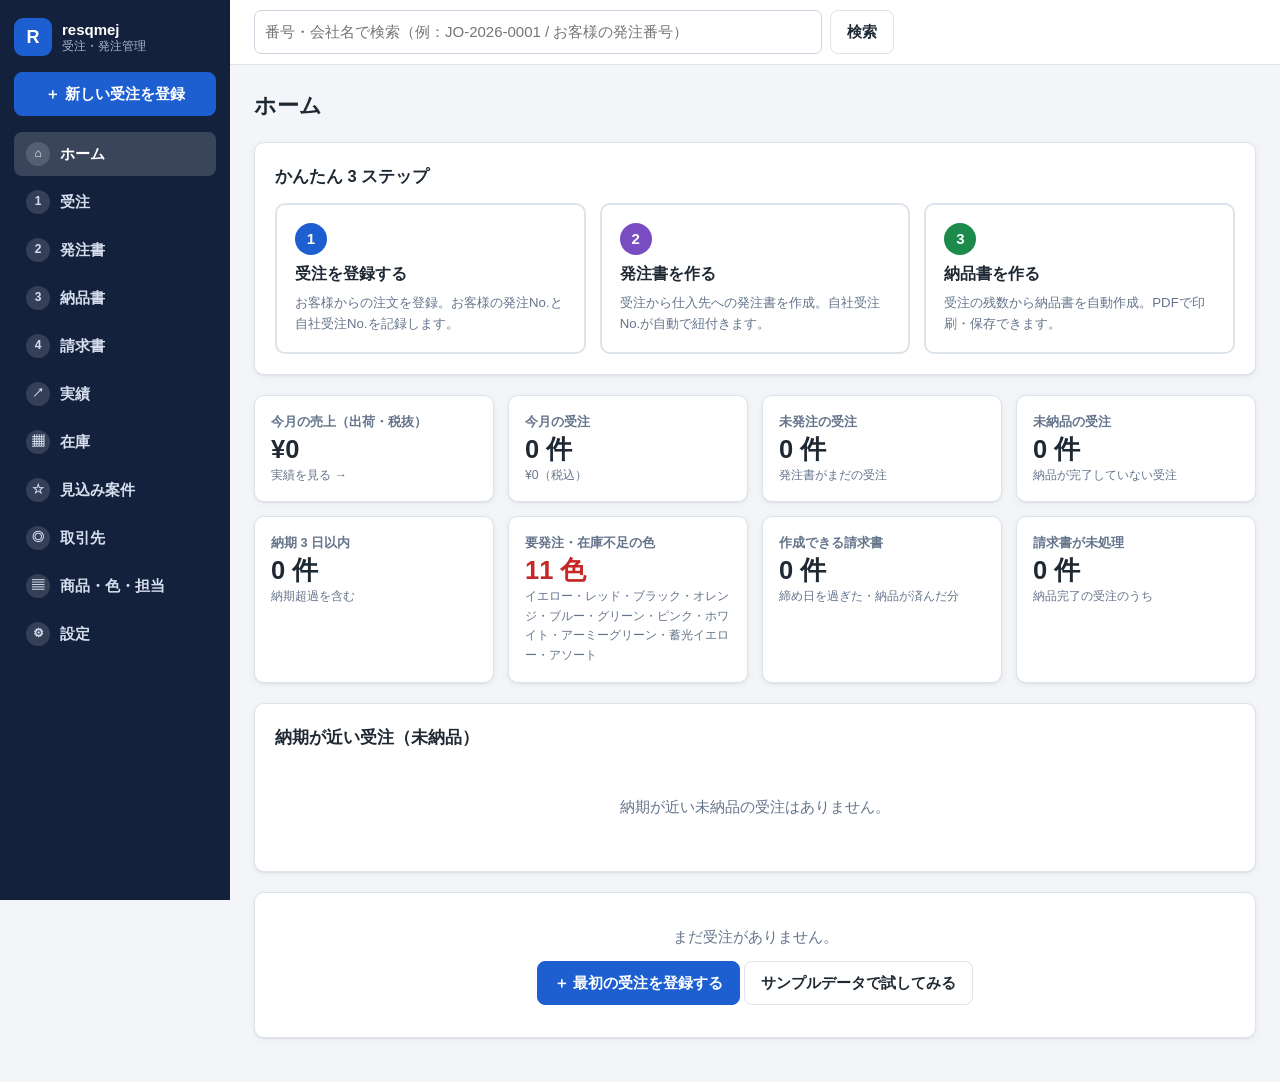
==== gas/Index.html @ deb09670 "レビュー指摘の修正：取り込みで読めない請求書処理は止める、Excel で請求済みの判定を発行時にも確認 - 取り込みツールは「請求書処理」の 4 種類以外の値を推測せず、一覧を表示して止める - 受注" ====
<!doctype html>
<!-- このファイルは tools/build-gas.js で自動生成しています。直接編集しないでください。 -->
<html lang="ja">
<head>
  <meta charset="utf-8">
  <meta name="viewport" content="width=device-width, initial-scale=1">
  <title>resqmej 受注・発注管理</title>
  <style>
/* resqmej 受注・発注管理 */
:root {
  --bg: #f3f5f8;
  --surface: #ffffff;
  --text: #1f2933;
  --muted: #64748b;
  --line: #dde3ea;
  --primary: #1d5fd1;
  --primary-dark: #164aa6;
  --primary-soft: #e7effc;
  --danger: #c62828;
  --ok: #1b8a4a;
  --warn: #b26a00;
  --c-order: #1d5fd1;
  --c-po: #7a4cc2;
  --c-dn: #1b8a4a;
  --radius: 10px;
  --shadow: 0 1px 2px rgba(15, 23, 42, .06), 0 2px 8px rgba(15, 23, 42, .05);
  font-family: "Hiragino Sans", "Hiragino Kaku Gothic ProN", "Yu Gothic UI", "Yu Gothic", Meiryo, sans-serif;
  font-size: 15px;
  color: var(--text);
}

* { box-sizing: border-box; }
body { margin: 0; background: var(--bg); line-height: 1.6; }
a { color: var(--primary); text-decoration: none; }
a:hover { text-decoration: underline; }
h1 { font-size: 1.45rem; margin: 0; display: flex; align-items: center; gap: .6rem; flex-wrap: wrap; }
h2 { font-size: 1.1rem; margin: 0 0 .9rem; }

/* ---------- layout ---------- */
.app { display: flex; min-height: 100vh; }
.sidebar {
  width: 230px; flex-shrink: 0; background: #14213d; color: #fff;
  padding: 18px 14px; position: sticky; top: 0; height: 100vh;
  display: flex; flex-direction: column; gap: 16px;
}
.brand { display: flex; align-items: center; gap: 10px; color: #fff; text-decoration: none !important; }
.brand-mark {
  width: 38px; height: 38px; border-radius: 9px; background: var(--primary);
  display: grid; place-items: center; font-weight: 800; font-size: 1.2rem;
}
.brand-text { display: flex; flex-direction: column; line-height: 1.2; }
.brand-text small { color: #aab6cf; font-size: .78rem; }
.nav { display: flex; flex-direction: column; gap: 4px; }
.nav a {
  display: flex; align-items: center; gap: 10px; padding: 10px 12px; border-radius: 8px;
  color: #d6deee; font-weight: 600; text-decoration: none;
}
.nav a:hover { background: rgba(255,255,255,.08); }
.nav a.active { background: rgba(255,255,255,.16); color: #fff; }
.nav-step {
  width: 24px; height: 24px; border-radius: 50%; background: rgba(255,255,255,.14);
  display: grid; place-items: center; font-size: .8rem;
}
.main { flex: 1; min-width: 0; display: flex; flex-direction: column; }
.topbar {
  background: var(--surface); border-bottom: 1px solid var(--line); padding: 10px 24px;
  position: sticky; top: 0; z-index: 5;
}
.topbar { display: flex; align-items: center; justify-content: space-between; gap: 12px; flex-wrap: wrap; }
.search { display: flex; gap: 8px; max-width: 640px; flex: 1; }
.sync { color: var(--muted); font-size: .82rem; white-space: nowrap; }
.search input { flex: 1; }
.view { padding: 24px; max-width: 1280px; width: 100%; }

/* ---------- common parts ---------- */
.card {
  background: var(--surface); border: 1px solid var(--line); border-radius: var(--radius);
  box-shadow: var(--shadow); padding: 20px; margin-bottom: 20px;
}
.page-head {
  display: flex; justify-content: space-between; align-items: flex-end; gap: 12px;
  flex-wrap: wrap; margin-bottom: 18px;
}
.crumb { color: var(--muted); font-size: .85rem; margin-bottom: 2px; }
.actions { display: flex; gap: 8px; flex-wrap: wrap; }
.hint { color: var(--muted); font-size: .88rem; margin: .3rem 0 0; }
.muted { color: var(--muted); }
.empty { text-align: center; color: var(--muted); padding: 32px 12px; }
.empty .btn { margin-top: 12px; }

.btn {
  display: inline-flex; align-items: center; justify-content: center; gap: 6px;
  padding: 9px 16px; border-radius: 8px; border: 1px solid var(--line);
  background: var(--surface); color: var(--text); font: inherit; font-weight: 600;
  cursor: pointer; text-decoration: none !important; white-space: nowrap;
}
.btn:hover { background: #f1f4f8; }
.btn-primary { background: var(--primary); border-color: var(--primary); color: #fff; }
.btn-primary:hover { background: var(--primary-dark); }
.btn-print { background: #0f766e; border-color: #0f766e; color: #fff; font-size: 1.02rem; padding: 10px 20px; }
.btn-print:hover { background: #0b5f58; }
.btn-danger { color: var(--danger); border-color: #efc4c4; }
.btn-danger:hover { background: #fdf0f0; }
.btn-sm { padding: 6px 10px; font-size: .88rem; }
.btn-block { width: 100%; }
.btn-ghost { border-style: dashed; color: var(--primary); }
.icon-btn {
  border: none; background: none; color: var(--muted); cursor: pointer; font-size: 1rem;
  padding: 6px 8px; border-radius: 6px;
}
.icon-btn:hover { background: #fdf0f0; color: var(--danger); }

input, select, textarea {
  font: inherit; color: inherit; width: 100%; padding: 8px 10px;
  border: 1px solid #c9d2dd; border-radius: 7px; background: #fff;
}
input:focus, select:focus, textarea:focus { outline: 2px solid var(--primary-soft); border-color: var(--primary); }
textarea { min-height: 80px; resize: vertical; }
input.num { text-align: right; }

.field { display: flex; flex-direction: column; gap: 4px; }
.field > label { font-weight: 600; font-size: .9rem; }
.req { color: #fff; background: var(--danger); font-size: .7rem; padding: 1px 6px; border-radius: 4px; margin-left: 4px; vertical-align: 1px; }
.opt { color: var(--muted); font-weight: 400; font-size: .8rem; }
.grid-2, .grid-3, .grid-4 { display: grid; gap: 14px 16px; }
.grid-2 { grid-template-columns: repeat(2, 1fr); }
.grid-3 { grid-template-columns: repeat(3, 1fr); }
.grid-4 { grid-template-columns: repeat(4, 1fr); }
.span-2 { grid-column: span 2; }
.span-all { grid-column: 1 / -1; }
.with-btn { display: flex; gap: 6px; }
.with-btn select { flex: 1; }

.number-field input { font-weight: 700; letter-spacing: .02em; }
.number-field.is-order input { border-color: var(--c-order); }
.number-field.is-po input { border-color: var(--c-po); }
.number-field.is-dn input { border-color: var(--c-dn); }

.form-actions {
  display: flex; justify-content: flex-end; gap: 10px; position: sticky; bottom: 0;
  background: rgba(243,245,248,.92); padding: 12px 0; backdrop-filter: blur(4px);
}
.form-actions .btn-primary { min-width: 160px; font-size: 1.02rem; }

.link-info {
  background: var(--primary-soft); border-radius: 8px; padding: 10px 14px; font-size: .9rem;
  display: flex; gap: 18px; flex-wrap: wrap; margin-top: 8px;
}
.link-info b { font-weight: 700; }

/* ---------- badges ---------- */
.badge {
  display: inline-block; font-size: .78rem; font-weight: 700; padding: 2px 10px;
  border-radius: 999px; white-space: nowrap; vertical-align: middle;
}
.st-new { background: #fff1e0; color: var(--warn); }
.st-po { background: #f1eafb; color: var(--c-po); }
.st-partial { background: #e6f0ff; color: var(--c-order); }
.st-done { background: #e3f5ea; color: var(--ok); }
.st-ng { background: #fdecec; color: var(--danger); }
table.stock input { width: 100px; text-align: right; }
table.stock tfoot th, table.stock tfoot td { font-weight: 700; border-top: 2px solid var(--line); }
.no-tag {
  display: inline-block; font-family: ui-monospace, Consolas, monospace; font-weight: 700;
  font-size: .88rem; padding: 0 6px; border-radius: 4px; white-space: nowrap;
}
.no-tag.is-order { background: #e7effc; color: var(--c-order); }
.no-tag.is-po { background: #f1eafb; color: var(--c-po); }
.no-tag.is-dn { background: #e3f5ea; color: var(--c-dn); }
.no-tag.is-cust { background: #f1f4f8; color: #334155; }

/* ---------- dashboard ---------- */
.steps { display: grid; grid-template-columns: repeat(3, 1fr); gap: 14px; }
.step {
  display: flex; flex-direction: column; gap: 6px; padding: 18px; border-radius: var(--radius);
  border: 2px solid var(--line); background: var(--surface); color: inherit; text-decoration: none !important;
  position: relative;
}
.step:hover { border-color: var(--primary); }
.step-num {
  width: 32px; height: 32px; border-radius: 50%; color: #fff; display: grid; place-items: center;
  font-weight: 800;
}
.step.is-order .step-num { background: var(--c-order); }
.step.is-po .step-num { background: var(--c-po); }
.step.is-dn .step-num { background: var(--c-dn); }
.step b { font-size: 1.05rem; }
.step span:not(.step-num) { color: var(--muted); font-size: .88rem; }
.tiles { display: grid; grid-template-columns: repeat(4, 1fr); gap: 14px; margin-bottom: 20px; }
.tile {
  background: var(--surface); border: 1px solid var(--line); border-radius: var(--radius); padding: 16px;
  box-shadow: var(--shadow); color: inherit; text-decoration: none !important; display: block;
}
.tile:hover { border-color: var(--primary); }
.tile-label { color: var(--muted); font-size: .85rem; font-weight: 600; }
.tile-value { font-size: 1.7rem; font-weight: 800; line-height: 1.3; }
.tile-sub { color: var(--muted); font-size: .82rem; }
.tile.is-alert .tile-value { color: var(--danger); }
.banner {
  background: #fff8e6; border: 1px solid #f3d48a; border-radius: var(--radius);
  padding: 12px 16px; margin-bottom: 20px; display: flex; justify-content: space-between;
  align-items: center; gap: 12px; flex-wrap: wrap;
}

/* ---------- tables ---------- */
.table-wrap { overflow-x: auto; }
table.list { width: 100%; border-collapse: collapse; font-size: .92rem; min-width: 640px; }
table.list td.nowrap { white-space: nowrap; }
table.list td.wide { min-width: 10em; }
table.list th, table.list td { padding: 10px 10px; border-bottom: 1px solid var(--line); text-align: left; vertical-align: middle; }
table.list th { background: #f7f9fb; font-size: .82rem; color: var(--muted); white-space: nowrap; }
table.list tbody tr.clickable { cursor: pointer; }
table.list tbody tr.clickable:hover { background: #f5f8fe; }
table.list td.num, table.list th.num { text-align: right; white-space: nowrap; }
.filters { display: flex; gap: 10px; margin-bottom: 14px; flex-wrap: wrap; }
.filters input { max-width: 340px; }
.filters select { width: auto; }
.due-soon { color: var(--danger); font-weight: 700; }

/* ---------- items editor ---------- */
.items-wrap { overflow-x: auto; border: 1px solid var(--line); border-radius: 8px; }
table.items { width: 100%; border-collapse: collapse; min-width: 760px; }
table.items th { background: #f7f9fb; font-size: .82rem; color: var(--muted); padding: 8px 6px; text-align: left; border-bottom: 1px solid var(--line); }
table.items td { padding: 5px 4px; border-bottom: 1px solid #edf1f5; vertical-align: middle; }
table.items input { padding: 6px 8px; }
table.items .c-no { width: 40px; text-align: center; color: var(--muted); }
table.items .c-qty { width: 90px; }
table.items .c-unit { width: 80px; }
table.items .c-price { width: 120px; }
table.items .c-amt { width: 120px; text-align: right; font-weight: 600; padding-right: 10px; }
table.items .c-del { width: 44px; text-align: center; }
table.items .c-name { min-width: 200px; }
table.items .c-color { width: 170px; }
table.items select { padding: 6px 8px; }
.chips { display: flex; flex-wrap: wrap; gap: 8px; }
.chip {
  display: inline-flex; align-items: center; gap: 2px; padding: 4px 6px 4px 4px; border-radius: 999px;
  background: var(--primary-soft); font-weight: 600; font-size: .92rem;
}
.chip button { border: none; background: none; cursor: pointer; color: var(--muted); padding: 0 5px; font: inherit; border-radius: 50%; }
.chip button:disabled { visibility: hidden; }
.chip .chip-del:hover { color: var(--danger); background: #fdf0f0; }
.chip .chip-move:hover { color: var(--primary); background: #fff; }
table.items tr.ref-row td { border-bottom: 1px solid var(--line); padding-top: 0; font-size: .8rem; color: var(--muted); }
table.items tr.ref-row .over { color: var(--danger); font-weight: 700; }
.items-foot { display: flex; justify-content: space-between; align-items: flex-start; gap: 16px; margin-top: 10px; flex-wrap: wrap; }
table.totals { border-collapse: collapse; min-width: 280px; }
table.totals th, table.totals td { padding: 5px 10px; text-align: right; }
table.totals th { color: var(--muted); font-weight: 600; }
table.totals tr.grand th, table.totals tr.grand td { font-size: 1.15rem; font-weight: 800; color: var(--text); border-top: 2px solid var(--text); }

/* ---------- info ---------- */
dl.info { display: grid; grid-template-columns: repeat(4, 1fr); gap: 12px 18px; margin: 0 0 16px; }
dl.info div { min-width: 0; }
dl.info dt { color: var(--muted); font-size: .8rem; font-weight: 600; }
dl.info dd { margin: 0; font-weight: 600; word-break: break-all; }
.progress { height: 6px; background: #e6ebf1; border-radius: 4px; overflow: hidden; min-width: 60px; }
.progress span { display: block; height: 100%; background: var(--ok); }

/* ---------- chain (紐付け) ---------- */
.chain { display: grid; grid-template-columns: 1fr auto 1fr auto 1fr; gap: 10px; align-items: stretch; }
.chain-col { display: flex; flex-direction: column; gap: 8px; min-width: 0; }
.chain-label { font-size: .82rem; font-weight: 700; color: var(--muted); }
.chain-arrow { display: grid; place-items: center; color: #9aa7b8; font-size: 1.5rem; font-weight: 700; }
.chain-card {
  display: flex; flex-direction: column; padding: 10px 12px; border-radius: 8px; border: 1px solid var(--line);
  border-left-width: 5px; background: #fff; color: inherit; text-decoration: none !important; font-size: .85rem;
}
.chain-card:hover { background: #f7f9fc; }
.chain-card b { font-family: ui-monospace, Consolas, monospace; font-size: .98rem; }
.chain-card span { color: var(--muted); overflow: hidden; text-overflow: ellipsis; white-space: nowrap; }
.chain-card.is-order { border-left-color: var(--c-order); }
.chain-card.is-po { border-left-color: var(--c-po); }
.chain-card.is-dn { border-left-color: var(--c-dn); }
.chain-card.is-current { outline: 2px solid var(--primary); }
.chain-empty { font-size: .85rem; color: var(--muted); padding: 10px 12px; border: 1px dashed var(--line); border-radius: 8px; }
.chain-add {
  font-size: .88rem; font-weight: 700; padding: 8px 12px; border-radius: 8px; border: 1px dashed currentColor; text-align: center;
}
.chain-add.is-po { color: var(--c-po); }
.chain-add.is-dn { color: var(--c-dn); }
.next-step {
  margin-top: 14px; padding: 10px 14px; background: #fff8e6; border-radius: 8px; font-size: .92rem;
  display: flex; justify-content: space-between; align-items: center; gap: 10px; flex-wrap: wrap;
}
.next-step.is-done { background: #e3f5ea; }
.search-result { margin-bottom: 14px; }
.search-result h3 { margin: 0 0 10px; font-size: 1rem; display: flex; gap: 8px; align-items: center; flex-wrap: wrap; }

/* ---------- dialog / toast ---------- */
.dialog { border: none; border-radius: 12px; padding: 22px; width: min(620px, 94vw); box-shadow: 0 20px 50px rgba(0,0,0,.25); }
.dialog::backdrop { background: rgba(15, 23, 42, .45); }
.dialog-actions { display: flex; justify-content: flex-end; gap: 10px; margin-top: 18px; }
.toast-area {
  position: fixed; top: 16px; left: 50%; transform: translateX(-50%); display: flex; flex-direction: column;
  align-items: center; gap: 8px; z-index: 50; pointer-events: none;
}
.toast {
  background: #14213d; color: #fff; padding: 12px 18px; border-radius: 8px; box-shadow: 0 6px 20px rgba(0,0,0,.2);
  font-weight: 600; animation: toast-in .2s ease-out;
}
.toast.is-error { background: var(--danger); }
@keyframes toast-in { from { transform: translateY(-10px); opacity: 0; } }

/* ---------- document (発注書・納品書) ---------- */
.paper-scroll { overflow-x: auto; padding-bottom: 10px; }
.paper {
  width: 210mm; min-height: 297mm; margin: 0 auto; background: #fff; padding: 14mm 14mm 12mm;
  box-shadow: 0 2px 14px rgba(15, 23, 42, .15); color: #111; font-size: 10pt; line-height: 1.5;
}
.doc-title {
  text-align: center; font-size: 20pt; font-weight: 800; letter-spacing: .5em; padding-left: .5em;
  border-bottom: 3px double #111; padding-bottom: 4px; margin: 0 auto 8mm; width: 70mm;
}
.doc-head { display: flex; justify-content: space-between; gap: 8mm; margin-bottom: 6mm; }
.doc-to { flex: 1.15; }
.doc-from { flex: 1; display: flex; flex-direction: column; gap: 3mm; }
.to-name { font-size: 14pt; font-weight: 700; border-bottom: 1px solid #111; padding-bottom: 2px; }
.to-name span { font-size: 11pt; margin-left: 4px; }
.to-sub { font-size: 9pt; margin-top: 2px; }
.doc-lead { margin: 4mm 0 2mm; }
.doc-subject { display: flex; gap: 8px; border-bottom: 1px solid #999; padding: 1mm 0; margin-bottom: 3mm; }
.doc-subject span { color: #555; min-width: 3em; }
.doc-total {
  display: flex; justify-content: space-between; align-items: baseline; border: 2px solid #111;
  padding: 2mm 4mm; margin-top: 2mm;
}
.doc-total span { font-weight: 700; }
.doc-total b { font-size: 16pt; }
table.doc-meta { border-collapse: collapse; width: 100%; font-size: 9.5pt; }
table.doc-meta th, table.doc-meta td { border: 1px solid #555; padding: 1mm 2mm; }
table.doc-meta th { background: #eef1f5; width: 28mm; text-align: left; font-weight: 600; white-space: nowrap; }
table.doc-meta td { font-family: ui-monospace, Consolas, monospace; font-weight: 700; }
.company { font-size: 9pt; }
.company-name { font-size: 11.5pt; font-weight: 700; }
.company-logo { height: 9mm; display: block; margin-bottom: 1mm; }
.company-dept { font-weight: 700; }
.stamps { display: flex; justify-content: flex-end; gap: 0; }
.stamp { border: 1px solid #555; width: 19mm; text-align: center; font-size: 8pt; }
.stamp + .stamp { border-left: none; }
.stamp div:first-child { border-bottom: 1px solid #555; background: #eef1f5; }
.stamp div:last-child { height: 17mm; }
table.doc-lines { width: 100%; border-collapse: collapse; font-size: 9.5pt; }
table.doc-lines th { background: #e9edf2; border: 1px solid #555; padding: 1.5mm 2mm; font-weight: 700; }
table.doc-lines td { border: 1px solid #777; padding: 1.4mm 2mm; height: 8.2mm; }
table.doc-lines .r { text-align: right; white-space: nowrap; }
table.doc-lines .c { text-align: center; }
table.doc-lines .spec { display: block; font-size: 8pt; color: #444; }
table.doc-lines tr { page-break-inside: avoid; }
.doc-bottom { display: flex; justify-content: space-between; gap: 6mm; margin-top: 3mm; }
.doc-notes { flex: 1; display: flex; flex-direction: column; gap: 2mm; }
table.doc-cond { border-collapse: collapse; width: 100%; font-size: 9pt; }
table.doc-cond th, table.doc-cond td { border: 1px solid #777; padding: 1mm 2mm; }
table.doc-cond th { background: #eef1f5; width: 24mm; text-align: left; font-weight: 600; }
.note-box { border: 1px solid #777; min-height: 20mm; font-size: 9pt; }
.note-label { background: #eef1f5; padding: .5mm 2mm; border-bottom: 1px solid #777; font-weight: 600; }
.note-body { padding: 1.5mm 2mm; white-space: pre-wrap; }
table.doc-sum { border-collapse: collapse; width: 70mm; font-size: 10pt; align-self: flex-start; }
table.doc-sum th, table.doc-sum td { border: 1px solid #555; padding: 1.4mm 2.5mm; }
table.doc-sum th { background: #eef1f5; text-align: left; font-weight: 600; }
table.doc-sum td { text-align: right; }
table.doc-sum tr.grand th, table.doc-sum tr.grand td { font-weight: 800; font-size: 11.5pt; background: #e2e7ee; }
.doc-set .paper + .paper { margin-top: 24px; }
/* 書類の状態：下書き・取消の透かし、再発行の印 */
.paper { position: relative; overflow: hidden; }
.wm {
  position: absolute; top: 40%; left: 50%; transform: translate(-50%, -50%) rotate(-28deg);
  font-weight: 800; white-space: nowrap; pointer-events: none; z-index: 2; letter-spacing: .15em;
}
.wm-void { font-size: 110pt; color: rgba(198, 40, 40, .25); border: 8px solid rgba(198, 40, 40, .25); padding: 0 .25em; border-radius: 12px; }
.wm-draft { font-size: 90pt; color: rgba(100, 116, 139, .16); }
.reissue-stamp {
  position: absolute; top: 12mm; right: 14mm; width: 21mm; height: 21mm; border: 2.5px solid #c62828; border-radius: 50%;
  color: #c62828; display: flex; flex-direction: column; align-items: center; justify-content: center; line-height: 1.05; z-index: 3;
}
.reissue-stamp b { font-size: 20pt; }
.reissue-stamp small { font-size: 7pt; font-weight: 700; }
/* 実績 */
.chart-scroll { overflow-x: auto; }
.col-chart { display: block; max-width: 100%; height: auto; }
.col-bar { fill: #2a78d6; }
.col:hover .col-bar { fill: #1d5fd1; }
.col-base { stroke: var(--line); stroke-width: 1; }
.col-val { font-size: 12px; fill: var(--text); font-weight: 600; }
.col-lab { font-size: 12px; fill: var(--muted); }
.share-bars { display: flex; flex-direction: column; gap: 8px; }
.share-row { display: grid; grid-template-columns: var(--share-lab, 12em) minmax(60px, 1fr) auto 3.8em; align-items: center; gap: 10px; font-size: .92rem; }
.share-bars.narrow { --share-lab: 8em; }
.share-lab { display: flex; align-items: center; gap: 6px; overflow: hidden; text-overflow: ellipsis; white-space: nowrap; }
.share-track { height: 14px; }
.share-bar { display: block; height: 14px; background: #2a78d6; border-radius: 0 4px 4px 0; min-width: 2px; }
.share-row:hover .share-bar { background: #1d5fd1; }
.share-val { text-align: right; font-variant-numeric: tabular-nums; white-space: nowrap; }
.share-pct { text-align: right; color: var(--muted); font-variant-numeric: tabular-nums; }
.swatch { width: 12px; height: 12px; border-radius: 3px; border: 1px solid rgba(0,0,0,.25); flex-shrink: 0; }
table.list.compact th, table.list.compact td { padding-top: 6px; padding-bottom: 6px; }
.analytics-filters label { display: inline-flex; align-items: center; gap: 6px; }
.analytics-2 { align-items: start; }
.inv-note { font-size: 8.5pt; margin: 0; }
.no-tag.is-inv { background: #fdf2e3; color: #9a5b00; }
table.doc-lines tr.grp td { background: #f3f5f8; font-weight: 700; font-size: 9pt; padding: 1mm 2mm; height: auto; }
.rule-title { margin: 18px 0 8px; font-size: 1rem; border-top: 1px solid var(--line); padding-top: 14px; }
.price-rows { display: flex; flex-direction: column; gap: 6px; }
.price-row { display: flex; align-items: center; gap: 8px; font-weight: 400; }
.price-row span { min-width: 9em; }
.price-row input { max-width: 140px; }
#partner-dialog { max-height: 92vh; overflow-y: auto; }
.no-tag.is-draft { background: #eef1f5; color: var(--muted); }
.no-tag.is-void { text-decoration: line-through; opacity: .7; }
.re-mark {
  display: inline-grid; place-items: center; width: 1.45em; height: 1.45em; margin-left: 4px; border: 1.5px solid var(--danger);
  border-radius: 50%; color: var(--danger); font-size: .78rem; font-weight: 800; vertical-align: middle;
}
.chain-card.is-void-card, tr.is-void-row { opacity: .6; }
.state-banner { border-radius: 8px; padding: 10px 14px; display: flex; flex-direction: column; gap: 4px; }
.state-banner.is-draft { background: #fff7e6; border: 1px solid #f3d29b; }
.state-banner.is-issued { background: #e9f7ef; border: 1px solid #b7e2c7; }
.state-banner.is-void { background: #fdecec; border: 1px solid #f3b4b4; }
.number-pending { padding: 9px 12px; border: 1px dashed var(--line); border-radius: 8px; color: var(--muted); font-weight: 600; }
table.set-status th { width: 7em; }
label.check { display: inline-flex; align-items: center; gap: 6px; font-size: .9rem; }
label.check input { width: auto; }
.paper[hidden] { display: none; }
.set-toggles label { cursor: pointer; }
.set-toggles input { width: auto; margin: 0 4px 0 0; }
/* 領収書 */
.rc-amount {
  display: flex; align-items: baseline; justify-content: center; gap: 6mm; margin: 6mm auto 4mm; width: 130mm;
  border-bottom: 3px double #111; padding-bottom: 2mm;
}
.rc-amount span { font-weight: 700; font-size: 12pt; }
.rc-amount b { font-size: 24pt; letter-spacing: .05em; }
.rc-for { text-align: center; margin: 0 0 8mm; line-height: 2; }
.rc-bottom { display: flex; justify-content: space-between; align-items: flex-start; gap: 6mm; }
.rc-from { display: flex; flex-direction: column; gap: 3mm; min-width: 70mm; }
.revenue-stamp {
  width: 24mm; height: 28mm; border: 1px dashed #555; display: grid; place-items: center;
  text-align: center; font-size: 9pt; color: #555;
}
.receipt { display: flex; justify-content: flex-end; margin-top: 6mm; }
.receipt-box { border: 1px solid #555; display: flex; font-size: 9pt; }
.receipt-box > div:first-child { writing-mode: vertical-rl; background: #eef1f5; border-right: 1px solid #555; padding: 2mm 1mm; letter-spacing: .3em; }
.receipt-box > div:last-child { width: 26mm; height: 26mm; }
.receipt-msg { font-size: 8.5pt; margin-right: 4mm; align-self: flex-end; }

/* ---------- responsive ---------- */
.tiles.tiles-3 { grid-template-columns: repeat(3, 1fr); }
/* 納期の警告 */
.alerts { padding: 0 24px; max-width: 1280px; width: 100%; }
.alert-bar {
  margin-top: 16px; background: #fdecec; border: 1px solid #f3b4b4; border-left: 5px solid var(--danger);
  border-radius: var(--radius); padding: 10px 14px; color: var(--danger);
}
.alert-bar summary { cursor: pointer; font-weight: 600; }
.alert-bar summary .muted { font-weight: 400; margin-left: 6px; font-size: .85rem; }
.alert-list { list-style: none; margin: 10px 0 0; padding: 0; display: flex; flex-direction: column; gap: 6px; }
.alert-list a { display: flex; flex-wrap: wrap; align-items: center; gap: 4px 10px; color: var(--text); padding: 6px 8px; border-radius: 8px; background: #fff; }
.alert-list a:hover { text-decoration: none; background: var(--primary-soft); }
.alert-dialog { max-width: 760px; }
.alert-dialog h2 { color: var(--danger); }
@media (max-width: 1000px) {
  .tiles, .tiles.tiles-3 { grid-template-columns: repeat(2, 1fr); }
  dl.info { grid-template-columns: repeat(2, 1fr); }
  .grid-4 { grid-template-columns: repeat(2, 1fr); }
}
@media (max-width: 760px) {
  .share-row { grid-template-columns: 7em 1fr auto; }
  .share-pct { display: none; }
  .app { flex-direction: column; }
  .sidebar { width: 100%; height: auto; position: static; padding: 12px 16px; gap: 10px; }
  .nav { flex-direction: row; overflow-x: auto; }
  .nav a { padding: 8px 10px; white-space: nowrap; }
  .nav-step { display: none; }
  .topbar { padding: 10px 16px; position: static; }
  .view { padding: 16px; }
  .alerts { padding: 0 16px; }
  .steps, .grid-2, .grid-3, .grid-4 { grid-template-columns: 1fr; }
  .span-2 { grid-column: auto; }
  .chain { grid-template-columns: 1fr; }
  .chain-arrow { transform: rotate(90deg); }
}

/* ---------- print ---------- */
@page { size: A4; margin: 10mm; }
@media print {
  body { background: #fff; }
  .sidebar, .topbar, .no-print, .toast-area { display: none !important; }
  .app, .main { display: block; }
  .view { padding: 0; max-width: none; }
  .paper-scroll { overflow: visible; padding: 0; }
  .paper { width: auto; min-height: 0; margin: 0; padding: 0; box-shadow: none; }
  .doc-set .paper + .paper { margin-top: 0; }
  .paper.page-break { break-before: page; }
  .reissue-stamp { top: 0; right: 0; }
  .paper[hidden] { display: none !important; }
  * { -webkit-print-color-adjust: exact; print-color-adjust: exact; }
}
</style>
</head>
<body>
  <div class="app">
    <aside class="sidebar">
      <a class="brand" href="#/">
        <span class="brand-mark">R</span>
        <span class="brand-text"><b>resqmej</b><small>受注・発注管理</small></span>
      </a>
      <a class="btn btn-primary btn-block new-order" href="#/orders/new">＋ 新しい受注を登録</a>
      <nav class="nav">
        <a href="#/" data-nav="home"><span class="nav-step">⌂</span>ホーム</a>
        <a href="#/orders" data-nav="orders"><span class="nav-step">1</span>受注</a>
        <a href="#/pos" data-nav="pos"><span class="nav-step">2</span>発注書</a>
        <a href="#/deliveries" data-nav="deliveries"><span class="nav-step">3</span>納品書</a>
        <a href="#/bills" data-nav="bills"><span class="nav-step">4</span>請求書</a>
        <a href="#/analytics" data-nav="analytics"><span class="nav-step">↗</span>実績</a>
        <a href="#/stock" data-nav="stock"><span class="nav-step">▦</span>在庫</a>
        <a href="#/prospects" data-nav="prospects"><span class="nav-step">☆</span>見込み案件</a>
        <a href="#/partners" data-nav="partners"><span class="nav-step">◎</span>取引先</a>
        <a href="#/masters" data-nav="masters"><span class="nav-step">▤</span>商品・色・担当</a>
        <a href="#/settings" data-nav="settings"><span class="nav-step">⚙</span>設定</a>
      </nav>
    </aside>

    <div class="main">
      <header class="topbar">
        <form class="search" id="global-search" role="search">
          <input type="search" name="q" placeholder="番号・会社名で検索（例：JO-2026-0001 / お客様の発注番号）" autocomplete="off">
          <button class="btn" type="submit">検索</button>
        </form>
        <span id="sync" class="sync"></span>
      </header>
      <div id="alerts" class="alerts no-print"></div>
      <main id="view" class="view"></main>
    </div>
  </div>

  <dialog id="partner-dialog" class="dialog">
    <form method="dialog" id="partner-form">
      <h2 id="partner-dialog-title">取引先を登録</h2>
      <div class="grid-2">
        <div class="field span-2">
          <label>会社名・氏名 <span class="req">必須</span></label>
          <input name="name" required placeholder="例：株式会社〇〇">
        </div>
        <div class="field">
          <label>区分</label>
          <select name="kind">
            <option value="customer">顧客（受注先・納品先）</option>
            <option value="supplier">仕入先（発注先）</option>
            <option value="both">顧客・仕入先の両方</option>
          </select>
        </div>
        <div class="field">
          <label>敬称</label>
          <select name="honorific">
            <option value="御中">御中（会社宛）</option>
            <option value="様">様（個人宛）</option>
          </select>
        </div>
        <div class="field">
          <label>郵便番号</label>
          <input name="zip" placeholder="例：100-0001">
        </div>
        <div class="field">
          <label>電話番号</label>
          <input name="tel" placeholder="例：03-0000-0000">
        </div>
        <div class="field span-2">
          <label>住所</label>
          <input name="address" placeholder="例：東京都千代田区…">
        </div>
        <div class="field span-2">
          <label>ご担当者（書類の宛名下に表示）</label>
          <input name="contact" placeholder="例：購買部 山田様">
        </div>
      </div>
      <h3 class="rule-title">請求書のルール <span class="opt">（お客様の場合に使います）</span></h3>
      <div class="grid-2" id="rule-fields"></div>
      <div class="dialog-actions">
        <button type="button" class="btn" data-act="cancel">キャンセル</button>
        <button type="submit" class="btn btn-primary">保存する</button>
      </div>
    </form>
  </dialog>

  <div id="toast" class="toast-area" aria-live="polite"></div>

  <datalist id="units">
    <option value="個"><option value="本"><option value="枚"><option value="式"><option value="台">
    <option value="箱"><option value="セット"><option value="kg"><option value="m"><option value="時間"><option value="件">
  </datalist>

  <script>
/* resqmej 受注・発注管理
 * データの流れ：受注（お客様発注No.・自社受注No.）→ 発注書（発注No.）→ 納品書（納品書No.）
 * すべての書類は「自社受注」を軸に紐付けられます。
 * Google Apps Script から配信されたときはスプレッドシートに、ファイルを直接開いたときはブラウザ（localStorage）に保存します。
 */
'use strict';

const APP_TITLE = 'resqmej 受注・発注管理';
const STORE_KEY = 'resqmej-data-v1';
const REMOTE = typeof google !== 'undefined' && !!google.script?.run;
const LOGO_SRC = '[data-uri]'; // Apps Script 用のビルドでは data URI に置き換わる
const KIND_LABEL = { customer: '顧客', supplier: '仕入先', both: '顧客・仕入先' };
// 発注書・納品書の状態：下書き → 発行済（内容を確定）→ 取消（削除せずに残す）
const DOC_STATE = { draft: { label: '下書き', cls: 'st-new' }, issued: { label: '発行済', cls: 'st-done' }, void: { label: '取消', cls: 'st-ng' } };
const stateOf = d => d.status || 'draft';
const isLive = d => stateOf(d) !== 'void';
const BILLING = { 未処理: 'st-new', 発行済: 'st-po', 送付済: 'st-partial', 入金確認済: 'st-done' };
const JUDGE = { OK: 'st-done', 要発注: 'st-new', 在庫不足: 'st-ng' };
const STATUS = {
  new: { label: '未発注', cls: 'st-new' },
  po: { label: '発注済・納品待ち', cls: 'st-po' },
  partial: { label: '一部納品', cls: 'st-partial' },
  done: { label: '納品完了', cls: 'st-done' },
};

// ---------- utilities ----------
const $ = (sel, el = document) => el.querySelector(sel);
const $$ = (sel, el = document) => [...el.querySelectorAll(sel)];
const esc = v => String(v ?? '').replace(/[&<>"']/g, c => ({ '&': '&amp;', '<': '&lt;', '>': '&gt;', '"': '&quot;', "'": '&#39;' }[c]));
const uid = () => Date.now().toString(36) + Math.random().toString(36).slice(2, 8);
const toNum = v => (v === '' || v == null || isNaN(Number(v)) ? 0 : Number(v));
const num = v => toNum(v).toLocaleString('ja-JP', { maximumFractionDigits: 2 });
const yen = v => '¥' + Math.round(toNum(v)).toLocaleString('ja-JP');
const clone = o => JSON.parse(JSON.stringify(o));

function ymd(d) {
  return `${d.getFullYear()}-${String(d.getMonth() + 1).padStart(2, '0')}-${String(d.getDate()).padStart(2, '0')}`;
}
const today = () => ymd(new Date());
function addDays(s, n) { const d = new Date(s + 'T00:00:00'); d.setDate(d.getDate() + n); return ymd(d); }
function daysUntil(s) { return Math.round((new Date(s + 'T00:00:00') - new Date(today() + 'T00:00:00')) / 86400000); }
function fmtDate(s) {
  if (!s) return '';
  const [y, m, d] = s.split('-');
  return `${y}年${+m}月${+d}日`;
}

function toast(msg, type = '') {
  const el = document.createElement('div');
  el.className = 'toast' + (type === 'error' ? ' is-error' : '');
  el.textContent = msg;
  $('#toast').appendChild(el);
  setTimeout(() => el.remove(), 3200);
}

function download(filename, content, mime) {
  const url = URL.createObjectURL(new Blob([content], { type: mime }));
  const a = Object.assign(document.createElement('a'), { href: url, download: filename });
  document.body.appendChild(a);
  a.click();
  a.remove();
  setTimeout(() => URL.revokeObjectURL(url), 1000);
}

// ---------- data ----------
// 自社情報の初期値（見積書雛形の差出人欄より）
const COMPANY_DEFAULT = {
  name: 'ミカド電子株式会社', dept: '防災事業部', zip: '366-0052', address: '埼玉県深谷市上柴町西1-21-13',
  tel: '048-573-6200', fax: '', email: '', invoiceNo: 'T3030001087782', person: '',
};
const SAMPLE_COMPANY_NAME = '株式会社サンプル商事';
// 振込先（ミカド電子の請求書より）
const BANK_DEFAULT = '埼玉りそな銀行　深谷支店（普通）4788510\n「ミカドデンシ（カ　ボウサイジギョウブ」';

// 取引先の初期値（見積書雛形・防災品受注管理表より）
const PARTNERS_DEFAULT = [
  '株式会社ボウエキ', '株式会社ジーエム', '相日防災株式会社', '株式会社三和製作所',
  '株式会社ライズ', '久下小学校', 'くらし企画', 'SIAソリューション',
].map(name => ({ name, kind: 'customer', honorific: '御中', zip: '', address: '', tel: '', contact: '' }));

// 商品・色マスタの初期値（色は防災品受注管理表のマスタより）
const PRODUCTS_DEFAULT = [{ name: 'レスキューミー', unit: '個', price: 1250, useColor: true }];
const COLORS_DEFAULT = ['イエロー', 'レッド', 'ブラック', 'オレンジ', 'ブルー', 'グリーン', 'ピンク', 'ホワイト', 'アーミーグリーン', '蓄光イエロー', 'アソート'];
const STAFF_DEFAULT = ['瀬山', '小林', '小澤'];

function defaultData() {
  return {
    version: 8,
    settings: {
      company: { ...COMPANY_DEFAULT },
      showLogo: true,
      paymentTerms: '月末締め翌月末現金振込',
      taxRate: 10,
      prefix: { order: 'JO', po: 'PO', dn: 'DN', inv: 'IV', rc: 'RC' },
      dueWarnDays: 3, // 納期まで何日以内で警告するか
      bankAccount: BANK_DEFAULT, // 請求書に印字する振込先
      invoiceNote: '※振込手数料のご負担をお願いいたします。', // 請求書の振込先の下に印字する注記
      receiptFor: '防災用品代として', // 領収書の但し書き
      companyHolidays: '', // 会社の休業日（請求日を休日からずらすときに使う）
    },
    partners: PARTNERS_DEFAULT.map(p => ({ id: uid(), ...p, billing: { ...ruleDefaults(), ...rulePreset(p.name) } })),
    products: PRODUCTS_DEFAULT.map(p => ({ id: uid(), ...p })),
    colors: [...COLORS_DEFAULT],
    staff: [...STAFF_DEFAULT],
    stock: { opening: {}, reorder: {} }, // 色ごとの期首在庫・発注点
    orders: [],
    pos: [],
    deliveries: [],
    receipts: [], // 入庫記録
    prospects: [], // 見込み案件
    logs: [], // 書類の発行・取消の操作履歴
    bills: [], // 請求書（1 件以上の納品書をまとめる）
    salesReports: [], // 販売実績表の出荷実績（月・色ごと）
  };
}

function normalize(d) {
  const def = defaultData();
  const s = d.settings || {};
  let company = { ...def.settings.company, ...(s.company || {}) };
  // 旧版で自社情報が未登録（またはサンプルのまま）なら初期値の自社情報に置き換える
  if ((d.version || 1) < 2 && (!company.name || company.name === SAMPLE_COMPANY_NAME)) company = { ...COMPANY_DEFAULT };
  // 旧版のデータには、まだ登録されていない初期の取引先だけを追加する
  const partners = d.partners || [];
  if ((d.version || 1) < 3) {
    PARTNERS_DEFAULT.forEach(p => { if (!partners.some(x => x.name === p.name)) partners.push({ id: uid(), ...p }); });
  }
  // 請求書のルールがない取引先には、初期値（既存の取引先は要件定義書の条件）を設定する
  partners.forEach(x => {
    if (!x.billing) x.billing = { ...ruleDefaults(), ...rulePreset(x.name) };
    else if ((d.version || 1) < 8) x.billing = { ...x.billing, ...rulePresetV8(x.name) };
  });
  if ((d.version || 1) < 8) {
    if (!company.invoiceNo) company.invoiceNo = COMPANY_DEFAULT.invoiceNo;
    if (!s.bankAccount) s.bankAccount = BANK_DEFAULT;
  }
  const colors = d.colors || def.colors;
  if ((d.version || 1) < 5 && !colors.includes('アソート')) colors.push('アソート');
  return {
    ...def,
    ...d,
    partners,
    products: d.products || def.products,
    colors,
    staff: d.staff || def.staff,
    stock: { opening: {}, reorder: {}, ...(d.stock || {}) },
    version: def.version,
    settings: {
      ...def.settings,
      ...s,
      company,
      prefix: { ...def.settings.prefix, ...(s.prefix || {}) },
    },
  };
}

function load() {
  try {
    const raw = localStorage.getItem(STORE_KEY);
    if (raw) return normalize(JSON.parse(raw));
  } catch (e) {
    console.error(e);
  }
  return defaultData();
}

let db = REMOTE ? defaultData() : load();

// ---------- スプレッドシートとの同期（Apps Script 配信時のみ） ----------
// レコードを持つ一覧と、1 件だけの設定値。スプレッドシートではそれぞれ 1 シートになる
const COLLS = ['partners', 'products', 'orders', 'pos', 'deliveries', 'receipts', 'prospects', 'logs', 'bills', 'salesReports'];
const CONFIG_KEYS = ['version', 'settings', 'colors', 'staff', 'stock'];
let synced = {}; // 最後にサーバーと一致していた内容 { 一覧: { id: JSON } }
let revs = {}; // サーバー側の版 { 一覧: { id: rev } }。他の人の更新との衝突検知に使う
let saveQueue = Promise.resolve();
let pending = 0;
let generation = 0;
let currentUser = '';

const callServer = (fn, arg) => new Promise((resolve, reject) => {
  google.script.run
    .withSuccessHandler(r => resolve(JSON.parse(r)))
    .withFailureHandler(reject)[fn](JSON.stringify(arg ?? null));
});

function snapshot(d) {
  const out = { config: {} };
  CONFIG_KEYS.forEach(k => { if (d[k] !== undefined) out.config[k] = JSON.stringify(d[k]); });
  COLLS.forEach(c => { out[c] = Object.fromEntries((d[c] || []).map(r => [r.id, JSON.stringify(r)])); });
  return out;
}

// スプレッドシートで見たときに内容がわかるように付ける説明
function recordLabel(coll, id, r) {
  const items = r.items ? r.items.map(it => `${it.name}${it.spec ? `（${it.spec}）` : ''}×${it.qty}`).join('、') : '';
  switch (coll) {
    case 'orders': return `${r.orderNo}｜${r.orderDate}｜${partnerName(r.customerId)}｜${items}`;
    case 'pos': return `${r.poNo || '下書き'}｜${DOC_STATE[stateOf(r)].label}｜${r.poDate}｜${partnerName(r.supplierId)}｜${items}`;
    case 'deliveries': return `${r.dnNo || '下書き'}｜${DOC_STATE[stateOf(r)].label}｜${r.deliveryDate}｜${partnerName(getOrder(r.orderId)?.customerId)}｜${items}`;
    case 'bills': return `${r.billNo || '下書き'}｜${DOC_STATE[stateOf(r)].label}｜${r.invoiceDate}｜${partnerName(r.partnerId)}｜納品書 ${r.dnIds.length} 件`;
    case 'salesReports': return `${r.month}｜${partnerName(r.partnerId)}｜${r.color}｜出荷実績 ${r.shipped}`;
    case 'logs': return `${r.at}｜${r.action}｜${DOC_TITLE[r.docType] || ''} ${r.no}｜${r.by}${r.reason ? '｜' + r.reason : ''}`;
    case 'receipts': return `${r.date}｜${r.color}｜${r.qty}`;
    case 'prospects': return `${r.date}｜${r.company}｜${r.product}｜${r.color || ''}×${r.qty}`;
    case 'config': return id;
    default: return r.name || id;
  }
}

function setSync(text) {
  const el = $('#sync');
  if (el) el.textContent = text ?? (pending ? '保存中…' : `✓ 保存済み${currentUser ? '（' + currentUser + '）' : ''}`);
}

let saveCount = 0;
function save() {
  saveCount++;
  if (!REMOTE) {
    try {
      localStorage.setItem(STORE_KEY, JSON.stringify(db));
    } catch (e) {
      alert('保存に失敗しました：' + e.message);
    }
    return;
  }
  // 前回から変わったレコードだけをサーバーへ送る
  const cur = snapshot(db);
  const ops = [];
  Object.entries(cur).forEach(([coll, recs]) => Object.entries(recs).forEach(([id, json]) => {
    if (synced[coll]?.[id] !== json) ops.push({ coll, id, data: JSON.parse(json), label: recordLabel(coll, id, JSON.parse(json)) });
  }));
  Object.entries(synced).forEach(([coll, recs]) => Object.keys(recs).forEach(id => {
    if (!(id in (cur[coll] || {}))) ops.push({ coll, id, del: true });
  }));
  synced = cur;
  if (ops.length) pushOps(ops);
}

function pushOps(ops) {
  const gen = generation;
  pending++;
  setSync();
  saveQueue = saveQueue.then(async () => {
    if (gen !== generation) return; // 読み込み直した後は古い変更を送らない
    ops.forEach(op => { op.baseRev = revs[op.coll]?.[op.id] || ''; });
    const res = await callServer('apiSave', { ops });
    if (!res.ok) throw new Error(res.message);
    res.revs.forEach(({ coll, id, rev }) => {
      revs[coll] = revs[coll] || {};
      if (rev) revs[coll][id] = rev;
      else delete revs[coll][id];
    });
  }).catch(async err => {
    alert(`保存できませんでした。\n${err.message || err}\n\n最新の内容を読み込み直します。`);
    try { await reload(); } catch (e) { console.error(e); }
    route();
  }).finally(() => {
    pending--;
    setSync();
  });
}

// 戻り値：データを置き換えたら true。
// keepSame：内容が今と同じなら今のデータ（オブジェクト）をそのまま使う。画面のボタンが持っているレコードが古くならない
// apply：読み込み中に操作があったときなど、取り込まないときは false を返す関数
async function reload({ keepSame = false, apply } = {}) {
  const res = await callServer('apiLoad');
  if (apply && !apply()) return false;
  const nextRevs = {};
  const raw = {};
  Object.entries(res.data).forEach(([coll, list]) => {
    nextRevs[coll] = Object.fromEntries(list.map(r => [r.id, r.rev]));
    if (coll === 'config') list.forEach(r => { raw[r.id] = r.data; });
    else raw[coll] = list.map(r => r.data);
  });
  const empty = !res.data.config?.length;
  const next = empty ? defaultData() : normalize(clone(raw));
  currentUser = res.user || '';
  revs = nextRevs;
  synced = empty ? {} : snapshot(raw);
  if (keepSame && !empty && JSON.stringify(snapshot(next)) === JSON.stringify(snapshot(db))) {
    save(); // スプレッドシートの内容と、補完した今のデータとの違いがあれば書き込む
    setSync();
    return false;
  }
  generation++;
  db = next;
  migrateIssued();
  save(); // 空のスプレッドシートには初期データを、旧版のデータには移行結果を書き込む
  setSync();
  return true;
}

// バックアップからの復元・全削除：スプレッドシートの内容をまるごと置き換える
async function replaceAll(next) {
  if (!REMOTE) {
    db = next;
    migrateIssued();
    save();
    return;
  }
  await saveQueue;
  const data = {};
  Object.entries(snapshot(next)).forEach(([coll, recs]) => {
    data[coll] = Object.entries(recs).map(([id, json]) => ({ id, data: JSON.parse(json), label: '' }));
  });
  // 説明文の取引先名を新しいデータから引くため一時的に差し替え、サーバーが受け付けるまでは元に戻しておく
  const prev = db;
  db = next;
  Object.entries(data).forEach(([coll, list]) => list.forEach(r => { r.label = recordLabel(coll, r.id, r.data); }));
  db = prev;
  const res = await callServer('apiReplaceAll', { data });
  if (!res.ok) throw new Error(res.message);
  await reload();
}

// 他の人の変更を取り込む（入力中の画面では行わない）
const isIdle = () => REMOTE && !pending && !document.hidden && !document.querySelector('dialog[open]') &&
  !/[/?](new|edit)\b|^#\/(masters|settings)/.test(location.hash) && !document.activeElement?.matches('input, textarea, select');
async function refreshIfIdle() {
  if (!isIdle()) return;
  const saves = saveCount;
  let changed;
  // 読み込み中に保存や入力があったら、読み込んだ内容（保存より前のもの）は取り込まない
  try { changed = await reload({ keepSame: true, apply: () => isIdle() && saveCount === saves }); } catch (e) { return console.error(e); }
  if (changed) {
    const y = window.scrollY;
    route();
    window.scrollTo(0, y);
  }
}

const NO_FIELD = { order: 'orderNo', po: 'poNo', dn: 'dnNo', bill: 'billNo' };
const listOf = kind => ({ order: db.orders, po: db.pos, dn: db.deliveries, bill: db.bills }[kind]);

// 「接頭辞-西暦-連番」で次の番号を採番（例：JO-2026-0001）
function nextNo(kind) {
  const prefix = db.settings.prefix[kind === 'bill' ? 'inv' : kind] || kind.toUpperCase();
  const year = new Date().getFullYear();
  const re = new RegExp('^' + prefix.replace(/[.*+?^${}()|[\]\\]/g, '\\$&') + '-' + year + '-(\\d+)$');
  let max = 0;
  listOf(kind).forEach(x => {
    const m = re.exec(x[NO_FIELD[kind]]);
    if (m) max = Math.max(max, +m[1]);
  });
  return `${prefix}-${year}-${String(max + 1).padStart(4, '0')}`;
}

const getOrder = id => db.orders.find(o => o.id === id);
const getPo = id => db.pos.find(p => p.id === id);
const getDn = id => db.deliveries.find(d => d.id === id);
const getPartner = id => db.partners.find(p => p.id === id);
const partnerName = id => getPartner(id)?.name || '（未設定）';
const posOf = orderId => db.pos.filter(p => p.orderId === orderId).sort(byField('poNo'));
const dnsOf = orderId => db.deliveries.filter(d => d.orderId === orderId).sort(byField('dnNo'));

function byField(f, desc = false) {
  return (a, b) => (desc ? -1 : 1) * String(a[f] || '').localeCompare(String(b[f] || ''), 'ja', { numeric: true });
}
function byDateNoDesc(dateF, noF) {
  return (a, b) => String(b[dateF] || '').localeCompare(String(a[dateF] || '')) || byField(noF, true)(a, b);
}

const lineAmount = it => Math.round(toNum(it.qty) * toNum(it.price));
const noPriceLine = it => !!toNum(it.qty) && (it.price === '' || it.price == null);
function calc(doc) {
  const sub = (doc.items || []).reduce((s, it) => s + lineAmount(it), 0);
  const rate = doc.taxRate ?? db.settings.taxRate;
  const tax = Math.floor(sub * toNum(rate) / 100);
  return { sub, tax, total: sub + tax, rate };
}

// 受注明細ごとの納品済数量 { 明細id: 数量 }。発行済の納品書だけを数える（withDrafts のときは下書きも）
function deliveredMap(orderId, excludeDnId, withDrafts = false) {
  const map = {};
  dnsOf(orderId).forEach(d => {
    if (d.id === excludeDnId || !(stateOf(d) === 'issued' || (withDrafts && stateOf(d) === 'draft'))) return;
    d.items.forEach(it => { if (it.ref) map[it.ref] = (map[it.ref] || 0) + toNum(it.qty); });
  });
  return map;
}

function orderStatus(o) {
  const items = o.items.filter(it => toNum(it.qty) > 0);
  const dmap = deliveredMap(o.id);
  const any = Object.values(dmap).some(v => v > 0);
  const all = items.length > 0 && items.every(it => (dmap[it.id] || 0) >= toNum(it.qty));
  const key = all ? 'done' : any ? 'partial' : posOf(o.id).some(isLive) ? 'po' : 'new';
  return { key, ...STATUS[key] };
}

// 回答納期があればそれを、なければ希望納期を納期として扱う
const dueOf = o => o.answerDate || o.dueDate || '';
const billingBadge = b => (b ? `<span class="badge ${BILLING[b] || ''}">${esc(b)}</span>` : '<span class="muted">—</span>');
const leftText = n => (n < 0 ? `${-n}日超過` : n === 0 ? '本日' : `あと${n}日`);

// 納期が近い（または過ぎた）未完了の受注と、その受注のための発注書
function dueAlerts() {
  const days = toNum(db.settings.dueWarnDays);
  const list = [];
  const open = new Map(db.orders.map(o => [o.id, orderStatus(o).key !== 'done']));
  db.orders.forEach(o => {
    const due = dueOf(o);
    if (!due || !open.get(o.id) || daysUntil(due) > days) return;
    list.push({ kind: '受注', cls: 'is-order', no: o.orderNo, name: partnerName(o.customerId), what: itemsSummary(o.items), due, left: daysUntil(due), href: `#/orders/${o.id}` });
  });
  db.pos.forEach(p => {
    if (!p.dueDate || !isLive(p) || !open.get(p.orderId) || daysUntil(p.dueDate) > days) return;
    list.push({ kind: '発注書', cls: 'is-po', no: p.poNo || '下書き', name: partnerName(p.supplierId), what: '仕入先からの納期', due: p.dueDate, left: daysUntil(p.dueDate), href: `#/pos/${p.id}` });
  });
  return list.sort((a, b) => a.left - b.left);
}

function dueAlertsListHTML(list) {
  return `<ul class="alert-list">${list.map(x => `<li><a href="${x.href}">
    <span class="badge ${x.left < 0 ? 'st-ng' : 'st-new'}">${x.left < 0 ? '超過' : '間近'}</span>
    <span class="muted">${x.kind}</span> ${tag(x.no, x.cls)} <b>${esc(x.name)}</b> <span class="muted">${esc(x.what)}</span>
    <span class="due-soon">${esc(x.due)}（${leftText(x.left)}）</span></a></li>`).join('')}</ul>`;
}

// 画面上部の警告（どの画面にも表示）
let alertOpen = false;
function renderAlerts() {
  const el = $('#alerts');
  if (!el) return;
  const list = dueAlerts();
  const over = list.filter(x => x.left < 0).length;
  el.innerHTML = list.length ? `<details class="alert-bar" ${alertOpen ? 'open' : ''}>
    <summary>⚠ 納期が近い・過ぎている案件が <b>${list.length} 件</b> あります${over ? `（うち <b>${over} 件は納期超過</b>）` : ''}
      <span class="muted">納期まで ${num(db.settings.dueWarnDays)} 日以内 ／ 押すと一覧を表示</span></summary>
    ${dueAlertsListHTML(list)}</details>` : '';
  $('details', el)?.addEventListener('toggle', e => { alertOpen = e.target.open; });
}

// 起動したときに 1 日 1 回、納期の警告をポップアップで表示する
function popupAlerts() {
  const list = dueAlerts();
  if (!list.length) return;
  const key = 'resqmej-due-alert-' + today();
  try {
    if (sessionStorage.getItem(key)) return;
    sessionStorage.setItem(key, '1');
  } catch (e) { /* 保存できない環境では毎回表示する */ }
  const dlg = document.createElement('dialog');
  dlg.className = 'dialog alert-dialog';
  dlg.innerHTML = `<h2>⚠ 納期の確認</h2>
    <p>納期が近い（${num(db.settings.dueWarnDays)} 日以内）、または過ぎている案件が <b>${list.length} 件</b> あります。</p>
    ${dueAlertsListHTML(list)}
    <div class="dialog-actions"><button class="btn btn-primary" type="button">確認しました</button></div>`;
  document.body.appendChild(dlg);
  dlg.addEventListener('click', e => { if (e.target.closest('a, button')) dlg.close(); });
  dlg.addEventListener('close', () => dlg.remove());
  dlg.showModal();
}

// 色別在庫：現在庫＝期首在庫＋入庫累計－出荷済（納品書）／有効在庫＝現在庫－引当（受注のうち未納品の数量）
function stockRows(excludeDnId) {
  const z = () => ({ received: 0, shipped: 0, allocated: 0 });
  const map = {};
  const at = c => (map[c] = map[c] || z());
  db.colors.forEach(at);
  db.receipts.forEach(r => { at(r.color).received += toNum(r.qty); });
  db.deliveries.forEach(d => {
    if (d.id === excludeDnId || stateOf(d) !== 'issued') return;
    d.items.forEach(it => { if (it.spec) at(it.spec).shipped += toNum(it.qty); });
  });
  db.orders.forEach(o => {
    const dmap = deliveredMap(o.id, excludeDnId);
    o.items.forEach(it => {
      const rest = toNum(it.qty) - (dmap[it.id] || 0);
      if (it.spec && rest > 0) at(it.spec).allocated += rest;
    });
  });
  Object.keys(db.stock.opening).forEach(at);
  return Object.entries(map).map(([color, v]) => {
    const opening = toNum(db.stock.opening[color]);
    const reorder = toNum(db.stock.reorder[color]);
    const current = opening + v.received - v.shipped;
    const available = current - v.allocated;
    const judge = available < 0 ? '在庫不足' : available <= reorder ? '要発注' : 'OK';
    return { color, opening, ...v, current, available, reorder, judge };
  });
}

const badge = st => `<span class="badge ${st.cls}">${st.label}</span>`;
const tag = (no, cls) => (no ? `<span class="no-tag ${cls}">${esc(no)}</span>` : '<span class="muted">—</span>');
const findProduct = name => db.products.find(p => p.name === name);

// 新しい明細行。品名はマスタの先頭の商品（レスキューミー）を初期選択する
function blankItem(withPrice = false, priceOf) {
  const p = db.products[0];
  return { id: uid(), name: p?.name || '', spec: '', qty: 1, unit: p?.unit || '個', price: withPrice && p ? (priceOf ? priceOf(p.name) : p.price) : '' };
}

// 色を使う商品で色が未選択の行があればエラーメッセージを返す
function itemsError(items) {
  const i = items.findIndex(it => findProduct(it.name)?.useColor && !it.spec);
  return i < 0 ? '' : `${i + 1}行目の色を選択してください`;
}

function productOptions(selected) {
  const names = db.products.map(p => p.name);
  if (selected && !names.includes(selected)) names.push(selected);
  return (selected ? '' : '<option value="">— 品名を選択 —</option>') +
    names.map(n => `<option ${n === selected ? 'selected' : ''}>${esc(n)}</option>`).join('');
}

function colorOptions(selected) {
  const list = [...db.colors];
  if (selected && !list.includes(selected)) list.push(selected);
  return '<option value="">— 色を選択 —</option>' +
    list.map(c => `<option ${c === selected ? 'selected' : ''}>${esc(c)}</option>`).join('');
}

function cleanItems(items) {
  return items
    .filter(it => String(it.name || '').trim())
    .map(it => ({ ...it, name: it.name.trim(), spec: (it.spec || '').trim(), qty: toNum(it.qty), price: it.price === '' ? '' : toNum(it.price) }));
}

// 受注明細のうち、まだ納品していない分を納品書の明細にする
function remainingItems(order, excludeDnId) {
  const dmap = deliveredMap(order.id, excludeDnId, true);
  return order.items
    .map(it => ({ it, rest: toNum(it.qty) - (dmap[it.id] || 0) }))
    .filter(x => x.rest > 0)
    .map(({ it, rest }) => ({ id: uid(), ref: it.id, name: it.name, spec: it.spec, qty: rest, unit: it.unit, price: it.price }));
}

// ---------- routing ----------
const routes = [
  [/^\/$/, viewDashboard],
  [/^\/orders$/, (m, q) => viewOrderList(q)],
  [/^\/orders\/new$/, (m, q) => viewOrderForm(null, q.get('customer'), q.get('prospect'))],
  [/^\/orders\/([^/]+)\/edit$/, m => viewOrderForm(m[1])],
  [/^\/orders\/([^/]+)$/, m => viewOrderDetail(m[1])],
  [/^\/pos$/, () => viewDocList('po')],
  [/^\/pos\/new$/, (m, q) => viewPoForm(null, q.get('order'), q.get('supplier'))],
  [/^\/pos\/([^/]+)\/edit$/, m => viewPoForm(m[1])],
  [/^\/pos\/([^/]+)$/, m => viewDocDetail('po', m[1])],
  [/^\/deliveries$/, () => viewDocList('dn')],
  [/^\/deliveries\/new$/, (m, q) => viewDnForm(null, q.get('order'))],
  [/^\/deliveries\/([^/]+)\/edit$/, m => viewDnForm(m[1])],
  [/^\/deliveries\/([^/]+)\/(set|bill)$/, m => openBillFor(m[1])],
  [/^\/bills$/, viewBills],
  [/^\/bills\/([^/]+)$/, m => viewBillDetail(m[1])],
  [/^\/deliveries\/([^/]+)$/, m => viewDocDetail('dn', m[1])],
  [/^\/partners$/, viewPartners],
  [/^\/partners\/([^/]+)$/, m => viewPartnerDetail(m[1])],
  [/^\/stock$/, viewStock],
  [/^\/analytics$/, (m, q) => viewAnalytics(q)],
  [/^\/prospects$/, (m, q) => viewProspects(q.get('edit'))],
  [/^\/masters$/, viewMasters],
  [/^\/settings$/, viewSettings],
  [/^\/search$/, (m, q) => viewSearch(q.get('q') || '')],
];

function route() {
  const h = location.hash.slice(1) || '/';
  const i = h.indexOf('?');
  const path = i < 0 ? h : h.slice(0, i);
  const q = new URLSearchParams(i < 0 ? '' : h.slice(i + 1));
  document.title = APP_TITLE;
  const section = path.split('/')[1] || 'home';
  $$('.nav a').forEach(a => a.classList.toggle('active', a.dataset.nav === section));
  for (const [re, fn] of routes) {
    const m = path.match(re);
    if (m) {
      fn(m, q);
      renderAlerts();
      window.scrollTo(0, 0);
      return;
    }
  }
  location.hash = '#/';
}

const render = html => { $('#view').innerHTML = html; };
const go = hash => { location.hash = hash; };

function notFound() {
  render(`<div class="card empty">データが見つかりませんでした。<br><a class="btn" href="#/">ホームへ戻る</a></div>`);
}

// ---------- shared UI ----------
function partnerOptions(kind, selected) {
  const main = [];
  const other = [];
  [...db.partners].sort(byField('name')).forEach(p => (p.kind === kind || p.kind === 'both' ? main : other).push(p));
  const opts = list => list.map(p => `<option value="${p.id}" ${p.id === selected ? 'selected' : ''}>${esc(p.name)}</option>`).join('');
  return `<option value="">— 選択してください —</option>` +
    (other.length ? `<optgroup label="${KIND_LABEL[kind]}">${opts(main)}</optgroup><optgroup label="その他の取引先">${opts(other)}</optgroup>` : opts(main));
}

// 顧客として登録した取引先を仕入先に使った（またはその逆）場合は「両方」に切り替える
function linkPartnerKind(id, kind) {
  const p = getPartner(id);
  if (p && p.kind !== kind && p.kind !== 'both') p.kind = 'both';
}

const partnerLink = id => (getPartner(id) ? `<a href="#/partners/${id}">${esc(partnerName(id))}</a>` : esc(partnerName(id)));

function orderOptions(selected, emptyLabel) {
  const list = [...db.orders].sort(byDateNoDesc('orderDate', 'orderNo'));
  return `<option value="">${emptyLabel}</option>` +
    list.map(o => `<option value="${o.id}" ${o.id === selected ? 'selected' : ''}>${esc(o.orderNo)}｜${esc(partnerName(o.customerId))}${o.subject ? '｜' + esc(o.subject) : ''}</option>`).join('');
}

function partnerSelectField(name, label, kind, selected) {
  return `<div class="field">
    <label>${label} <span class="req">必須</span></label>
    <div class="with-btn">
      <select name="${name}">${partnerOptions(kind, selected)}</select>
      <button type="button" class="btn btn-sm" data-new-partner="${kind}" data-target="${name}">＋ 新規</button>
    </div>
  </div>`;
}

function bindPartnerButtons(form) {
  $$('[data-new-partner]', form).forEach(btn => {
    btn.addEventListener('click', async () => {
      const kind = btn.dataset.newPartner;
      const p = await openPartnerDialog(null, kind);
      if (p) form.elements[btn.dataset.target].innerHTML = partnerOptions(kind, p.id);
    });
  });
}

function openPartnerDialog(partner, kind) {
  return new Promise(resolve => {
    const dlg = $('#partner-dialog');
    const form = $('#partner-form');
    form.reset();
    const data = partner || { kind: kind || 'customer', honorific: '御中' };
    for (const el of form.elements) if (el.name && data[el.name] != null) el.value = data[el.name];
    $('#partner-dialog-title').textContent = partner ? '取引先を編集' : '取引先を登録';
    const rules = $('#rule-fields');
    rules.innerHTML = ruleFieldsHTML(partner);
    bindRuleFields(rules);

    let done = false;
    const finish = v => {
      if (done) return;
      done = true;
      form.onsubmit = null;
      dlg.onclose = null;
      resolve(v);
    };
    form.onsubmit = e => {
      e.preventDefault();
      const all = Object.fromEntries(new FormData(form));
      const f = Object.fromEntries(['name', 'kind', 'honorific', 'zip', 'tel', 'address', 'contact'].map(k => [k, all[k] ?? '']));
      f.name = f.name.trim();
      if (!f.name) return toast('会社名・氏名を入力してください', 'error');
      const billing = readRuleFields(rules, all);
      if (all.r_shipOn === 'on' && !billing.shipping) return toast('送料の金額を入力してください', 'error');
      let rec;
      if (partner) rec = Object.assign(partner, f, { billing });
      else db.partners.push(rec = { id: uid(), ...f, billing });
      save();
      toast('取引先を保存しました');
      finish(rec);
      dlg.close();
    };
    dlg.onclose = () => finish(null);
    $('[data-act=cancel]', form).onclick = () => dlg.close();
    dlg.showModal();
    form.elements.name.focus();
  });
}

// 受注 → 発注書 → 納品書 の紐付けを一目で表示
function chainHTML(o, { currentId, withAdd = true } = {}) {
  const pos = posOf(o.id);
  const dns = dnsOf(o.id);
  const cur = id => (id === currentId ? ' is-current' : '');
  return `<div class="chain">
    <div class="chain-col">
      <div class="chain-label">① 受注（お客様から）</div>
      <a class="chain-card is-order${cur(o.id)}" href="#/orders/${o.id}">
        <b>${esc(o.orderNo)}</b>
        <span>お客様発注No.：${esc(o.customerPoNo || '—')}</span>
        <span>${esc(partnerName(o.customerId))}</span>
      </a>
    </div>
    <div class="chain-arrow">→</div>
    <div class="chain-col">
      <div class="chain-label">② 発注書（仕入先へ）</div>
      ${pos.map(p => `<a class="chain-card is-po${cur(p.id)}${isLive(p) ? '' : ' is-void-card'}" href="#/pos/${p.id}">
          <b>${docTag('po', p)}</b><span>${esc(partnerName(p.supplierId))}</span><span>${fmtDate(p.poDate)}　${yen(calc(p).total)}</span>
        </a>`).join('') || '<div class="chain-empty">発注書はまだありません</div>'}
      ${withAdd ? `<a class="chain-add is-po" href="#/pos/new?order=${o.id}">＋ この受注の発注書を作る</a>` : ''}
    </div>
    <div class="chain-arrow">→</div>
    <div class="chain-col">
      <div class="chain-label">③ 納品書（お客様へ）</div>
      ${dns.map(d => `<a class="chain-card is-dn${cur(d.id)}${isLive(d) ? '' : ' is-void-card'}" href="#/deliveries/${d.id}">
          <b>${docTag('dn', d)}</b><span>納品日：${fmtDate(d.deliveryDate)}</span><span>${yen(calc(d).total)}</span>
          ${(() => { const b = liveBillOfDn(d.id); return b ? `<span>請求書：${stateOf(b) === 'draft' ? '下書き' : esc(b.billNo)}</span>` : ''; })()}
        </a>`).join('') || '<div class="chain-empty">納品書はまだありません</div>'}
      ${withAdd && orderStatus(o).key !== 'done' ? `<a class="chain-add is-dn" href="#/deliveries/new?order=${o.id}">＋ この受注の納品書を作る</a>` : ''}
    </div>
  </div>`;
}

// 明細入力（行の追加・削除・金額の自動計算）
function mountItems(root, initialItems, { getRate, refInfo, autoPrice = false, priceOf } = {}) {
  let items = initialItems;
  root.innerHTML = `
    <div class="items-wrap">
      <table class="items">
        <thead><tr>
          <th class="c-no">No.</th><th class="c-name">品名</th><th class="c-color">色</th>
          <th class="c-qty">数量</th><th class="c-unit">単位</th><th class="c-price">単価（税抜）</th>
          <th class="c-amt">金額</th><th class="c-del"></th>
        </tr></thead>
        <tbody></tbody>
      </table>
    </div>
    <div class="items-foot">
      <button type="button" class="btn btn-ghost" data-act="add-row">＋ 明細行を追加</button>
      <table class="totals"><tbody></tbody></table>
    </div>`;
  const tbody = $('table.items tbody', root);

  const updateTotals = () => {
    const t = calc({ items, taxRate: toNum(getRate ? getRate() : db.settings.taxRate) });
    $('table.totals tbody', root).innerHTML = `
      <tr><th>小計</th><td>${yen(t.sub)}</td></tr>
      <tr><th>消費税（${num(t.rate)}%）</th><td>${yen(t.tax)}</td></tr>
      <tr class="grand"><th>合計（税込）</th><td>${yen(t.total)}</td></tr>`;
  };

  const renderRows = () => {
    tbody.innerHTML = items.map((it, i) => `
      <tr data-i="${i}">
        <td class="c-no">${i + 1}</td>
        <td><select data-f="name">${productOptions(it.name)}</select></td>
        <td>${findProduct(it.name)?.useColor === false && !it.spec
          ? '<span class="muted">—</span>'
          : `<select data-f="spec">${colorOptions(it.spec)}</select>`}</td>
        <td><input data-f="qty" type="number" step="any" min="0" class="num" value="${esc(it.qty)}"></td>
        <td><input data-f="unit" value="${esc(it.unit)}" list="units"></td>
        <td><input data-f="price" type="number" step="any" class="num" value="${esc(it.price)}" placeholder="0"></td>
        <td class="c-amt">${num(lineAmount(it))}</td>
        <td class="c-del"><button type="button" class="icon-btn" data-act="del-row" title="この行を削除">✕</button></td>
      </tr>
      ${refInfo && it.ref ? `<tr class="ref-row" data-ref-for="${i}"><td></td><td colspan="7">${refInfo(it)}</td></tr>` : ''}`).join('');
    updateTotals();
  };

  tbody.addEventListener('input', e => {
    const f = e.target.dataset.f;
    const tr = e.target.closest('tr[data-i]');
    if (!f || !tr) return;
    const i = +tr.dataset.i;
    items[i][f] = e.target.value;
    if (f === 'name') {
      // 品名を変えたらマスタの単位・単価を反映
      const p = findProduct(e.target.value);
      if (p) {
        items[i].unit = p.unit;
        if (autoPrice) items[i].price = priceOf ? priceOf(p.name) : p.price;
        if (!p.useColor) items[i].spec = '';
      }
      renderRows();
      return;
    }
    $('.c-amt', tr).textContent = num(lineAmount(items[i]));
    const refRow = $(`tr[data-ref-for="${i}"] td:last-child`, tbody);
    if (refRow && refInfo) refRow.innerHTML = refInfo(items[i]);
    updateTotals();
  });
  root.addEventListener('click', e => {
    const act = e.target.closest('[data-act]')?.dataset.act;
    if (act === 'add-row') {
      items.push(blankItem(autoPrice, priceOf));
      renderRows();
      $$('tr[data-i]', tbody).pop().querySelector('[data-f=spec], [data-f=qty]').focus();
    } else if (act === 'del-row') {
      const i = +e.target.closest('tr[data-i]').dataset.i;
      items.splice(i, 1);
      if (!items.length) items.push(blankItem(autoPrice, priceOf));
      renderRows();
    }
  });

  renderRows();
  return {
    get items() { return items; },
    setItems(next) { items = next.length ? next : [blankItem(autoPrice, priceOf)]; renderRows(); },
    refresh: renderRows,
    updateTotals,
  };
}

function itemsReadonlyHTML(doc, { progress } = {}) {
  const t = calc(doc);
  const dmap = progress ? deliveredMap(doc.id) : null;
  return `<div class="table-wrap"><table class="list">
    <thead><tr><th>No.</th><th>品名</th><th>色</th><th class="num">数量</th><th>単位</th><th class="num">単価</th><th class="num">金額</th>
      ${progress ? '<th class="num">納品済</th><th class="num">残</th><th></th>' : ''}</tr></thead>
    <tbody>${doc.items.map((it, i) => {
      const done = dmap ? dmap[it.id] || 0 : 0;
      const rate = toNum(it.qty) ? Math.min(100, done / toNum(it.qty) * 100) : 0;
      return `<tr><td>${i + 1}</td><td>${esc(it.name)}</td><td>${esc(it.spec)}</td><td class="num">${num(it.qty)}</td><td>${esc(it.unit)}</td>
        <td class="num">${it.price === '' ? '' : num(it.price)}</td><td class="num">${num(lineAmount(it))}</td>
        ${progress ? `<td class="num">${num(done)}</td><td class="num">${num(Math.max(0, toNum(it.qty) - done))}</td>
          <td><div class="progress"><span style="width:${rate}%"></span></div></td>` : ''}</tr>`;
    }).join('')}</tbody>
  </table></div>
  <div class="items-foot"><span></span><table class="totals"><tbody>
    <tr><th>小計</th><td>${yen(t.sub)}</td></tr>
    <tr><th>消費税（${num(t.rate)}%）</th><td>${yen(t.tax)}</td></tr>
    <tr class="grand"><th>合計（税込）</th><td>${yen(t.total)}</td></tr>
  </tbody></table></div>`;
}

function bindListFilter(root, extra) {
  const input = $('[data-filter]', root);
  const sel = $('[data-status-filter]', root);
  const billSel = $('[data-billing-filter]', root);
  const showVoid = $('[data-show-void]', root);
  const apply = () => {
    const q = (input?.value || '').trim().toLowerCase();
    const st = sel?.value || '';
    const bill = billSel?.value || '';
    let shown = 0;
    $$('tbody tr[data-search]', root).forEach(tr => {
      const stOk = !st || (st === 'open' ? tr.dataset.status !== 'done' : tr.dataset.status === st);
      const billOk = !bill || tr.dataset.billing === bill;
      const voidOk = !tr.dataset.void || !showVoid || showVoid.checked;
      const ok = (!q || tr.dataset.search.toLowerCase().includes(q)) && stOk && billOk && voidOk;
      tr.hidden = !ok;
      if (ok) shown++;
    });
    const cnt = $('[data-count]', root);
    if (cnt) cnt.textContent = `${shown} 件`;
  };
  input?.addEventListener('input', apply);
  sel?.addEventListener('change', apply);
  billSel?.addEventListener('change', apply);
  showVoid?.addEventListener('change', apply);
  $$('tr.clickable', root).forEach(tr => tr.addEventListener('click', e => {
    if (!e.target.closest('a,button')) go(tr.dataset.href);
  }));
  if (extra) extra();
  apply();
}

// ---------- ホーム ----------
function viewDashboard() {
  const c = db.settings.company;
  const sts = db.orders.map(o => ({ o, st: orderStatus(o) }));
  const open = sts.filter(x => x.st.key !== 'done');
  const noPo = sts.filter(x => x.st.key === 'new');
  const ym = today().slice(0, 7);
  const month = db.orders.filter(o => (o.orderDate || '').startsWith(ym));
  const monthTotal = month.reduce((s, o) => s + calc(o).total, 0);
  const days = toNum(db.settings.dueWarnDays);
  const soon = open.filter(x => dueOf(x.o) && daysUntil(dueOf(x.o)) <= days)
    .sort((a, b) => dueOf(a.o).localeCompare(dueOf(b.o)));
  const lowStock = stockRows().filter(r => r.judge !== 'OK');
  const unbilled = sts.filter(x => x.st.key === 'done' && (x.o.billing || '未処理') === '未処理');
  const toBill = billCandidates().filter(c => c.ready);
  const monthSales = salesFacts().filter(f => f.month === ym).reduce((a, f) => a + f.amount, 0);

  render(`
    ${!c.name ? `<div class="banner"><span>はじめに <b>自社情報（会社名・住所など）</b> を登録してください。発注書・納品書に印字されます。</span>
      <a class="btn btn-primary btn-sm" href="#/settings">自社情報を登録する</a></div>` : ''}
    <div class="page-head"><h1>ホーム</h1></div>

    <section class="card">
      <h2>かんたん 3 ステップ</h2>
      <div class="steps">
        <a class="step is-order" href="#/orders/new"><span class="step-num">1</span><b>受注を登録する</b>
          <span>お客様からの注文を登録。お客様の発注No.と自社受注No.を記録します。</span></a>
        <a class="step is-po" href="#/orders?status=new"><span class="step-num">2</span><b>発注書を作る</b>
          <span>受注から仕入先への発注書を作成。自社受注No.が自動で紐付きます。</span></a>
        <a class="step is-dn" href="#/orders?status=open"><span class="step-num">3</span><b>納品書を作る</b>
          <span>受注の残数から納品書を自動作成。PDFで印刷・保存できます。</span></a>
      </div>
    </section>

    <div class="tiles">
      <a class="tile" href="#/analytics"><div class="tile-label">今月の売上（出荷・税抜）</div><div class="tile-value">${yen(monthSales)}</div><div class="tile-sub">実績を見る →</div></a>
      <a class="tile" href="#/orders"><div class="tile-label">今月の受注</div><div class="tile-value">${month.length} 件</div><div class="tile-sub">${yen(monthTotal)}（税込）</div></a>
      <a class="tile ${noPo.length ? 'is-alert' : ''}" href="#/orders?status=new"><div class="tile-label">未発注の受注</div><div class="tile-value">${noPo.length} 件</div><div class="tile-sub">発注書がまだの受注</div></a>
      <a class="tile" href="#/orders?status=open"><div class="tile-label">未納品の受注</div><div class="tile-value">${open.length} 件</div><div class="tile-sub">納品が完了していない受注</div></a>
      <a class="tile ${soon.length ? 'is-alert' : ''}" href="#/orders?status=open"><div class="tile-label">納期 ${num(days)} 日以内</div><div class="tile-value">${soon.length} 件</div><div class="tile-sub">納期超過を含む</div></a>
      <a class="tile ${lowStock.length ? 'is-alert' : ''}" href="#/stock"><div class="tile-label">要発注・在庫不足の色</div><div class="tile-value">${lowStock.length} 色</div>
        <div class="tile-sub">${lowStock.length ? lowStock.map(r => esc(r.color)).join('・') : '在庫は足りています'}</div></a>
      <a class="tile ${toBill.length ? 'is-alert' : ''}" href="#/bills"><div class="tile-label">作成できる請求書</div><div class="tile-value">${toBill.length} 件</div>
        <div class="tile-sub">締め日を過ぎた・納品が済んだ分</div></a>
      <a class="tile ${unbilled.length ? 'is-alert' : ''}" href="#/orders?status=done&billing=未処理"><div class="tile-label">請求書が未処理</div><div class="tile-value">${unbilled.length} 件</div><div class="tile-sub">納品完了の受注のうち</div></a>
    </div>

    <section class="card">
      <h2>納期が近い受注（未納品）</h2>
      ${soon.length ? orderTableHTML(soon.map(x => x.o)) : '<div class="empty">納期が近い未納品の受注はありません。</div>'}
    </section>
    ${!db.orders.length ? `<section class="card empty">まだ受注がありません。<br>
      <a class="btn btn-primary" href="#/orders/new">＋ 最初の受注を登録する</a>
      ${REMOTE ? '' : '<button class="btn" data-act="sample">サンプルデータで試してみる</button>'}</section>` : ''}
  `);
  bindListFilter($('#view'));
  $('[data-act=sample]')?.addEventListener('click', loadSample);
}

// ---------- 受注 ----------
function dueHTML(o, st) {
  const due = dueOf(o);
  if (!due) return '<span class="muted">—</span>';
  const d = daysUntil(due);
  const warn = st.key !== 'done' && d <= toNum(db.settings.dueWarnDays);
  return `<span class="${warn ? 'due-soon' : ''}">${warn ? '⚠ ' : ''}${esc(due)}${warn ? `（${leftText(d)}）` : ''}</span>`;
}

// 明細の品名・色・数量を一覧用に短くまとめる
const itemsSummary = items => items.map(it => `${it.spec || it.name} ${num(it.qty)}`).join('、');

function orderTableHTML(orders) {
  return `<div class="table-wrap"><table class="list">
    <thead><tr><th>自社受注No.</th><th>お客様発注No.</th><th>受注日</th><th>お客様</th><th>内容</th><th>納期</th><th>担当</th>
      <th class="num">金額（税込）</th><th>発注書</th><th>納品書</th><th>状況</th><th>請求書</th></tr></thead>
    <tbody>${orders.map(o => {
      const st = orderStatus(o);
      const pos = posOf(o.id);
      const dns = dnsOf(o.id);
      const billing = o.billing || '未処理';
      const search = [o.orderNo, o.customerPoNo, partnerName(o.customerId), o.subject, o.staff, itemsSummary(o.items), ...pos.map(p => p.poNo), ...dns.map(d => d.dnNo)].join(' ');
      return `<tr class="clickable" data-href="#/orders/${o.id}" data-search="${esc(search)}" data-status="${st.key}" data-billing="${esc(billing)}">
        <td>${tag(o.orderNo, 'is-order')}</td><td>${tag(o.customerPoNo, 'is-cust')}</td><td class="nowrap">${esc(o.orderDate)}</td>
        <td class="wide">${partnerLink(o.customerId)}</td>
        <td class="wide">${o.subject ? `<b>${esc(o.subject)}</b><br>` : ''}<span class="muted">${esc(itemsSummary(o.items))}</span></td>
        <td class="nowrap">${dueHTML(o, st)}</td><td class="nowrap">${esc(o.staff) || '<span class="muted">—</span>'}</td>
        <td class="num">${yen(calc(o).total)}</td>
        <td class="nowrap">${pos.filter(isLive).map(p => `<a href="#/pos/${p.id}">${docTag('po', p)}</a>`).join(' ') || '<span class="muted">—</span>'}</td>
        <td class="nowrap">${dns.filter(isLive).map(d => `<a href="#/deliveries/${d.id}">${docTag('dn', d)}</a>`).join(' ') || '<span class="muted">—</span>'}</td>
        <td>${badge(st)}</td><td>${billingBadge(billing)}</td></tr>`;
    }).join('')}</tbody></table></div>`;
}

function viewOrderList(q) {
  const orders = [...db.orders].sort(byDateNoDesc('orderDate', 'orderNo'));
  const status = q.get('status') || '';
  const billing = q.get('billing') || '';
  render(`
    <div class="page-head">
      <div><div class="crumb">ステップ ①</div><h1>受注一覧</h1></div>
      <div class="actions"><a class="btn btn-primary" href="#/orders/new">＋ 新しい受注を登録</a></div>
    </div>
    <section class="card">
      ${orders.length ? `
      <div class="filters">
        <input type="search" data-filter placeholder="番号・お客様名・色・担当で絞り込み">
        <select data-status-filter>
          <option value="">すべての状況</option>
          <option value="open" ${status === 'open' ? 'selected' : ''}>未納品（完了以外すべて）</option>
          ${Object.entries(STATUS).map(([k, v]) => `<option value="${k}" ${status === k ? 'selected' : ''}>${v.label}</option>`).join('')}
        </select>
        <select data-billing-filter>
          <option value="">請求書：すべて</option>
          ${Object.keys(BILLING).map(b => `<option ${billing === b ? 'selected' : ''}>${b}</option>`).join('')}
        </select>
        <span class="muted" data-count></span>
      </div>
      ${orderTableHTML(orders)}` : `<div class="empty">受注はまだありません。<br><a class="btn btn-primary" href="#/orders/new">＋ 新しい受注を登録</a></div>`}
    </section>`);
  bindListFilter($('#view'));
}

function staffOptions(selected) {
  const list = [...db.staff];
  if (selected && !list.includes(selected)) list.push(selected);
  return '<option value="">— 選択 —</option>' + list.map(s => `<option ${s === selected ? 'selected' : ''}>${esc(s)}</option>`).join('');
}

function viewOrderForm(id, customerParam, prospectParam) {
  const editing = id ? getOrder(id) : null;
  if (id && !editing) return notFound();
  const pr = !editing && prospectParam ? db.prospects.find(x => x.id === prospectParam) : null;
  const o = editing ? clone(editing) : {
    id: uid(), orderNo: nextNo('order'), customerPoNo: '', customerId: getPartner(customerParam) ? customerParam : '', orderDate: today(), dueDate: '',
    answerDate: '', staff: '', billing: '未処理', subject: '', taxRate: db.settings.taxRate, items: [blankItem(true, n => priceFor(customerParam, n))], note: '',
  };
  if (pr) {
    // 見込み案件から受注にする：会社名が一致する取引先と、品名・色・数量・納期・担当を引き継ぐ
    const p = findProduct(pr.product);
    Object.assign(o, {
      customerId: db.partners.find(x => x.name === pr.company)?.id || '', dueDate: pr.dueDate || '', answerDate: pr.answerDate || '',
      staff: pr.staff || '', note: pr.note || '',
      items: [{ id: uid(), name: pr.product, spec: pr.color || '', qty: toNum(pr.qty), unit: p?.unit || '個', price: priceFor(db.partners.find(x => x.name === pr.company)?.id, pr.product) }],
    });
  }

  render(`
    <div class="page-head">
      <div><div class="crumb"><a href="#/orders">受注一覧</a> › ${editing ? '編集' : '新規登録'}</div>
        <h1>${editing ? `受注を編集 ${tag(o.orderNo, 'is-order')}` : '新しい受注を登録'}</h1></div>
    </div>
    <form id="doc-form" autocomplete="off">
      <section class="card">
        <h2>番号（紐付けのカギになります）</h2>
        <div class="grid-2">
          <div class="field number-field is-order">
            <label>自社受注No. <span class="req">必須</span></label>
            <input name="orderNo" value="${esc(o.orderNo)}">
            <p class="hint">自動で採番されます。変更もできます。発注書・納品書にもこの番号が入ります。</p>
          </div>
          <div class="field number-field">
            <label>お客様の発注No. <span class="opt">（注文書に記載の番号）</span></label>
            <input name="customerPoNo" value="${esc(o.customerPoNo)}" placeholder="例：PO-12345">
            <p class="hint">納品書に「貴社発注No.」として印字されます。</p>
          </div>
        </div>
      </section>
      ${pr ? `<div class="banner">見込み案件（${esc(pr.date)}｜${esc(pr.company)}）から受注を登録します。${o.customerId ? '' : '<b>お客様を選択（または「＋ 新規」で登録）してください。</b>'}</div>` : ''}
      <section class="card">
        <h2>受注内容</h2>
        <div class="grid-4">
          <div class="span-2">${partnerSelectField('customerId', 'お客様（注文元）', 'customer', o.customerId)}</div>
          <div class="field"><label>受注日</label><input type="date" name="orderDate" value="${esc(o.orderDate)}"></div>
          <div class="field"><label>担当者</label><select name="staff">${staffOptions(o.staff)}</select></div>
          <div class="field"><label>希望納期 <span class="opt">（お客様）</span></label><input type="date" name="dueDate" value="${esc(o.dueDate)}"></div>
          <div class="field"><label>回答納期 <span class="opt">（当社回答）</span></label><input type="date" name="answerDate" value="${esc(o.answerDate)}"></div>
          <div class="field"><label>請求書</label><select name="billing">${Object.keys(BILLING).map(b => `<option ${b === (o.billing || '未処理') ? 'selected' : ''}>${b}</option>`).join('')}</select></div>
          <div class="field"><label>消費税率（%）</label><input type="number" name="taxRate" value="${esc(o.taxRate)}" min="0" step="any" class="num"></div>
          <div class="field span-2"><label>件名</label><input name="subject" value="${esc(o.subject)}" placeholder="例：〇〇工事用部材一式"></div>
        </div>
        <p class="hint">納期の管理（ホームの「納期が近い受注」など）には、回答納期があれば回答納期、なければ希望納期を使います。</p>
      </section>
      <section class="card">
        <h2>明細（お客様への販売単価）</h2>
        <div id="items"></div>
      </section>
      <section class="card">
        <div class="field"><label>メモ・備考 <span class="opt">（社内用）</span></label><textarea name="note">${esc(o.note)}</textarea></div>
      </section>
      <div class="form-actions">
        <a class="btn" href="${editing ? `#/orders/${o.id}` : '#/orders'}">キャンセル</a>
        <button class="btn btn-primary" type="submit">保存する</button>
      </div>
    </form>`);

  const form = $('#doc-form');
  const ed = mountItems($('#items'), o.items, { getRate: () => form.elements.taxRate.value, autoPrice: true,
    priceOf: n => priceFor(form.elements.customerId.value, n) });
  // お客様を変えたら、単価を変えていない行はそのお客様の単価にする
  let lastCustomer = form.elements.customerId.value;
  form.elements.customerId.addEventListener('change', () => {
    const next = form.elements.customerId.value;
    let changed = 0;
    ed.items.forEach(it => {
      if (!findProduct(it.name) || String(it.price) !== String(priceFor(lastCustomer, it.name))) return;
      const v = priceFor(next, it.name);
      if (String(v) !== String(it.price)) { it.price = v; changed++; }
    });
    lastCustomer = next;
    if (changed) {
      ed.refresh();
      toast('単価をこのお客様の単価にしました');
    }
  });
  form.elements.taxRate.addEventListener('input', ed.updateTotals);
  bindPartnerButtons(form);

  form.addEventListener('submit', e => {
    e.preventDefault();
    const f = Object.fromEntries(new FormData(form));
    f.orderNo = f.orderNo.trim();
    if (!f.orderNo) return toast('自社受注No.を入力してください', 'error');
    if (db.orders.some(x => x.orderNo === f.orderNo && x.id !== o.id)) return toast('この自社受注No.は既に使われています', 'error');
    if (!f.customerId) return toast('お客様を選択してください', 'error');
    const items = cleanItems(ed.items);
    if (!items.length) return toast('明細を1行以上入力してください（品名は必須です）', 'error');
    if (itemsError(items)) return toast(itemsError(items), 'error');
    Object.assign(o, {
      orderNo: f.orderNo, customerPoNo: f.customerPoNo.trim(), customerId: f.customerId, orderDate: f.orderDate,
      dueDate: f.dueDate, answerDate: f.answerDate, staff: f.staff, billing: f.billing,
      subject: f.subject.trim(), taxRate: toNum(f.taxRate), items, note: f.note,
      updatedAt: new Date().toISOString(),
    });
    if (o.billing === '未処理') {
      if (editing && editing.billing !== '未処理' && billedOutsideOrder(editing) &&
        !confirm('この受注は Excel で請求済みとして取り込まれています。「未処理」にすると、この受注の納品書をアプリで請求できるようになります。\nExcel で請求していないことを確認しましたか？')) return;
      delete o.billingByApp;
      delete o.billedOutside;
    }
    linkPartnerKind(o.customerId, 'customer');
    if (editing) db.orders[db.orders.indexOf(editing)] = o;
    else db.orders.push({ ...o, createdAt: o.updatedAt });
    if (pr) pr.orderId = o.id;
    save();
    toast('受注を保存しました');
    go(`#/orders/${o.id}`);
  });
}

function viewOrderDetail(id) {
  const o = getOrder(id);
  if (!o) return notFound();
  const st = orderStatus(o);
  const cu = getPartner(o.customerId);
  const hasPo = posOf(o.id).some(isLive);
  const next = st.key === 'done'
    ? `<div class="next-step is-done"><span>✓ この受注は納品まで完了しています。</span></div>`
    : !hasPo
      ? `<div class="next-step"><span><b>次のステップ：</b>仕入先へ発注する場合は発注書を作成してください。在庫から出す場合はそのまま納品書へ。</span>
          <span class="actions"><a class="btn btn-sm" href="#/pos/new?order=${o.id}">② 発注書を作る</a><a class="btn btn-sm" href="#/deliveries/new?order=${o.id}">③ 納品書を作る</a></span></div>`
      : `<div class="next-step"><span><b>次のステップ：</b>商品がそろったら納品書を作成してください（未納品の数量が自動で入ります）。</span>
          <a class="btn btn-sm" href="#/deliveries/new?order=${o.id}">③ 納品書を作る</a></div>`;

  render(`
    <div class="page-head">
      <div><div class="crumb"><a href="#/orders">受注一覧</a> › 詳細</div>
        <h1>受注 ${tag(o.orderNo, 'is-order')} ${badge(st)}</h1></div>
      <div class="actions">
        <a class="btn" href="#/orders/${o.id}/edit">✎ 編集</a>
        <button class="btn btn-danger" data-act="delete">削除</button>
      </div>
    </div>
    <section class="card">
      <h2>紐付け（受注 → 発注書 → 納品書）</h2>
      ${chainHTML(o, { currentId: o.id })}
      ${next}
    </section>
    <section class="card">
      <h2>受注内容</h2>
      <dl class="info">
        <div><dt>自社受注No.</dt><dd>${tag(o.orderNo, 'is-order')}</dd></div>
        <div><dt>お客様発注No.</dt><dd>${tag(o.customerPoNo, 'is-cust')}</dd></div>
        <div><dt>受注日</dt><dd>${fmtDate(o.orderDate) || '—'}</dd></div>
        <div><dt>担当者</dt><dd>${esc(o.staff) || '—'}</dd></div>
        <div><dt>希望納期</dt><dd>${fmtDate(o.dueDate) || '—'}</dd></div>
        <div><dt>回答納期</dt><dd>${fmtDate(o.answerDate) || '—'}</dd></div>
        <div><dt>納期まで</dt><dd>${dueHTML(o, st)}</dd></div>
        <div><dt>請求書</dt><dd><select data-act="billing" style="width:auto">${Object.keys(BILLING).map(b => `<option ${b === (o.billing || '未処理') ? 'selected' : ''}>${b}</option>`).join('')}</select></dd></div>
        <div class="span-2"><dt>お客様</dt><dd>${partnerLink(o.customerId)} ${cu?.contact ? `<span class="muted">／${esc(cu.contact)}</span>` : ''}</dd></div>
        <div class="span-2"><dt>件名</dt><dd>${esc(o.subject) || '—'}</dd></div>
      </dl>
      ${itemsReadonlyHTML(o, { progress: true })}
      ${o.note ? `<p class="hint" style="white-space:pre-wrap">メモ：${esc(o.note)}</p>` : ''}
    </section>`);

  $('[data-act=billing]').addEventListener('change', e => {
    if (e.target.value === '未処理' && billedOutsideOrder(o) &&
      !confirm('この受注は Excel で請求済みとして取り込まれています。「未処理」にすると、この受注の納品書をアプリで請求できるようになります。\nExcel で請求していないことを確認しましたか？')) {
      e.target.value = o.billing;
      return;
    }
    o.billing = e.target.value;
    if (o.billing === '未処理') {
      delete o.billingByApp;
      delete o.billedOutside;
    }
    save();
    toast(`請求書を「${o.billing}」にしました`);
  });
  $('[data-act=delete]').addEventListener('click', () => {
    const docs = [...posOf(o.id), ...dnsOf(o.id)];
    const issued = docs.filter(x => stateOf(x) === 'issued').length;
    if (issued) return alert(`この受注には発行済の発注書・納品書が ${issued} 件あります。\n受注を削除するには、先にそれらを「取消」してください。`);
    const drafts = docs.filter(x => stateOf(x) === 'draft').length;
    const voids = docs.length - drafts;
    if (!confirm(`受注 ${o.orderNo} を削除します。${drafts ? `\n下書きの発注書・納品書 ${drafts} 件も削除します。` : ''}${voids ? `\n取消済の書類 ${voids} 件は控えとして残ります。` : ''}\nよろしいですか？`)) return;
    db.pos = db.pos.filter(x => !(x.orderId === o.id && stateOf(x) === 'draft'));
    db.deliveries = db.deliveries.filter(x => !(x.orderId === o.id && stateOf(x) === 'draft'));
    db.orders = db.orders.filter(x => x.id !== o.id);
    db.prospects.forEach(p => { if (p.orderId === o.id) p.orderId = ''; });
    save();
    toast('受注を削除しました');
    go('#/orders');
  });
}

// ---------- 発注書・納品書 共通 ----------
const DOC = {
  po: { label: '発注書', path: 'pos', noField: 'poNo', dateField: 'poDate', cls: 'is-po', step: '②', list: () => db.pos },
  dn: { label: '納品書', path: 'deliveries', noField: 'dnNo', dateField: 'deliveryDate', cls: 'is-dn', step: '③', list: () => db.deliveries },
  bill: { label: '請求書', path: 'bills', noField: 'billNo', dateField: 'invoiceDate', cls: 'is-inv', step: '④', list: () => db.bills },
};
const DOC_TITLE = { po: '発注書', dn: '納品書', inv: '請求書', bill: '請求書', rc: '領収書' };
const getDoc = (type, id) => ({ po: getPo, dn: getDn, bill: getBill }[type](id));
const nowIso = () => new Date().toISOString();
function fmtDateTime(iso) {
  if (!iso) return '';
  const d = new Date(iso);
  return `${ymd(d).replace(/-/g, '/')} ${String(d.getHours()).padStart(2, '0')}:${String(d.getMinutes()).padStart(2, '0')}`;
}

// 書類番号の表示（下書きは番号なし、再発行は「再」、取消は取り消し線）
function docTag(type, d) {
  const T = DOC[type];
  const st = stateOf(d);
  if (st === 'draft') return `<span class="no-tag is-draft">下書き</span>${d.reissueOf ? '<span class="re-mark" title="再発行">再</span>' : ''}`;
  return `<span class="no-tag ${T.cls}${st === 'void' ? ' is-void' : ''}">${esc(d[T.noField])}</span>${d.reissueOf ? '<span class="re-mark" title="再発行">再</span>' : ''}${st === 'void' ? ' <span class="badge st-ng">取消</span>' : ''}`;
}
const stateBadge = d => `<span class="badge ${DOC_STATE[stateOf(d)].cls}">${DOC_STATE[stateOf(d)].label}</span>`;

function addLog(action, type, d, extra = {}) {
  db.logs.push({ id: uid(), at: nowIso(), by: currentUser, action, docType: type, docId: d.id,
    no: extra.no ?? (DOC[type] ? d[DOC[type].noField] : ''), reason: extra.reason || '' });
}

// ---------- 書類の印字内容（発行時に保存し、以後は保存した内容で表示する） ----------
function partnerSnap(id) {
  const p = getPartner(id);
  return p ? { name: p.name, honorific: p.honorific, contact: p.contact, zip: p.zip, address: p.address } : null;
}
const companySnap = () => ({ ...db.settings.company, showLogo: !!db.settings.showLogo });

function buildModel(type, d) {
  if (type === 'bill') return buildBillModel(d);
  const o = d.orderId ? getOrder(d.orderId) : null;
  const t = calc(d);
  const PENDING = '（発行時に採番）';
  const m = {
    type, title: DOC_TITLE[type], to: partnerSnap(type === 'po' ? d.supplierId : o?.customerId), company: companySnap(),
    items: d.items.map(({ name, spec, qty, unit, price }) => ({ name, spec, qty, unit, price })),
    sum: { sub: t.sub, tax: t.tax, total: t.total, rate: t.rate }, subject: d.subject || '', note: d.note || '', cond: [], reissue: null,
  };
  if (type === 'po') {
    m.no = d.poNo;
    m.meta = [['発注No.', d.poNo || PENDING], ['発注日', fmtDate(d.poDate)], ['納期', fmtDate(d.dueDate)], ['当社受注No.', o?.orderNo]];
    m.cond = [['納品場所', d.deliveryPlace || ''], ['支払条件', d.paymentTerms || '']];
  } else {
    m.no = d.dnNo;
    m.meta = [['納品書No.', d.dnNo || PENDING], ['納品日', fmtDate(d.deliveryDate)], ['貴社発注No.', o?.customerPoNo], ['当社受注No.', o?.orderNo]];
    m.dest = [d.shipType === 'stock' ? '貴社在庫への補充分' : '', d.destination || ''].filter(Boolean).join('　');
  }
  const from = d.reissueOf ? getDoc(type, d.reissueOf)?.[DOC[type].noField] : '';
  if (from) {
    m.reissue = { version: d.version || 2, from };
    m.meta.push(['再発行元No.', from]);
  }
  return m;
}

// 発注書・納品書の表示内容：下書きは最新のマスタから、発行後は保存した内容
const docModel = (type, d) => (stateOf(d) === 'draft' || !d.snap ? buildModel(type, d) : d.snap);

// ---------- 帳票の描画 ----------
function companyHTML(c) {
  return `<div class="company">
    ${c.showLogo ? `<img class="company-logo" src="${LOGO_SRC}" alt="${esc(c.name)}">` : `<div class="company-name">${esc(c.name || '（自社名未設定：設定画面で登録）')}</div>`}
    ${c.dept ? `<div class="company-dept">${esc(c.dept)}</div>` : ''}
    ${c.zip || c.address ? `<div>${c.zip ? '〒' + esc(c.zip) + '　' : ''}${esc(c.address)}</div>` : ''}
    ${c.tel || c.fax ? `<div>${c.tel ? 'TEL ' + esc(c.tel) : ''}${c.fax ? '　FAX ' + esc(c.fax) : ''}</div>` : ''}
    ${c.email ? `<div>${esc(c.email)}</div>` : ''}
    ${c.invoiceNo ? `<div>登録番号：${esc(c.invoiceNo)}</div>` : ''}
    ${c.person ? `<div>担当：${esc(c.person)}</div>` : ''}
  </div>`;
}
const metaHTML = m => `<table class="doc-meta">${m.meta.map(([k, v]) => `<tr><th>${k}</th><td>${esc(v || '—')}</td></tr>`).join('')}</table>`;

// state：draft（下書きの透かし）／issued／void（取消の透かし）
function renderDoc(m, state) {
  const wm = state === 'void' ? '<div class="wm wm-void">取 消</div>' : state === 'draft' ? '<div class="wm wm-draft">下書き</div>' : '';
  const re = m.reissue ? `<div class="reissue-stamp" title="再発行（第${m.reissue.version}版）"><b>再</b><small>第${m.reissue.version}版</small></div>` : '';
  return wm + re + (m.type === 'rc' ? receiptBody(m) : m.type === 'bill' ? billBody(m) : docBody(m));
}

function receiptBody(m) {
  const t = m.sum;
  return `
    <h1 class="doc-title">${m.title}</h1>
    <div class="doc-head">
      <div class="doc-to">
        <div class="to-name">${esc(m.to?.name || '（宛先未設定）')}<span>${esc(m.to?.honorific || '御中')}</span></div>
      </div>
      <div class="doc-from">${metaHTML(m)}</div>
    </div>
    <div class="rc-amount"><span>金額</span><b>${yen(t.total)}－</b><small>（税込）</small></div>
    <p class="rc-for">但し　${esc(m.rcFor)}<br>上記正に領収いたしました。</p>
    <div class="rc-bottom">
      <table class="doc-sum">
        ${(t.rates || [t]).map(x => `<tr><th>税抜金額（${num(x.rate)}%対象）</th><td>${yen(x.sub)}</td></tr>
        <tr><th>消費税額（${num(x.rate)}%）</th><td>${yen(x.tax)}</td></tr>`).join('')}
        <tr class="grand"><th>合計</th><td>${yen(t.total)}</td></tr>
      </table>
      ${t.sub >= 50000 ? '<div class="revenue-stamp">収入<br>印紙</div>' : ''}
      <div class="rc-from">${companyHTML(m.company)}<div class="stamps"><div class="stamp"><div>担当</div><div></div></div></div></div>
    </div>`;
}

function docBody(m) {
  const t = m.sum;
  const MIN_ROWS = 10;
  const rows = m.items.map((it, i) => `<tr>
      <td class="c">${i + 1}</td>
      <td>${esc(it.name)}</td><td class="c">${esc(it.spec)}</td>
      <td class="r">${num(it.qty)}</td><td class="c">${esc(it.unit)}</td>
      <td class="r">${it.price === '' ? '' : num(it.price)}</td><td class="r">${num(lineAmount(it))}</td></tr>`);
  for (let i = rows.length; i < MIN_ROWS; i++) rows.push('<tr><td></td><td></td><td></td><td></td><td></td><td></td><td></td></tr>');
  const lead = { po: '下記の通り発注いたします。', dn: '下記の通り納品いたしました。ご査収ください。' }[m.type];
  const totalLabel = { po: 'ご発注金額', dn: '合計金額' }[m.type];
  return `
    <h1 class="doc-title">${m.title}</h1>
    <div class="doc-head">
      <div class="doc-to">
        <div class="to-name">${esc(m.to?.name || '（宛先未設定）')}<span>${esc(m.to?.honorific || '御中')}</span></div>
        ${m.to?.contact ? `<div class="to-sub">${esc(m.to.contact)}</div>` : ''}
        ${m.to?.zip || m.to?.address ? `<div class="to-sub">${m.to.zip ? '〒' + esc(m.to.zip) + '　' : ''}${esc(m.to.address)}</div>` : ''}
        <p class="doc-lead">${lead}</p>
        ${m.subject ? `<div class="doc-subject"><span>件名</span><b>${esc(m.subject)}</b></div>` : ''}
        ${m.dest ? `<div class="doc-subject"><span>送付先</span><b>${esc(m.dest)}</b></div>` : ''}
        <div class="doc-total"><span>${totalLabel}（税込）</span><b>${yen(t.total)}</b></div>
      </div>
      <div class="doc-from">
        ${metaHTML(m)}
        ${companyHTML(m.company)}
        <div class="stamps">
          ${m.type === 'po' ? '<div class="stamp"><div>承認</div><div></div></div>' : ''}
          <div class="stamp"><div>担当</div><div></div></div>
        </div>
      </div>
    </div>
    <table class="doc-lines">
      <thead><tr><th style="width:9mm">No.</th><th>品名</th><th style="width:30mm">色</th><th style="width:18mm">数量</th><th style="width:14mm">単位</th>
        <th style="width:24mm">単価</th><th style="width:28mm">金額</th></tr></thead>
      <tbody>${rows.join('')}</tbody>
    </table>
    <div class="doc-bottom">
      <div class="doc-notes">
        ${m.cond.length ? `<table class="doc-cond">${m.cond.map(([k, v]) =>
          `<tr><th>${k}</th><td>${esc(v) || '&nbsp;'}</td></tr>`).join('')}</table>` : ''}
        <div class="note-box"><div class="note-label">備考</div><div class="note-body">${esc(m.note)}</div></div>
      </div>
      <table class="doc-sum">
        <tr><th>小計</th><td>${yen(t.sub)}</td></tr>
        <tr><th>消費税（${num(t.rate)}%）</th><td>${yen(t.tax)}</td></tr>
        <tr class="grand"><th>合計</th><td>${yen(t.total)}</td></tr>
      </table>
    </div>
    ${m.type !== 'dn' ? '' : `<div class="receipt"><span class="receipt-msg">上記の通り受領いたしました。</span>
      <div class="receipt-box"><div>受領印</div><div></div></div></div>`}`;
}

// ---------- 発行・取消・再発行 ----------
function askReason(what) {
  const r = prompt(`${what}を取消します。\n取消の理由を入力してください（必須）。\n取消した書類は「取消」の印付きで残り、削除はされません。`);
  if (r == null) return null;
  if (!r.trim()) {
    toast('取消の理由を入力してください', 'error');
    return null;
  }
  return r.trim();
}
const voidFields = reason => ({ status: 'void', voidAt: nowIso(), voidBy: currentUser, voidReason: reason });

function billIssueError(b) {
  if (!b.dnIds.length && !(b.reportIds || []).length) return '請求書に納品書・出荷実績が含まれていません';
  const dup = db.bills.find(x => x.id !== b.id && stateOf(x) === 'issued' &&
    (x.dnIds.some(id => b.dnIds.includes(id)) || (x.reportIds || []).some(id => (b.reportIds || []).includes(id))));
  if (dup) return `この請求書の納品書・出荷実績は、請求書 ${dup.billNo} で請求済みです。この請求書は削除してください`;
  if (b.dnIds.some(id => stateOf(getDn(id) || {}) !== 'issued')) return '取消・未発行の納品書が含まれています';
  const outside = b.dnIds.map(getDn).find(d => billedOutside(d, getOrder(d.orderId)));
  if (outside) return `納品書 ${outside.dnNo} の受注は Excel で請求済みです。請求書から外して作り直してください`;
  if (b.dnIds.some(id => getDn(id).shipType === 'stock')) return '先方への在庫補充の納品書は請求しません。請求書から外して作り直してください';
  if (usesSalesReport(getPartner(b.partnerId)) && b.dnIds.some(id => !getDn(id).shipType)) {
    return '納品の区分（直送／在庫補充）が未設定の納品書が含まれています。納品書の画面で区分を設定してください';
  }
  if (b.dnIds.some(id => getDn(id).items.some(noPriceLine))) {
    return '単価が入っていない納品書があります。その納品書を「取消」して単価を入れて再発行してから、請求書を作り直してください';
  }
  if (ruleOf(getPartner(b.partnerId)).subject === 'required' && !String(b.subject || '').trim()) return 'この取引先の請求書は件名が必須です。件名を入力してください';
  if (!b.invoiceDate) return '請求日を入力してください';
  return '';
}

function issueDoc(type, d) {
  const T = DOC[type];
  if (type === 'bill' && billIssueError(d)) return toast(billIssueError(d), 'error');
  if (type === 'dn' && !d.deliveryDate) return toast('納品日を入力してから発行してください', 'error');
  if (!confirm(`この${T.label}を発行します。\n発行すると番号が付いて内容が確定し、編集・削除はできなくなります（誤りがあった場合は「取消」して再発行します）。\nよろしいですか？`)) return;
  Object.assign(d, { [T.noField]: nextNo(type), status: 'issued', issuedAt: nowIso(), issuedBy: currentUser, version: d.version || 1 });
  // 発行時の出荷実績の数を残す（サーバーで最新の販売実績と照合する）
  if (type === 'bill') d.reportQty = Object.fromEntries((d.reportIds || []).map(id => [id, toNum(db.salesReports.find(r => r.id === id)?.shipped)]));
  d.snap = buildModel(type, d);
  const old = d.reissueOf ? getDoc(type, d.reissueOf) : null;
  if (old) old.replacedBy = d.id;
  addLog(old ? '再発行' : '発行', type, d, { reason: old ? `再発行元：${old[T.noField]}` : '' });
  if (type === 'bill') syncOrderBilling(billOrderIds(d));
  save();
  toast(`${T.label} ${d[T.noField]} を発行しました`);
  route();
}

function voidDoc(type, d) {
  const T = DOC[type];
  const reason = askReason(`${T.label} ${d[T.noField]} `);
  if (!reason) return;
  Object.assign(d, voidFields(reason));
  addLog('取消', type, d, { reason });
  // 納品書を取消したら、その納品書を含む請求書・領収書も取消す（在庫の出荷済も戻る）
  if (type === 'dn') cascadeDnVoid(d);
  if (type === 'bill') {
    voidReceipt(d, `請求書 ${d.billNo} の取消に伴う取消`);
    syncOrderBilling(billOrderIds(d));
  }
  save();
  toast(`${T.label} ${d[T.noField]} を取消しました`);
  route();
}

// 取消した書類の内容を引き継いだ下書きを作る（発行すると「再」の印が付く）
function reissueDoc(type, d) {
  const T = DOC[type];
  const existing = T.list().find(x => x.reissueOf === d.id && isLive(x));
  if (existing) return go(`#/${T.path}/${existing.id}`);
  const copy = clone(d);
  ['snap', 'issuedAt', 'issuedBy', 'voidAt', 'voidBy', 'voidReason', 'replacedBy', 'invoices', 'receipts'].forEach(k => delete copy[k]);
  Object.assign(copy, { id: uid(), [T.noField]: '', status: 'draft', reissueOf: d.id, version: (d.version || 1) + 1, createdAt: nowIso(), updatedAt: nowIso() });
  if (type === 'bill') {
    copy.dnIds = copy.dnIds.filter(id => stateOf(getDn(id) || {}) === 'issued' && !liveBillOfDn(id));
    copy.reportIds = (copy.reportIds || []).filter(id => db.salesReports.some(r => r.id === id) && !billOfReport(id));
    if (!copy.dnIds.length && !copy.reportIds.length) return toast('再発行できる納品書がありません（納品書が取消されています）', 'error');
    delete copy.receiptDate;
  }
  T.list().push(copy);
  save();
  toast('取消した内容を引き継いだ下書きを作りました。修正して「発行する」を押してください');
  go(type === 'bill' ? `#/bills/${copy.id}` : `#/${T.path}/${copy.id}/edit`);
}

const MIGRATED_BY = '（以前のデータから移行）';
// 移行：状態を持たない（以前のバージョンで作った）発注書・納品書は、発行済として今の内容を保存する
function migrateIssued() {
  let changed = false;
  [['po', db.pos], ['dn', db.deliveries]].forEach(([type, list]) => list.forEach(d => {
    if (d.status) return;
    Object.assign(d, { status: 'issued', version: 1, issuedAt: d.createdAt || d.updatedAt || nowIso(), issuedBy: MIGRATED_BY });
    d.snap = buildModel(type, d);
    changed = true;
  }));
  return changed;
}

// 発行後に取引先・自社情報が変わっていれば知らせる
function changedNotice(type, d, m) {
  const o = d.orderId ? getOrder(d.orderId) : null;
  const toNow = partnerSnap(type === 'po' ? d.supplierId : type === 'bill' ? d.partnerId : o?.customerId);
  const diffs = [];
  if (JSON.stringify(toNow) !== JSON.stringify(m.to)) diffs.push('取引先（宛先）');
  if (JSON.stringify(companySnap()) !== JSON.stringify(m.company)) diffs.push('自社情報');
  return diffs.length ? `<div class="banner">発行した後に${diffs.join('・')}の登録内容が変更されています。この書類は発行した時点の内容のままです。
    変更後の内容で出し直す場合は「取消」してから再発行してください。</div>` : '';
}

function logsHTML(docId) {
  const logs = db.logs.filter(l => l.docId === docId).sort((a, b) => String(a.at).localeCompare(String(b.at)));
  if (!logs.length) return '';
  return `<section class="card no-print"><h2>操作履歴</h2><div class="table-wrap"><table class="list">
    <thead><tr><th>日時</th><th>操作</th><th>書類</th><th>番号</th><th>操作した人</th><th>理由・備考</th></tr></thead>
    <tbody>${logs.map(l => `<tr><td class="nowrap">${fmtDateTime(l.at)}</td><td>${esc(l.action)}</td><td>${esc(DOC_TITLE[l.docType] || '')}</td>
      <td class="nowrap">${esc(l.no)}</td><td>${esc(l.by) || '<span class="muted">—</span>'}</td><td class="wide">${esc(l.reason)}</td></tr>`).join('')}</tbody>
  </table></div></section>`;
}

// ---------- 一覧・表示 ----------
function docTableHTML(type, docs) {
  const T = DOC[type];
  const isPo = type === 'po';
  return `<div class="table-wrap"><table class="list">
        <thead><tr><th>${T.label}No.</th><th>${isPo ? '発注日' : '納品日'}</th><th>${isPo ? '仕入先' : 'お客様'}</th>
          <th>自社受注No.</th><th>お客様発注No.</th><th>件名</th>${isPo ? '<th>納期</th>' : ''}<th class="num">金額（税込）</th><th>状態</th><th></th></tr></thead>
        <tbody>${docs.map(d => {
          const o = d.orderId ? getOrder(d.orderId) : null;
          const pid = isPo ? d.supplierId : o?.customerId;
          const search = [d[T.noField], partnerName(pid), o?.orderNo, o?.customerPoNo, d.subject, DOC_STATE[stateOf(d)].label].join(' ');
          return `<tr class="clickable${isLive(d) ? '' : ' is-void-row'}" data-href="#/${T.path}/${d.id}" data-search="${esc(search)}" ${isLive(d) ? '' : 'data-void="1"'}>
            <td class="nowrap">${docTag(type, d)}</td><td class="nowrap">${esc(d[T.dateField])}</td><td class="wide">${partnerLink(pid)}</td>
            <td>${o ? `<a href="#/orders/${o.id}">${tag(o.orderNo, 'is-order')}</a>` : '<span class="muted">紐付けなし</span>'}</td>
            <td>${tag(o?.customerPoNo, 'is-cust')}</td><td>${esc(d.subject)}</td>
            ${isPo ? `<td class="nowrap">${d.dueDate && o && isLive(d) ? dueHTML({ dueDate: d.dueDate }, orderStatus(o)) : esc(d.dueDate) || '—'}</td>` : ''}
            <td class="num">${yen(calc(d).total)}</td><td>${stateBadge(d)}</td>
            <td><span class="actions"><a class="btn btn-sm" href="#/${T.path}/${d.id}">表示・印刷</a>
              ${!isPo && stateOf(d) === 'issued' ? `<a class="btn btn-sm" href="#/deliveries/${d.id}/bill">請求書・領収書</a>` : ''}</span></td></tr>`;
        }).join('')}</tbody></table></div>`;
}

function viewDocList(type) {
  const T = DOC[type];
  const docs = [...T.list()].sort(byDateNoDesc(T.dateField, T.noField));
  const voids = docs.filter(d => !isLive(d)).length;
  render(`
    <div class="page-head">
      <div><div class="crumb">ステップ ${T.step}</div><h1>${T.label}一覧</h1></div>
      <div class="actions"><a class="btn btn-primary" href="#/${T.path}/new">＋ ${T.label}を作成</a></div>
    </div>
    <p class="hint no-print" style="margin:-8px 0 14px">受注の詳細画面から作成すると、番号と明細が自動で紐付きます。作成した${T.label}は「下書き」です。内容を確認して「発行する」を押すと番号が付き、内容が確定します。</p>
    <section class="card">
      ${docs.length ? `
      <div class="filters"><input type="search" data-filter placeholder="番号・会社名・件名で絞り込み">
        ${voids ? `<label class="check"><input type="checkbox" data-show-void> 取消した${T.label}も表示（${voids} 件）</label>` : ''}
        <span class="muted" data-count></span></div>
      ${docTableHTML(type, docs)}` :
        `<div class="empty">${T.label}はまだありません。<br>受注一覧から受注を開き「${T.label}を作る」を押すと、番号・明細が紐付いた${T.label}を作成できます。<br>
          <a class="btn" href="#/orders">受注一覧を開く</a></div>`}
    </section>`);
  bindListFilter($('#view'));
}

function stateBanner(type, d) {
  const T = DOC[type];
  const st = stateOf(d);
  const origin = d.reissueOf ? getDoc(type, d.reissueOf) : null;
  const next = d.replacedBy ? getDoc(type, d.replacedBy) : T.list().find(x => x.reissueOf === d.id && isLive(x));
  const lines = [];
  if (st === 'draft') lines.push(`<b>下書き</b>です。内容を確認して「発行する」を押してください。発行すると番号が付き、内容が確定します（以後は編集・削除できません）。`);
  if (st === 'issued') lines.push(`<b>発行済</b>（${fmtDateTime(d.issuedAt)}${d.issuedBy ? '　' + esc(d.issuedBy) : ''}）。内容は確定しています。誤りがあった場合は「取消」してから再発行してください。`);
  if (st === 'void') lines.push(`<b>取消済</b>（${fmtDateTime(d.voidAt)}${d.voidBy ? '　' + esc(d.voidBy) : ''}）　理由：${esc(d.voidReason)}`);
  if (origin) lines.push(`この${T.label}は <a href="#/${T.path}/${origin.id}">${esc(origin[T.noField])}</a>（取消済）の<b>再発行</b>です。書類に「再」の印が付きます。`);
  if (next) lines.push(`再発行した${T.label}：<a href="#/${T.path}/${next.id}">${stateOf(next) === 'draft' ? '下書き' : esc(next[T.noField])}</a>`);
  return `<div class="state-banner is-${st}">${lines.map(l => `<div>${l}</div>`).join('')}</div>`;
}

function viewDocDetail(type, id) {
  const T = DOC[type];
  const d = getDoc(type, id);
  if (!d) return notFound();
  const o = d.orderId ? getOrder(d.orderId) : null;
  const st = stateOf(d);
  const m = docModel(type, d);
  const no = d[T.noField];
  const hasNext = d.replacedBy || T.list().some(x => x.reissueOf === d.id && isLive(x));
  const actions = {
    draft: `<button class="btn btn-primary" data-act="issue">✔ 発行する</button>
      <a class="btn" href="#/${T.path}/${d.id}/edit">✎ 編集</a>
      <button class="btn btn-print" data-act="print">🖨 下書きを印刷</button>
      <button class="btn btn-danger" data-act="delete">下書きを削除</button>`,
    issued: `<button class="btn btn-print" data-act="print">🖨 PDFで印刷・保存</button>
      ${type === 'dn' ? `<a class="btn btn-primary" href="#/deliveries/${d.id}/bill">📄 請求書・領収書</a>` : ''}
      <button class="btn btn-danger" data-act="void">取消</button>`,
    void: `<button class="btn btn-print" data-act="print">🖨 印刷（取消済）</button>
      ${hasNext ? '' : '<button class="btn btn-primary" data-act="reissue">↻ 再発行する</button>'}`,
  }[st];

  render(`
    <div class="page-head no-print">
      <div><div class="crumb"><a href="#/${T.path}">${T.label}一覧</a> › 表示・印刷</div>
        <h1>${T.label} ${docTag(type, d)} ${st === 'void' ? '' : stateBadge(d)}</h1></div>
      <div class="actions">${actions}</div>
    </div>
    <section class="card no-print">
      ${stateBanner(type, d)}
      ${st === 'draft' ? '' : changedNotice(type, d, m)}
      ${type === 'dn' && st === 'issued' && !d.shipType && usesSalesReport(getPartner(o?.customerId)) && !inIssuedBill(d.id) ? `<div class="banner">
        <span>この取引先は販売実績表で請求します。<b>納品の区分</b>を設定すると請求書に入ります（設定は 1 回だけです）：</span>
        <span class="with-btn"><select data-ship-type><option value="">— 選択 —</option>${Object.entries(SHIP_TYPES).map(([k, l]) => `<option value="${k}">${l}</option>`).join('')}</select>
        <button class="btn btn-sm btn-primary" data-act="save-ship-type">保存</button></span></div>` : ''}
      <h2 style="margin-top:14px">紐付け</h2>
      ${o ? chainHTML(o, { currentId: d.id, withAdd: false }) : '<p class="muted">この発注書は受注に紐付いていません。</p>'}
      ${(() => {
        const pid = type === 'po' ? d.supplierId : o?.customerId;
        return getPartner(pid) ? `<div class="link-info"><span>宛先（${type === 'po' ? '仕入先' : 'お客様'}）：<b>${partnerLink(pid)}</b></span>
          <span class="muted">${st === 'draft' ? '下書きの間は、取引先の最新の登録内容が書類に入ります。' : '発行した時点の宛先が印字されます。'}</span></div>` : '';
      })()}
      <p class="hint">「PDFで印刷・保存」→ 印刷画面の送信先（プリンター）で <b>「PDFに保存」</b> を選ぶと PDF ファイルになります。</p>
    </section>
    <div class="paper-scroll"><div class="paper">${renderDoc(m, st)}</div></div>
    ${logsHTML(d.id)}`);

  $('[data-act=print]').addEventListener('click', () => printDoc(`${T.label}_${no || '下書き'}`));
  $('[data-act=issue]')?.addEventListener('click', () => issueDoc(type, d));
  $('[data-act=void]')?.addEventListener('click', () => voidDoc(type, d));
  $('[data-act=reissue]')?.addEventListener('click', () => reissueDoc(type, d));
  $('[data-act=save-ship-type]')?.addEventListener('click', () => {
    const v = $('[data-ship-type]').value;
    if (!v) return toast('納品の区分を選択してください', 'error');
    d.shipType = v;
    save();
    toast(`納品の区分を「${SHIP_TYPES[v]}」にしました`);
    route();
  });
  $('[data-act=delete]')?.addEventListener('click', () => {
    if (!confirm(`この${T.label}の下書きを削除します。よろしいですか？`)) return;
    if (type === 'po') db.pos = db.pos.filter(x => x.id !== d.id);
    else db.deliveries = db.deliveries.filter(x => x.id !== d.id);
    save();
    toast(`${T.label}の下書きを削除しました`);
    go(o ? `#/orders/${o.id}` : `#/${T.path}`);
  });
}

// 発行済の書類は編集できない（編集画面を開いたとき）
function lockedNotice(type, d) {
  const T = DOC[type];
  render(`<div class="card empty">この${T.label}（${esc(d[T.noField])}）は${DOC_STATE[stateOf(d)].label}のため編集できません。<br>
    誤りがある場合は、書類の画面で「取消」してから再発行してください。<br>
    <a class="btn" href="#/${T.path}/${d.id}">書類の画面へ戻る</a></div>`);
}

function printDoc(filename) {
  const prev = document.title;
  document.title = filename; // PDF 保存時の既定ファイル名になる
  window.addEventListener('afterprint', () => { document.title = prev; }, { once: true });
  window.print();
}

// ---------- 取引先ごとの請求書ルール ----------
const RULE_OPTIONS = {
  unit: { delivery: '納品ごとに 1 枚', order: '受注（注文書）ごとに 1 枚', monthly: '締め日でまとめて 1 枚' },
  holiday: { none: 'そのまま', before: '前の平日にする', after: '次の平日にする' },
  payTerm: { nextEnd: '翌月末', next10: '翌月10日', next20: '翌月20日', next2End: '翌々月末', next2_10: '翌々月10日' },
  grouping: { none: 'そのまま並べる', customerPo: 'お客様の発注No.ごとに区切る' },
  subject: { optional: '任意', required: '必須（空欄では発行できない）' },
  noteDest: { off: '書かない', on: '納品ごとの送付先を書く' },
  zero: { keep: '残す', drop: '除く' },
  qtySource: { delivery: '納品書の数量', salesReport: '販売実績表（直送分＋先方の出荷実績。在庫補充分は除く）' },
};
const CLOSING_DAYS = [...Array.from({ length: 28 }, (_, i) => i + 1), 31]; // 31 = 末日
const closingLabel = d => (+d === 31 ? '末日' : `${d}日`);
// 起動時の移行（normalize）からも使うため function で定義する
function ruleDefaults() {
  return { unit: 'delivery', closingDay: 31, holiday: 'none', payTerm: 'nextEnd', grouping: 'none',
    shipping: 0, subject: 'optional', noteDest: 'off', zero: 'keep', qtySource: 'delivery', prices: {} };
}

// 既存の取引先の初期設定（発注書・請求書・領収書 発行システム 要件定義書「取引先別の請求書ルール」より）
function rulePreset(name) {
  return { ...rulePresetV7(name), ...rulePresetV8(name) };
}
function rulePresetV7(name) {
  if (name === '相日防災株式会社') return { unit: 'monthly', closingDay: 20, holiday: 'before', prices: { レスキューミー: 1200 } };
  if (name === 'くらし企画') return { grouping: 'customerPo' };
  if (name.includes('ボウエキ')) return { noteDest: 'on' };
  if (name === '株式会社ジーエム') return { zero: 'drop' };
  if (name.startsWith('能美防災')) return { unit: 'order', shipping: 1000, subject: 'required' };
  return {};
}
// 実際の請求書（2026年10月分）に合わせた追加：月末締め（10/30 発行）、発注No.ごと、ジーエムは販売実績表で集計
function rulePresetV8(name) {
  const monthEnd = { unit: 'monthly', closingDay: 31, holiday: 'before' };
  if (name === '相日防災株式会社') return { grouping: 'customerPo' };
  if (name === 'くらし企画') return monthEnd;
  if (name.includes('ボウエキ')) return monthEnd;
  if (name === '株式会社ジーエム') return { ...monthEnd, qtySource: 'salesReport' };
  return {};
}
const ruleOf = p => ({ ...ruleDefaults(), ...(p?.billing || {}), prices: { ...(p?.billing?.prices || {}) } });

function ruleSummary(p) {
  const r = ruleOf(p);
  const parts = [r.unit === 'monthly' ? `${closingLabel(r.closingDay)}締め` : RULE_OPTIONS.unit[r.unit]];
  if (r.unit === 'monthly' && r.holiday !== 'none') parts.push(`休日は${RULE_OPTIONS.holiday[r.holiday]}`);
  parts.push(`支払：${RULE_OPTIONS.payTerm[r.payTerm]}`);
  Object.entries(r.prices).forEach(([n, v]) => parts.push(`${n} ${num(v)}円`));
  if (r.grouping !== 'none') parts.push('発注No.ごと');
  if (toNum(r.shipping)) parts.push(`送料 ${num(r.shipping)}円`);
  if (r.subject === 'required') parts.push('件名必須');
  if (r.noteDest === 'on') parts.push('備考に送付先');
  if (r.zero === 'drop') parts.push('数量0を除く');
  if (r.qtySource === 'salesReport') parts.push('販売実績表で集計');
  return parts.join('／');
}

// 取引先の単価（指定がなければ商品の標準単価）
function priceFor(partnerId, name) {
  const v = ruleOf(getPartner(partnerId)).prices[name];
  return v !== undefined && v !== '' ? toNum(v) : findProduct(name)?.price ?? '';
}

// 取引先の登録画面の「請求書のルール」欄
function ruleFieldsHTML(p) {
  const r = ruleOf(p);
  const sel = (name, opts, v) => `<select name="${name}">${Object.entries(opts).map(([k, l]) => `<option value="${k}" ${String(k) === String(v) ? 'selected' : ''}>${l}</option>`).join('')}</select>`;
  return `
    <div class="field"><label>請求書の単位</label>${sel('r_unit', RULE_OPTIONS.unit, r.unit)}</div>
    <div class="field" data-for-monthly><label>締め日</label>${sel('r_closingDay', Object.fromEntries(CLOSING_DAYS.map(d => [d, closingLabel(d)])), r.closingDay)}</div>
    <div class="field" data-for-monthly><label>請求日が土日祝・休業日のとき</label>${sel('r_holiday', RULE_OPTIONS.holiday, r.holiday)}</div>
    <div class="field"><label>お支払期限</label>${sel('r_payTerm', RULE_OPTIONS.payTerm, r.payTerm)}</div>
    <div class="field"><label>明細のまとめ方</label>${sel('r_grouping', RULE_OPTIONS.grouping, r.grouping)}</div>
    <div class="field"><label>件名</label>${sel('r_subject', RULE_OPTIONS.subject, r.subject)}</div>
    <div class="field"><label>送料</label>
      <div class="with-btn">${sel('r_shipOn', { off: 'なし', on: '請求書ごとに追加' }, toNum(r.shipping) ? 'on' : 'off')}
        <input name="r_shipping" type="number" min="0" step="1" class="num" value="${toNum(r.shipping) || ''}" placeholder="金額（円）" data-ship-amount></div></div>
    <div class="field"><label>備考欄</label>${sel('r_noteDest', RULE_OPTIONS.noteDest, r.noteDest)}</div>
    <div class="field"><label>数量 0 の行</label>${sel('r_zero', RULE_OPTIONS.zero, r.zero)}</div>
    <div class="field span-2"><label>請求する数量</label>${sel('r_qtySource', RULE_OPTIONS.qtySource, r.qtySource)}</div>
    <div class="field span-2"><label>この取引先の単価 <span class="opt">（空欄なら標準単価）</span></label>
      <div class="price-rows">${db.products.map(pr => `<label class="price-row"><span>${esc(pr.name)}</span>
        <input type="number" min="0" step="any" class="num" data-price="${esc(pr.name)}" value="${r.prices[pr.name] ?? ''}" placeholder="標準 ${num(pr.price)}"> 円</label>`).join('')}</div></div>`;
}
function bindRuleFields(root) {
  const unit = $('[name=r_unit]', root);
  const shipOn = $('[name=r_shipOn]', root);
  const sync = () => {
    $$('[data-for-monthly]', root).forEach(el => { el.hidden = unit.value !== 'monthly'; });
    $('[data-ship-amount]', root).hidden = shipOn.value !== 'on';
  };
  unit.addEventListener('change', sync);
  shipOn.addEventListener('change', sync);
  sync();
}
function readRuleFields(root, f) {
  const prices = {};
  $$('[data-price]', root).forEach(i => { if (i.value !== '') prices[i.dataset.price] = toNum(i.value); });
  return { unit: f.r_unit, closingDay: +f.r_closingDay, holiday: f.r_holiday, payTerm: f.r_payTerm, grouping: f.r_grouping,
    shipping: f.r_shipOn === 'on' ? toNum(f.r_shipping) : 0, subject: f.r_subject, noteDest: f.r_noteDest, zero: f.r_zero,
    qtySource: f.r_qtySource, prices };
}

// ---------- 祝日・休業日と日付の計算 ----------
const holidayCache = {};
function jpHolidays(y) {
  if (holidayCache[y]) return holidayCache[y];
  const set = new Set();
  const add = (m, d) => set.add(`${y}-${String(m).padStart(2, '0')}-${String(d).padStart(2, '0')}`);
  const nthMonday = (m, n) => { const first = new Date(y, m - 1, 1).getDay(); return 1 + ((8 - first) % 7) + (n - 1) * 7; };
  const k = y - 1980;
  add(1, 1); add(1, nthMonday(1, 2)); add(2, 11); add(2, 23);
  add(3, Math.floor(20.8431 + 0.242194 * k - Math.floor(k / 4))); // 春分の日
  add(4, 29); add(5, 3); add(5, 4); add(5, 5); add(7, nthMonday(7, 3)); add(8, 11); add(9, nthMonday(9, 3));
  add(9, Math.floor(23.2488 + 0.242194 * k - Math.floor(k / 4))); // 秋分の日
  add(10, nthMonday(10, 2)); add(11, 3); add(11, 23);
  // 国民の休日（祝日に挟まれた日）と振替休日
  [...set].sort().forEach(s => {
    const next2 = addDays(s, 2);
    if (set.has(next2) && !set.has(addDays(s, 1)) && new Date(addDays(s, 1) + 'T00:00:00').getDay() !== 0) set.add(addDays(s, 1));
  });
  [...set].sort().forEach(s => {
    if (new Date(s + 'T00:00:00').getDay() !== 0) return;
    let x = addDays(s, 1);
    while (set.has(x)) x = addDays(x, 1);
    set.add(x);
  });
  return (holidayCache[y] = set);
}
const companyHolidays = () => new Set(String(db.settings.companyHolidays || '').split(/[\s,、]+/).filter(Boolean).map(s => s.replace(/\//g, '-')));
function isDayOff(s) {
  const dow = new Date(s + 'T00:00:00').getDay();
  return dow === 0 || dow === 6 || jpHolidays(+s.slice(0, 4)).has(s) || companyHolidays().has(s);
}
function adjustDay(s, mode) {
  if (!s || mode === 'none') return s;
  let x = s;
  for (let i = 0; i < 31 && isDayOff(x); i++) x = addDays(x, mode === 'before' ? -1 : 1);
  return x;
}
const monthDay = (y, m, d) => ymd(new Date(y, m, Math.min(d, new Date(y, m + 1, 0).getDate())));
// 日付 s が入る締め期間（締め日 cd、31 は末日）
function periodOf(s, cd) {
  const dt = new Date(s + 'T00:00:00');
  let to = monthDay(dt.getFullYear(), dt.getMonth(), cd);
  if (s > to) to = monthDay(dt.getFullYear(), dt.getMonth() + 1, cd);
  const t = new Date(to + 'T00:00:00');
  const from = addDays(monthDay(t.getFullYear(), t.getMonth() - 1, cd), 1);
  return { from, to };
}
function payDueOf(base, term) {
  if (!base) return '';
  const d = new Date(base + 'T00:00:00');
  const y = d.getFullYear();
  const m = d.getMonth();
  return { nextEnd: monthDay(y, m + 1, 31), next10: monthDay(y, m + 1, 10), next20: monthDay(y, m + 1, 20),
    next2End: monthDay(y, m + 2, 31), next2_10: monthDay(y, m + 2, 10) }[term] || monthDay(y, m + 1, 31);
}
const shortDate = s => (s ? `${+s.slice(5, 7)}/${+s.slice(8, 10)}` : '');

// ---------- 販売実績表（先方の在庫から出荷した数で請求する取引先：ジーエムなど） ----------
// 先方の在庫に補充した分（納品の区分「在庫補充」）は請求せず、先方が出荷した数（出荷実績）を月ごとに請求する
const usesSalesReport = p => ruleOf(p).qtySource === 'salesReport';
const SHIP_TYPES = { direct: '直送（請求する）', stock: '先方への在庫補充（請求しない。出荷実績で請求）' };
const reportsOf = partnerId => db.salesReports.filter(r => r.partnerId === partnerId);
const billOfReport = id => db.bills.find(b => isLive(b) && (b.reportIds || []).includes(id));
const monthLabel = m => `${m.slice(0, 4)}年${+m.slice(5, 7)}月`;
// 販売実績表の色名をアプリの色名にそろえる
const REPORT_COLOR = { ネオンイエロー: 'イエロー', ライトブルー: 'ブルー', 色おまかせ: 'アソート' };
const reportColor = c => REPORT_COLOR[String(c).trim()] || String(c).trim();

// アプリの納品書から、月・色ごとの直送分と在庫補充分を集計（販売実績表との照合用）
function shippedByMonth(partnerId) {
  const out = {};
  db.deliveries.filter(d => stateOf(d) === 'issued' && getOrder(d.orderId)?.customerId === partnerId).forEach(d => {
    const m = String(d.deliveryDate).slice(0, 7);
    d.items.forEach(it => {
      if (!it.spec) return;
      const k = `${m}|${it.spec}`;
      out[k] = out[k] || { direct: 0, stock: 0, unset: 0 };
      out[k][d.shipType === 'stock' ? 'stock' : d.shipType === 'direct' ? 'direct' : 'unset'] += toNum(it.qty);
    });
  });
  return out;
}

// SheetJS を必要なときだけ読み込む
let xlsxLoading;
function loadXlsx() {
  if (window.XLSX) return Promise.resolve(window.XLSX);
  xlsxLoading = xlsxLoading || new Promise((resolve, reject) => {
    const s = document.createElement('script');
    s.src = 'https://cdnjs.cloudflare.com/ajax/libs/xlsx/0.18.5/xlsx.full.min.js';
    s.onload = () => resolve(window.XLSX);
    s.onerror = () => { xlsxLoading = null; reject(new Error('Excel を読み込む部品を取得できませんでした（インターネット接続を確認してください）')); };
    document.head.appendChild(s);
  });
  return xlsxLoading;
}

// 販売実績表（色ごとに「出荷実績」「在庫補充」「直送依頼分」の行、月ごとの列）を読み取る
function parseSalesReport(rows) {
  let fy = 0;
  const cols = [];
  rows.some(r => {
    const y = r.findIndex(v => /年度/.test(String(v ?? '')));
    if (y < 0) return false;
    fy = parseInt(String(r[y]), 10);
    r.forEach((v, i) => { const m = /^(\d{1,2})月$/.exec(String(v ?? '').trim()); if (m) cols.push({ i, m: +m[1] }); });
    return true;
  });
  if (!fy || !cols.length) throw new Error('「〇〇年度」と「〇月」の見出しが見つかりません。販売実績表のファイルか確認してください');
  const first = cols[0].m;
  const months = cols.map(c => ({ ...c, key: `${c.m >= first ? fy : fy + 1}-${String(c.m).padStart(2, '0')}` }));
  // 同じ月が 2 回ある場合（翌年の同じ月）は 2 回目を翌年にする
  const seen = new Set();
  months.forEach(c => { if (seen.has(c.key)) c.key = `${+c.key.slice(0, 4) + 1}${c.key.slice(4)}`; seen.add(c.key); });
  const data = {};
  let color = '';
  rows.forEach(r => {
    const a = String(r[0] ?? '').trim();
    const b = String(r[1] ?? '').trim();
    if (a && !b && !/^total$/i.test(a) && !/単価/.test(a)) { color = reportColor(a); return; }
    const field = /出荷実績/.test(b) ? 'shipped' : /直送/.test(b) ? 'direct' : /補充/.test(b) && !/前月/.test(b) ? 'replenish' : '';
    if (!color || !field) return;
    months.forEach(c => {
      const v = r[c.i];
      if (typeof v !== 'number') return;
      const k = `${c.key}|${color}`;
      data[k] = data[k] || { month: c.key, color, shipped: 0, direct: 0, replenish: 0 };
      data[k][field] = v;
    });
  });
  return Object.values(data).filter(x => x.shipped || x.direct || x.replenish).sort((x, y) => x.month.localeCompare(y.month) || x.color.localeCompare(y.color, 'ja'));
}

function upsertReport(p, rec) {
  const cur = db.salesReports.find(r => r.partnerId === p.id && r.month === rec.month && r.color === rec.color);
  if (cur && billOfReport(cur.id)) return 'billed';
  if (cur) Object.assign(cur, rec, { updatedAt: nowIso() });
  else db.salesReports.push({ id: uid(), partnerId: p.id, product: db.products[0]?.name || 'レスキューミー', ...rec, createdAt: nowIso() });
  return cur ? 'updated' : 'added';
}

function salesReportHTML(p) {
  const list = [...reportsOf(p.id)].sort((a, b) => b.month.localeCompare(a.month) || a.color.localeCompare(b.color, 'ja'));
  const app = shippedByMonth(p.id);
  return `<section class="card">
    <h2>販売実績（先方の在庫からの出荷実績）</h2>
    <p class="hint" style="margin:-6px 0 10px">この取引先は「販売実績表」で請求します。請求する数 ＝ 直送分（納品の区分「直送」の納品書）＋ 先方の出荷実績。先方への在庫補充分は請求しません。
      毎月の販売実績表を読み込むか、出荷実績を入力してください。締め日の請求書に自動で入ります。</p>
    <div class="actions" style="margin-bottom:12px">
      <label class="btn btn-primary">⬆ 販売実績表（Excel）を読み込む<input type="file" accept=".xls,.xlsx" data-act="report-file" hidden></label>
    </div>
    <form id="report-form" class="grid-4" autocomplete="off">
      <div class="field"><label>月</label><input type="month" name="month" value="${today().slice(0, 7)}"></div>
      <div class="field"><label>色</label><select name="color">${colorOptions('')}</select></div>
      <div class="field"><label>出荷実績（先方の在庫から）</label><input type="number" name="shipped" min="0" step="1" class="num"></div>
      <div class="field"><label>&nbsp;</label><button class="btn" type="submit">＋ 出荷実績を入力</button></div>
    </form>
    ${list.length ? `<div class="table-wrap" style="margin-top:12px"><table class="list">
      <thead><tr><th>月</th><th>色</th><th class="num">出荷実績</th><th class="num">直送依頼分（表）</th><th class="num">直送（納品書）</th>
        <th class="num">在庫補充（表）</th><th class="num">在庫補充（納品書）</th><th>請求書</th><th></th></tr></thead>
      <tbody>${list.map(r => {
        const a = app[`${r.month}|${r.color}`] || { direct: 0, stock: 0, unset: 0 };
        const b = billOfReport(r.id);
        const diff = (x, y) => (x !== y ? ` <span class="over" title="販売実績表と納品書の数が違います">⚠</span>` : '');
        return `<tr><td class="nowrap">${monthLabel(r.month)}</td><td>${esc(r.color)}</td><td class="num"><b>${num(r.shipped)}</b></td>
          <td class="num">${num(r.direct)}</td><td class="num">${num(a.direct)}${diff(toNum(r.direct), a.direct)}${a.unset ? `<br><span class="due-soon">区分未設定 ${num(a.unset)}</span>` : ''}</td>
          <td class="num">${num(r.replenish)}</td><td class="num">${num(a.stock)}${diff(toNum(r.replenish), a.stock)}</td>
          <td class="nowrap">${b ? `<a href="#/bills/${b.id}">${b.billNo ? tag(b.billNo, 'is-inv') : '下書き'}</a>` : '<span class="muted">未請求</span>'}</td>
          <td>${b ? '' : `<button class="btn btn-sm btn-danger" data-del-report="${r.id}">削除</button>`}</td></tr>`;
      }).join('')}</tbody></table></div>
      <p class="hint">⚠ は販売実績表の数と、アプリの納品書（直送・在庫補充）の数が違う月・色です。納品書の「納品の区分」を確認してください。</p>` : ''}
  </section>`;
}

function bindSalesReport(p, rerender) {
  $('#report-form')?.addEventListener('submit', e => {
    e.preventDefault();
    const f = Object.fromEntries(new FormData(e.target));
    if (!f.month || !f.color) return toast('月と色を選んでください', 'error');
    const cur = db.salesReports.find(r => r.partnerId === p.id && r.month === f.month && r.color === f.color);
    const res = upsertReport(p, { month: f.month, color: f.color, shipped: toNum(f.shipped), direct: cur?.direct || 0, replenish: cur?.replenish || 0 });
    if (res === 'billed') return toast('この月・色はすでに請求書に入っているため変更できません', 'error');
    save();
    toast('出荷実績を保存しました');
    rerender();
  });
  $('[data-act=report-file]')?.addEventListener('change', async e => {
    const file = e.target.files[0];
    if (!file) return;
    try {
      const XLSX = await loadXlsx();
      const wb = XLSX.read(await file.arrayBuffer(), { type: 'array' });
      const rows = XLSX.utils.sheet_to_json(wb.Sheets[wb.SheetNames[0]], { header: 1, raw: true });
      const recs = parseSalesReport(rows);
      if (!recs.length) throw new Error('読み取れる数字がありませんでした');
      const unknown = [...new Set(recs.map(r => r.color).filter(c => !db.colors.includes(c)))];
      const preview = recs.map(r => `${monthLabel(r.month)} ${r.color}：出荷実績 ${r.shipped}／直送 ${r.direct}／在庫補充 ${r.replenish}`).join('\n');
      if (!confirm(`次の内容を取り込みます（同じ月・色はこの内容で置き換えます）。\n\n${preview}${unknown.length ? `\n\n※ 色マスタにない色：${unknown.join('、')}` : ''}\n\nよろしいですか？`)) return;
      const res = recs.map(r => upsertReport(p, r));
      save();
      const billed = res.filter(x => x === 'billed').length;
      toast(`販売実績表を取り込みました（${res.length - billed} 件）${billed ? `。請求済みの ${billed} 件は変更していません` : ''}`);
      rerender();
    } catch (err) {
      toast('読み込めませんでした：' + (err.message || err), 'error');
    } finally {
      e.target.value = '';
    }
  });
  $$('[data-del-report]').forEach(btn => btn.addEventListener('click', () => {
    if (!confirm('この出荷実績を削除しますか？')) return;
    db.salesReports = db.salesReports.filter(r => r.id !== btn.dataset.delReport);
    save();
    rerender();
  }));
}

// ---------- 請求書（1 枚に 1 件以上の納品書をまとめる） ----------
const getBill = id => db.bills.find(b => b.id === id);
const billsOfDn = dnId => db.bills.filter(b => b.dnIds.includes(dnId));
const inIssuedBill = dnId => billsOfDn(dnId).some(b => stateOf(b) === 'issued');
const liveBillOfDn = dnId => {
  const live = billsOfDn(dnId).filter(isLive);
  return live.find(b => stateOf(b) === 'issued') || live[0];
};

// 請求書に載せる行（区切りの見出し・明細・送料）と、税率ごとの合計
function billLines(b) {
  const r = ruleOf(getPartner(b.partnerId));
  const dns = b.dnIds.map(getDn).filter(Boolean).sort((a, c) => String(a.deliveryDate).localeCompare(String(c.deliveryDate)) || byField('dnNo')(a, c));
  const groups = new Map();
  dns.forEach(d => {
    const o = getOrder(d.orderId);
    const key = r.grouping === 'customerPo' ? `po:${o?.customerPoNo || o?.orderNo || ''}` : dns.length > 1 || (b.reportIds || []).length ? `dn:${d.id}` : 'all';
    const label = r.grouping === 'customerPo'
      ? `貴社発注No. ${o?.customerPoNo || '—'}（当社受注No. ${o?.orderNo || '—'}）`
      : `${shortDate(d.deliveryDate)} 納品　納品書No. ${d.dnNo}${o?.customerPoNo ? `　貴社発注No. ${o.customerPoNo}` : ''}`;
    if (!groups.has(key)) groups.set(key, { label, items: [] });
    d.items.forEach(it => {
      if (r.zero === 'drop' && !toNum(it.qty)) return;
      groups.get(key).items.push({ name: it.name, spec: it.spec, qty: it.qty, unit: it.unit, price: it.price, date: d.deliveryDate, rate: d.taxRate ?? db.settings.taxRate });
    });
  });
  const lines = [];
  [...groups.entries()].forEach(([key, g]) => {
    if (key !== 'all') lines.push({ group: g.label });
    lines.push(...g.items);
  });
  const reports = (b.reportIds || []).map(id => db.salesReports.find(r => r.id === id)).filter(Boolean)
    .sort((x, y) => x.month.localeCompare(y.month) || db.colors.indexOf(x.color) - db.colors.indexOf(y.color));
  const shipped = reports.filter(x => toNum(x.shipped));
  if (shipped.length) {
    lines.push({ group: `貴社在庫からの出荷分（販売実績表 ${[...new Set(shipped.map(x => monthLabel(x.month)))].join('・')}）` });
    shipped.forEach(x => lines.push({ name: x.product || 'レスキューミー', spec: x.color, qty: toNum(x.shipped), unit: findProduct(x.product)?.unit || '個',
      price: priceFor(b.partnerId, x.product || 'レスキューミー'), date: '', rate: db.settings.taxRate }));
  }
  if (toNum(b.shipping)) lines.push({ name: '送料', spec: '', qty: 1, unit: '式', price: toNum(b.shipping), rate: db.settings.taxRate });
  const byRate = {};
  lines.filter(l => !l.group).forEach(l => { byRate[l.rate] = (byRate[l.rate] || 0) + lineAmount(l); });
  const rates = Object.entries(byRate).map(([rate, sub]) => ({ rate: +rate, sub, tax: Math.floor(sub * rate / 100) }));
  const sub = rates.reduce((s, x) => s + x.sub, 0);
  const tax = rates.reduce((s, x) => s + x.tax, 0);
  return { lines, dns, sum: { sub, tax, total: sub + tax, rate: rates[0]?.rate ?? db.settings.taxRate, rates } };
}

function buildBillModel(b) {
  const p = getPartner(b.partnerId);
  const r = ruleOf(p);
  const { lines, dns, sum } = billLines(b);
  const PENDING = '（発行時に採番）';
  const meta = [['請求書No.', b.billNo || PENDING], ['請求日', fmtDate(b.invoiceDate)]];
  if (b.kind === 'monthly') meta.push(['対象期間', `${fmtDate(b.periodFrom)}〜${fmtDate(b.periodTo)}`]);
  const orders = [...new Set(dns.map(d => d.orderId))].map(getOrder).filter(Boolean);
  if (dns.length === 1) meta.push(['納品書No.', dns[0].dnNo]);
  if (orders.length === 1) meta.push(['貴社発注No.', orders[0].customerPoNo], ['当社受注No.', orders[0].orderNo]);
  const notes = [b.note || ''];
  if (r.noteDest === 'on') notes.push(...dns.map(d => `${shortDate(d.deliveryDate)} 納品（${d.dnNo}）送付先：${d.destination || '貴社'}`));
  const m = {
    type: 'bill', title: '請求書', no: b.billNo, to: partnerSnap(p?.id), company: companySnap(), lines, sum,
    subject: b.subject || '', note: notes.filter(Boolean).join('\n'), meta, showDate: dns.length > 1,
    cond: [['お支払期限', fmtDate(b.payDue)], ['お振込先', db.settings.bankAccount || '']], invoiceNote: db.settings.invoiceNote || '', reissue: null,
  };
  const from = b.reissueOf ? getBill(b.reissueOf)?.billNo : '';
  if (from) {
    m.reissue = { version: b.version || 2, from };
    m.meta.push(['再発行元No.', from]);
  }
  return m;
}

function billBody(m) {
  const t = m.sum;
  const MIN_ROWS = 10;
  let n = 0;
  const cols = m.showDate ? 8 : 7;
  const rows = m.lines.map(l => (l.group
    ? `<tr class="grp"><td colspan="${cols}">${esc(l.group)}</td></tr>`
    : `<tr><td class="c">${++n}</td>${m.showDate ? `<td class="c">${esc(shortDate(l.date))}</td>` : ''}
        <td>${esc(l.name)}</td><td class="c">${esc(l.spec)}</td><td class="r">${num(l.qty)}</td><td class="c">${esc(l.unit)}</td>
        <td class="r">${l.price === '' ? '' : num(l.price)}</td><td class="r">${num(lineAmount(l))}</td></tr>`));
  for (let i = rows.length; i < MIN_ROWS; i++) rows.push(`<tr>${'<td></td>'.repeat(cols)}</tr>`);
  return `
    <h1 class="doc-title">${m.title}</h1>
    <div class="doc-head">
      <div class="doc-to">
        <div class="to-name">${esc(m.to?.name || '（宛先未設定）')}<span>${esc(m.to?.honorific || '御中')}</span></div>
        ${m.to?.contact ? `<div class="to-sub">${esc(m.to.contact)}</div>` : ''}
        ${m.to?.zip || m.to?.address ? `<div class="to-sub">${m.to.zip ? '〒' + esc(m.to.zip) + '　' : ''}${esc(m.to.address)}</div>` : ''}
        <p class="doc-lead">下記の通りご請求申し上げます。</p>
        ${m.subject ? `<div class="doc-subject"><span>件名</span><b>${esc(m.subject)}</b></div>` : ''}
        <div class="doc-total"><span>ご請求金額（税込）</span><b>${yen(t.total)}</b></div>
      </div>
      <div class="doc-from">
        ${metaHTML(m)}
        ${companyHTML(m.company)}
        <div class="stamps"><div class="stamp"><div>担当</div><div></div></div></div>
      </div>
    </div>
    <table class="doc-lines">
      <thead><tr><th style="width:9mm">No.</th>${m.showDate ? '<th style="width:15mm">納品日</th>' : ''}<th>品名</th><th style="width:26mm">色</th>
        <th style="width:16mm">数量</th><th style="width:12mm">単位</th><th style="width:22mm">単価</th><th style="width:26mm">金額</th></tr></thead>
      <tbody>${rows.join('')}</tbody>
    </table>
    <div class="doc-bottom">
      <div class="doc-notes">
        <table class="doc-cond">${m.cond.map(([k, v]) => `<tr><th>${k}</th><td style="white-space:pre-wrap">${k === 'お支払期限' ? `<b>${esc(v)}</b>` : esc(v) || '&nbsp;'}</td></tr>`).join('')}</table>
        ${m.invoiceNote ? `<p class="inv-note">${esc(m.invoiceNote)}</p>` : ''}
        <div class="note-box"><div class="note-label">備考</div><div class="note-body">${esc(m.note)}</div></div>
      </div>
      <table class="doc-sum">
        ${t.rates.map(x => `<tr><th>小計（${num(x.rate)}%対象）</th><td>${yen(x.sub)}</td></tr><tr><th>消費税（${num(x.rate)}%）</th><td>${yen(x.tax)}</td></tr>`).join('')}
        <tr class="grand"><th>合計</th><td>${yen(t.total)}</td></tr>
      </table>
    </div>`;
}

// 領収書（請求書 1 枚につき発行。再発行は RC-2026-0001-2）
const activeReceipt = b => (b.receipts || []).find(x => x.status === 'issued');
function nextReceipt(b) {
  const list = b.receipts || [];
  const m = /^[^-]+-(.+)$/.exec(b.billNo || '');
  const base = `${db.settings.prefix.rc}-${m ? m[1] : b.billNo}`;
  const version = list.length + 1;
  return { version, no: version > 1 ? `${base}-${version}` : base, fromNo: list.length ? list[list.length - 1].no : '' };
}
function buildReceiptModel(b, n) {
  const bm = docModel('bill', b);
  const m = {
    type: 'rc', title: '領収書', no: n.no, to: bm.to, company: companySnap(), sum: bm.sum, rcFor: b.receiptFor || db.settings.receiptFor,
    meta: [['領収書No.', n.no || '（発行時に採番）'], ['発行日', fmtDate(b.receiptDate || today())], ['請求書No.', b.billNo || '（発行時に採番）']],
    cond: [], items: [], reissue: null,
  };
  if (n.fromNo) {
    m.reissue = { version: n.version, from: n.fromNo };
    m.meta.push(['再発行元No.', n.fromNo]);
  }
  return m;
}
function receiptView(b) {
  const a = activeReceipt(b);
  if (a) return { m: a.snap, state: 'issued', entry: a };
  return { m: buildReceiptModel(b, stateOf(b) === 'issued' ? nextReceipt(b) : { version: 1, no: '', fromNo: '' }), state: 'draft' };
}
function issueReceipt(b) {
  if (stateOf(b) !== 'issued') return toast('先に請求書を発行してください', 'error');
  if (activeReceipt(b)) return;
  const n = nextReceipt(b);
  if (!confirm(`領収書 ${n.no} を発行します。\n発行すると内容が確定し、変更できなくなります（誤りがあった場合は「取消」して再発行します）。\nよろしいですか？`)) return;
  (b.receipts = b.receipts || []).push({ version: n.version, no: n.no, status: 'issued', issuedAt: nowIso(), issuedBy: currentUser, snap: buildReceiptModel(b, n) });
  addLog(n.version > 1 ? '再発行' : '発行', 'rc', b, { no: n.no, reason: n.fromNo ? `再発行元：${n.fromNo}` : '' });
  save();
  toast(`領収書 ${n.no} を発行しました`);
  route();
}
function voidReceipt(b, reason) {
  const a = activeReceipt(b);
  if (!a) return;
  const why = reason || askReason(`領収書 ${a.no} `);
  if (!why) return;
  Object.assign(a, voidFields(why));
  addLog('取消', 'rc', b, { no: a.no, reason: why });
  if (!reason) {
    save();
    toast(`領収書 ${a.no} を取消しました。内容を直して「再発行する」を押すと、「再」の印付きで発行されます`);
    route();
  }
}

// 請求書の発行・取消に合わせて、受注の請求書の状況（未処理 ⇄ 発行済）を更新する
function syncOrderBilling(orderIds) {
  [...new Set(orderIds)].map(getOrder).filter(Boolean).forEach(o => {
    const billed = dnsOf(o.id).some(d => inIssuedBill(d.id));
    const cur = o.billing || '未処理';
    if (billed && cur === '未処理') Object.assign(o, { billing: '発行済', billingByApp: true });
    // 移行した納品書がある受注の「発行済」は、Excel での請求の印のことがあるので、アプリで付けたときだけ戻す（二重請求を防ぐ）
    const migrated = dnsOf(o.id).some(d => isLive(d) && originDn(d).issuedBy === MIGRATED_BY);
    // アプリの請求書で進めた状況は、送付済でも戻す（入金確認済は入金の記録なので残す）
    if (!billed && (cur === '発行済' || (cur === '送付済' && o.billingByApp)) && (o.billingByApp || !migrated)) o.billing = '未処理';
    if (o.billing === '未処理') delete o.billingByApp;
  });
}
const billOrderIds = b => b.dnIds.map(id => getDn(id)?.orderId).filter(Boolean);

// 納品書を取消したとき：その納品書を含む請求書（と領収書）も取消、下書きからは外す
function cascadeDnVoid(d) {
  billsOfDn(d.id).filter(isLive).forEach(b => {
    if (stateOf(b) === 'draft') {
      b.dnIds = b.dnIds.filter(id => id !== d.id);
      if (!b.dnIds.length && !(b.reportIds || []).length) db.bills = db.bills.filter(x => x.id !== b.id);
      return;
    }
    const why = `納品書 ${d.dnNo} の取消に伴う取消`;
    Object.assign(b, voidFields(why));
    addLog('取消', 'bill', b, { reason: why });
    voidReceipt(b, why);
    syncOrderBilling(billOrderIds(b));
  });
}

// 再発行のもとをたどった、最初の納品書
function originDn(d) {
  for (let i = 0; i < 50 && d?.reissueOf; i++) {
    const prev = getDn(d.reissueOf);
    if (!prev) break;
    d = prev;
  }
  return d;
}
// 以前のデータ（Excel）から移行した納品書（を再発行したもの）で、受注の請求書がすでに処理済みのもの（アプリの外で請求済み）
// 取り込みツールが、取り込んだ時点で請求済みの受注に印（billedOutside）を付けている。その受注の納品書は
// （取り込んだ後にアプリで作ったものも）請求しない。印のない古い取り込みデータは、移行した納品書について受注の今の状況で決める
// （アプリの請求書で状況を進めた受注 billingByApp は除く）
const billedOutside = (d, o) => {
  if (typeof o?.billedOutside === 'boolean') return o.billedOutside;
  return originDn(d).issuedBy === MIGRATED_BY && (o?.billing || '未処理') !== '未処理' && !o.billingByApp;
};
// 受注が Excel で請求済みとして扱われているか（受注の印、または古い取り込みデータで移行した納品書がある）
const billedOutsideOrder = o => o?.billedOutside === true || dnsOf(o.id).some(d => billedOutside(d, o));
// 販売実績表で請求する取引先の、納品の区分（直送／在庫補充）が未設定で、発行済の請求書に入っていない納品書（実績に入らない）。
// アプリの外で請求済みの移行データも含める（区分を設定すると実績に入る）
const unclassifiedDns = () => db.deliveries.filter(d => {
  const o = getOrder(d.orderId);
  return stateOf(d) === 'issued' && !d.shipType && usesSalesReport(getPartner(o?.customerId)) && !inIssuedBill(d.id);
});

// 請求書をまだ作っていない（発行済の）納品書を、取引先のルールでまとめた候補
function billCandidates() {
  const billed = new Set(db.bills.filter(isLive).flatMap(b => b.dnIds));
  const groups = new Map();
  const add = (p, r, key, base) => {
    if (!groups.has(key)) groups.set(key, { key, partner: p, rule: r, dnIds: [], reportIds: [], ...base });
    return groups.get(key);
  };
  db.deliveries.filter(d => stateOf(d) === 'issued' && !billed.has(d.id) && d.shipType !== 'stock').forEach(d => {
    const o = getOrder(d.orderId);
    const p = getPartner(o?.customerId);
    if (!p) return;
    // 以前のデータ（Excel）から移行した納品書で、受注の請求書がすでに処理済みのものはアプリの外で請求済み
    if (billedOutside(d, o)) return;
    if (usesSalesReport(p) && !d.shipType) return; // 区分（直送／在庫補充）が決まるまで請求しない
    const r = ruleOf(p);
    let key; let target; let ready; let extra = {};
    if (r.unit === 'monthly') {
      const per = periodOf(d.deliveryDate || today(), r.closingDay);
      key = `${p.id}|m|${per.to}`;
      target = `${fmtDate(per.from)}〜${fmtDate(per.to)}（${closingLabel(r.closingDay)}締め）`;
      ready = per.to <= today();
      extra = { periodFrom: per.from, periodTo: per.to };
    } else if (r.unit === 'order') {
      key = `${p.id}|o|${o.id}`;
      target = `受注 ${o.orderNo}${o.customerPoNo ? `（貴社発注No. ${o.customerPoNo}）` : ''}`;
      ready = orderStatus(o).key === 'done';
      extra = { orderId: o.id };
    } else {
      key = `${p.id}|d|${d.id}`;
      target = `納品書 ${d.dnNo}`;
      ready = true;
    }
    add(p, r, key, { target, ready, ...extra }).dnIds.push(d.id);
  });
  // 販売実績表の出荷実績（まだ請求書に入っていないもの）
  const billedReports = new Set(db.bills.filter(isLive).flatMap(b => b.reportIds || []));
  db.salesReports.filter(x => !billedReports.has(x.id) && toNum(x.shipped)).forEach(x => {
    const p = getPartner(x.partnerId);
    if (!p) return;
    const r = ruleOf(p);
    const per = periodOf(`${x.month}-01`, r.unit === 'monthly' ? r.closingDay : 31);
    const key = r.unit === 'monthly' ? `${p.id}|m|${per.to}` : `${p.id}|r|${x.month}`;
    add(p, r, key, { target: `${fmtDate(per.from)}〜${fmtDate(per.to)}${r.unit === 'monthly' ? `（${closingLabel(r.closingDay)}締め）` : ''}`,
      ready: per.to <= today(), periodFrom: per.from, periodTo: per.to }).reportIds.push(x.id);
  });
  return [...groups.values()].map(c => ({ ...c, total: billLines({ partnerId: c.partner.id, dnIds: c.dnIds, reportIds: c.reportIds, shipping: c.rule.shipping }).sum.total,
    noPrice: c.dnIds.some(id => getDn(id).items.some(noPriceLine)) }))
    .sort((a, b) => a.partner.name.localeCompare(b.partner.name, 'ja') || a.key.localeCompare(b.key));
}

function createBill(c) {
  const r = c.rule;
  const dns = c.dnIds.map(getDn);
  const last = dns.map(d => d.deliveryDate).sort().pop() || c.periodTo || today();
  const monthly = r.unit === 'monthly' || !dns.length;
  const invoiceDate = monthly ? adjustDay(c.periodTo, r.holiday) : last;
  const first = getOrder(dns[0]?.orderId);
  const b = {
    id: uid(), billNo: '', status: 'draft', kind: dns.length ? r.unit : 'monthly', partnerId: c.partner.id, dnIds: c.dnIds, reportIds: c.reportIds || [],
    periodFrom: c.periodFrom || '', periodTo: c.periodTo || '', invoiceDate, payDue: payDueOf(monthly ? c.periodTo : invoiceDate, r.payTerm),
    subject: r.unit === 'monthly' ? '' : (r.unit === 'order' ? first?.subject : dns[0]?.subject) || '',
    note: '', shipping: toNum(r.shipping), receiptFor: db.settings.receiptFor, version: 1, createdAt: nowIso(), updatedAt: nowIso(),
  };
  db.bills.push(b);
  save();
  return b;
}

// 納品書の画面から：その納品書の請求書を開く（なければ作る）
function openBillFor(dnId) {
  const d = getDn(dnId);
  if (!d) return notFound();
  const b = liveBillOfDn(dnId);
  if (b) return go(`#/bills/${b.id}`);
  if (stateOf(d) !== 'issued') {
    toast('請求書は納品書を発行してから作成します', 'error');
    return go(`#/deliveries/${d.id}`);
  }
  const c = billCandidates().find(x => x.dnIds.includes(dnId));
  if (!c) return go('#/bills');
  if (c.rule.unit !== 'delivery') {
    toast(`${c.partner.name} は「${RULE_OPTIONS.unit[c.rule.unit]}」の請求です。請求書の画面でまとめて作成してください`);
    return go('#/bills');
  }
  const nb = createBill(c);
  toast('請求書の下書きを作りました。内容を確認して「発行する」を押してください');
  go(`#/bills/${nb.id}`);
}

// ---------- 請求書の画面 ----------
function viewBills() {
  const cands = billCandidates();
  const bills = [...db.bills].sort(byDateNoDesc('invoiceDate', 'billNo'));
  const voids = bills.filter(b => !isLive(b)).length;
  render(`
    <div class="page-head">
      <div><div class="crumb">ステップ ④</div><h1>請求書</h1></div>
    </div>
    <p class="hint" style="margin:-8px 0 14px">発行済の納品書を、取引先ごとの請求書のルール（納品ごと・受注ごと・締め日でまとめる）で請求書にします。ルールは「取引先」の編集画面で変更できます。</p>
    ${(() => { const u = unclassifiedDns(); return u.length ? `<div class="banner">納品の区分（直送／在庫補充）が未設定の納品書があります（区分を設定するまで、請求書の発行・実績に入りません）：
      ${u.map(d => `<a href="#/deliveries/${d.id}">${esc(d.dnNo)}</a>`).join('、')}。納品書の画面で区分を設定してください。</div>` : ''; })()}
    <section class="card">
      <h2>請求書を作る（まだ請求書にしていない納品書）</h2>
      ${cands.length ? `<div class="table-wrap"><table class="list">
        <thead><tr><th>お客様</th><th>請求のルール</th><th>対象</th><th>納品書</th><th class="num">金額（税込）</th><th></th></tr></thead>
        <tbody>${cands.map((c, i) => `<tr>
          <td class="wide">${partnerLink(c.partner.id)}</td><td class="wide"><span class="muted">${esc(ruleSummary(c.partner))}</span></td>
          <td class="wide">${esc(c.target)}${c.ready ? '' : `<br><span class="due-soon">${c.rule.unit === 'monthly' ? '締め日前' : '未納品あり'}</span>`}
            ${c.noPrice ? '<br><span class="due-soon">⚠ 単価が入っていない納品書があります</span>' : ''}</td>
          <td class="nowrap">${c.dnIds.map(id => `<a href="#/deliveries/${id}">${tag(getDn(id).dnNo, 'is-dn')}</a>`).join('<br>')}
            ${c.reportIds.length ? `<br><span class="muted">出荷実績 ${c.reportIds.length} 件</span>` : ''}</td>
          <td class="num">${yen(c.total)}</td>
          <td><button class="btn btn-sm ${c.ready ? 'btn-primary' : ''}" data-create="${i}">請求書の下書きを作る</button></td></tr>`).join('')}</tbody>
      </table></div>` : '<div class="empty">請求書にしていない納品書はありません。</div>'}
    </section>
    <section class="card">
      <h2>請求書一覧</h2>
      ${bills.length ? `<div class="filters"><input type="search" data-filter placeholder="番号・お客様で絞り込み">
        ${voids ? `<label class="check"><input type="checkbox" data-show-void> 取消した請求書も表示（${voids} 件）</label>` : ''}
        <span class="muted" data-count></span></div>
      ${billTableHTML(bills)}` : '<div class="empty">請求書はまだありません。</div>'}
    </section>`);
  bindListFilter($('#view'));
  $$('[data-create]').forEach(btn => btn.addEventListener('click', () => {
    const c = cands[+btn.dataset.create];
    if (!c.ready && !confirm(`${c.rule.unit === 'monthly' ? 'まだ締め日前です。' : 'この受注には未納品の分があります。'}このまま請求書の下書きを作りますか？`)) return;
    const b = createBill(c);
    toast('請求書の下書きを作りました。内容を確認して「発行する」を押してください');
    go(`#/bills/${b.id}`);
  }));
}

function billTableHTML(bills) {
  return `<div class="table-wrap"><table class="list">
    <thead><tr><th>請求書No.</th><th>請求日</th><th>お客様</th><th>対象</th><th class="num">金額（税込）</th><th>状態</th><th>領収書</th></tr></thead>
    <tbody>${bills.map(b => {
      const dns = b.dnIds.map(getDn).filter(Boolean);
      const target = (b.kind === 'monthly' ? `${fmtDate(b.periodFrom)}〜${fmtDate(b.periodTo)}` : dns.map(d => d.dnNo).join('、')) +
        ((b.reportIds || []).length ? '（出荷実績を含む）' : '');
      const rc = activeReceipt(b);
      return `<tr class="clickable${isLive(b) ? '' : ' is-void-row'}" data-href="#/bills/${b.id}" ${isLive(b) ? '' : 'data-void="1"'}
        data-search="${esc([b.billNo, partnerName(b.partnerId), target].join(' '))}">
        <td class="nowrap">${docTag('bill', b)}</td><td class="nowrap">${esc(b.invoiceDate)}</td><td class="wide">${partnerLink(b.partnerId)}</td>
        <td class="wide">${esc(target)}</td><td class="num">${yen(docModel('bill', b).sum.total)}</td><td>${stateBadge(b)}</td>
        <td class="nowrap">${rc ? tag(rc.no, 'is-inv') : '<span class="muted">—</span>'}</td></tr>`;
    }).join('')}</tbody></table></div>`;
}

const SET_DOCS = [['dn', '納品書'], ['bill', '請求書'], ['rc', '領収書']];
let setShown = { dn: true, bill: true, rc: true };

function viewBillDetail(id) {
  const b = getBill(id);
  if (!b) return notFound();
  const st = stateOf(b);
  const p = getPartner(b.partnerId);
  const r = ruleOf(p);
  const m = docModel('bill', b);
  const rv = receiptView(b);
  const dns = b.dnIds.map(getDn).filter(Boolean);
  const hasNext = b.replacedBy || db.bills.some(x => x.reissueOf === b.id && isLive(x));
  const actions = {
    draft: `<button class="btn btn-primary" data-act="issue">✔ 請求書を発行する</button>
      <button class="btn btn-print" data-act="print">🖨 下書きを印刷</button>
      <button class="btn btn-danger" data-act="delete">下書きを削除</button>`,
    issued: `<button class="btn btn-print" data-act="print">🖨 まとめてPDFで印刷・保存</button>
      <button class="btn btn-danger" data-act="void">取消</button>`,
    void: `<button class="btn btn-print" data-act="print">🖨 印刷（取消済）</button>
      ${hasNext ? '' : '<button class="btn btn-primary" data-act="reissue">↻ 再発行する</button>'}`,
  }[st];
  const dis = st === 'draft' ? '' : 'disabled';
  const rcLock = st !== 'issued' || rv.entry ? 'disabled' : '';
  const rcList = b.receipts || [];
  let rcStatus;
  let rcBtn = '';
  if (st !== 'issued') rcStatus = `<span class="muted">${st === 'void' ? '請求書が取消済のため発行できません' : '請求書を発行すると発行できます'}</span>`;
  else if (rv.entry) {
    rcStatus = `<span class="badge st-done">発行済</span> ${tag(rv.entry.no, 'is-inv')}${rv.entry.version > 1 ? '<span class="re-mark">再</span>' : ''} <span class="muted">${fmtDateTime(rv.entry.issuedAt)} ${esc(rv.entry.issuedBy)}</span>`;
    rcBtn = '<button class="btn btn-sm btn-danger" data-act="void-rc">取消</button>';
  } else {
    rcStatus = `<span class="badge st-new">未発行</span> <span class="muted">発行すると ${esc(nextReceipt(b).no)}${rcList.length ? '（再発行・「再」の印付き）' : ''}</span>`;
    rcBtn = `<button class="btn btn-sm btn-primary" data-act="issue-rc">${rcList.length ? '↻ 再発行する' : '✔ 領収書を発行する'}</button>`;
  }
  const rcVoided = rcList.filter(x => x.status === 'void');

  render(`
    <div class="page-head no-print">
      <div><div class="crumb"><a href="#/bills">請求書</a> › 表示・印刷</div>
        <h1>請求書 ${docTag('bill', b)} ${st === 'void' ? '' : stateBadge(b)}</h1></div>
      <div class="actions">${actions}</div>
    </div>
    <section class="card no-print">
      ${stateBanner('bill', b)}
      ${st === 'draft' ? '' : changedNotice('bill', b, m)}
      ${(b.reportIds || []).length ? `<p class="hint" style="margin-top:10px">販売実績表の出荷実績を含みます：${b.reportIds.map(id => db.salesReports.find(r => r.id === id)).filter(Boolean)
        .map(r => `${monthLabel(r.month)} ${esc(r.color)} ${num(r.shipped)}`).join('、')}（<a href="#/partners/${b.partnerId}">販売実績を確認</a>）</p>` : ''}
      <p class="hint" style="margin-top:10px">${partnerLink(b.partnerId)} の請求書のルール：${esc(ruleSummary(p))}　<a href="#/partners/${b.partnerId}">ルールを確認・変更</a></p>
      <div class="grid-4" style="margin-top:10px">
        <div class="field"><label>請求日</label><input type="date" data-f="invoiceDate" value="${esc(b.invoiceDate)}" ${dis}></div>
        <div class="field"><label>お支払期限</label><input type="date" data-f="payDue" value="${esc(b.payDue)}" ${dis}></div>
        <div class="field span-2"><label>件名 ${r.subject === 'required' ? '<span class="req">必須</span>' : ''}</label><input data-f="subject" value="${esc(b.subject)}" ${dis}></div>
        <div class="field"><label>送料（円）</label><input type="number" min="0" step="1" class="num" data-f="shipping" value="${toNum(b.shipping) || ''}" placeholder="なし" ${dis}></div>
        <div class="field span-3"><label>備考</label><input data-f="note" value="${esc(b.note)}" ${dis}></div>
      </div>
      ${st === 'draft' && r.unit === 'monthly' ? `<p class="hint">請求日は締め日（${esc(b.periodTo)}）${r.holiday === 'none' ? '' : `が土日祝・休業日の場合は${RULE_OPTIONS.holiday[r.holiday]}`}です。</p>` : ''}
      ${db.settings.bankAccount ? '' : '<p class="hint"><span class="over">⚠ 振込先が未登録です。</span> <a href="#/settings">設定画面</a>で登録すると請求書に印字されます。</p>'}
      <h2 style="margin-top:16px">領収書</h2>
      <table class="list set-status"><tbody><tr><th>領収書</th><td>${rcStatus}
        ${rcVoided.length ? `<div class="muted" style="margin-top:4px">取消済：${rcVoided.map(x => `${esc(x.no)}（${esc(x.voidReason)}）`).join('、')}</div>` : ''}</td>
        <td style="text-align:right">${rcBtn}</td></tr></tbody></table>
      <div class="grid-4" style="margin-top:10px">
        <div class="field"><label>領収書の発行日</label><input type="date" data-f="receiptDate" value="${esc(b.receiptDate || today())}" ${rcLock}></div>
        <div class="field span-2"><label>領収書の但し書き</label><input data-f="receiptFor" value="${esc(b.receiptFor || db.settings.receiptFor)}" ${rcLock}></div>
      </div>
      <h2 style="margin-top:16px">表示・印刷する書類</h2>
      <div class="actions set-toggles">${SET_DOCS.map(([k, label]) =>
        `<label class="btn"><input type="checkbox" data-show="${k}" ${setShown[k] ? 'checked' : ''}> ${label}${k === 'dn' ? `（${dns.length} 枚）` : ''}</label>`).join('')}</div>
      <p class="hint">印刷画面で「PDFに保存」を選ぶと、選んだ書類が 1 つの PDF（1 書類 1 ページ）になります。未発行の書類には「下書き」の透かしが入ります。</p>
    </section>
    <div class="paper-scroll doc-set">
      ${dns.map(d => `<div class="paper" data-doc="dn">${renderDoc(docModel('dn', d), stateOf(d))}</div>`).join('')}
      <div class="paper" data-doc="bill">${renderDoc(m, st)}</div>
      <div class="paper" data-doc="rc">${renderDoc(rv.m, st === 'void' ? 'void' : rv.state)}</div>
    </div>
    ${logsHTML(b.id)}`);

  const applyShown = () => {
    let first = true;
    $$('.doc-set .paper').forEach(el => {
      el.hidden = !setShown[el.dataset.doc];
      el.classList.toggle('page-break', !el.hidden && !first);
      if (!el.hidden) first = false;
    });
  };
  applyShown();
  $$('[data-show]').forEach(cb => cb.addEventListener('change', () => { setShown[cb.dataset.show] = cb.checked; applyShown(); }));
  $$('input[data-f]').forEach(input => input.addEventListener('change', () => {
    const f = input.dataset.f;
    const prev = b[f];
    b[f] = f === 'shipping' ? toNum(input.value) : input.value.trim();
    // 請求日を変えたら、支払期限が自動のままなら請求日から計算し直す（締めでまとめる請求書は締め日から計算するので変えない）
    const term = ruleOf(getPartner(b.partnerId)).payTerm;
    if (f === 'invoiceDate' && b.kind !== 'monthly' && b.payDue === payDueOf(prev, term)) b.payDue = payDueOf(b.invoiceDate, term);
    b.updatedAt = nowIso();
    save();
    const y = window.scrollY;
    viewBillDetail(id);
    window.scrollTo(0, y);
  }));
  $('[data-act=print]').addEventListener('click', () => {
    if (!SET_DOCS.some(([k]) => setShown[k])) return toast('印刷する書類を選んでください', 'error');
    printDoc(`請求書_${b.billNo || '下書き'}`);
  });
  $('[data-act=issue]')?.addEventListener('click', () => issueDoc('bill', b));
  $('[data-act=void]')?.addEventListener('click', () => voidDoc('bill', b));
  $('[data-act=reissue]')?.addEventListener('click', () => reissueDoc('bill', b));
  $('[data-act=issue-rc]')?.addEventListener('click', () => issueReceipt(b));
  $('[data-act=void-rc]')?.addEventListener('click', () => voidReceipt(b));
  $('[data-act=delete]')?.addEventListener('click', () => {
    if (!confirm('この請求書の下書きを削除します（納品書は「請求書を作る」の一覧に戻ります）。よろしいですか？')) return;
    db.bills = db.bills.filter(x => x.id !== b.id);
    save();
    toast('請求書の下書きを削除しました');
    go('#/bills');
  });
}

// ---------- 発注書フォーム ----------
function poItemsFromOrder(order) {
  return order.items.map(it => ({ id: uid(), ref: it.id, name: it.name, spec: it.spec, qty: it.qty, unit: it.unit, price: '' }));
}

function linkInfoHTML(o) {
  if (!o) return '<span class="muted">受注に紐付けると、自社受注No.・お客様発注No.が書類に入ります。</span>';
  return `<span>自社受注No.：<b>${esc(o.orderNo)}</b></span><span>お客様発注No.：<b>${esc(o.customerPoNo || '—')}</b></span>
    <span>お客様：<b>${esc(partnerName(o.customerId))}</b></span><span>納期：<b>${esc(dueOf(o) || '—')}</b></span>`;
}

function viewPoForm(id, orderIdParam, supplierParam) {
  const editing = id ? getPo(id) : null;
  if (id && !editing) return notFound();
  if (editing && stateOf(editing) !== 'draft') return lockedNotice('po', editing);
  const src = orderIdParam ? getOrder(orderIdParam) : null;
  const p = editing ? clone(editing) : {
    id: uid(), poNo: '', status: 'draft', orderId: src?.id || '', supplierId: getPartner(supplierParam) ? supplierParam : '', poDate: today(),
    dueDate: src && dueOf(src) ? addDays(dueOf(src), -2) : '', deliveryPlace: '', paymentTerms: db.settings.paymentTerms || '',
    subject: src?.subject || '', taxRate: src?.taxRate ?? db.settings.taxRate,
    items: src ? poItemsFromOrder(src) : [blankItem()], note: '',
  };
  if (!editing && p.dueDate && p.dueDate < p.poDate) p.dueDate = p.poDate;

  render(`
    <div class="page-head">
      <div><div class="crumb"><a href="#/pos">発注書一覧</a> › ${editing ? '編集' : '作成'}</div>
        <h1>${editing ? `発注書を編集 ${docTag('po', p)}` : '発注書を作成'}</h1></div>
    </div>
    <form id="doc-form" autocomplete="off">
      <section class="card">
        <h2>番号と紐付け</h2>
        <div class="grid-2">
          <div class="field number-field is-po">
            <label>発注No.</label>
            <div class="number-pending">${p.poNo ? esc(p.poNo) : '発行時に自動で付きます'}</div>
            <p class="hint">保存すると「下書き」になります。内容を確認して「発行する」を押すと番号が付き、内容が確定します。</p>
          </div>
          <div class="field">
            <label>紐付ける受注（自社受注No.）</label>
            <select name="orderId">${orderOptions(p.orderId, '— 紐付けなし（在庫補充など）—')}</select>
          </div>
          <div class="span-all"><div class="link-info" id="link-info">${linkInfoHTML(getOrder(p.orderId))}</div></div>
        </div>
      </section>
      <section class="card">
        <h2>発注内容</h2>
        <div class="grid-4">
          <div class="span-2">${partnerSelectField('supplierId', '仕入先（発注先）', 'supplier', p.supplierId)}</div>
          <div class="field"><label>発注日</label><input type="date" name="poDate" value="${esc(p.poDate)}"></div>
          <div class="field"><label>納期</label><input type="date" name="dueDate" value="${esc(p.dueDate)}"></div>
          <div class="field span-2"><label>件名</label><input name="subject" value="${esc(p.subject)}"></div>
          <div class="field"><label>納品場所</label><input name="deliveryPlace" value="${esc(p.deliveryPlace)}" placeholder="例：当社倉庫／お客様へ直送"></div>
          <div class="field"><label>支払条件</label><input name="paymentTerms" value="${esc(p.paymentTerms)}" placeholder="例：月末締め翌月末払い"></div>
          <div class="field"><label>消費税率（%）</label><input type="number" name="taxRate" value="${esc(p.taxRate)}" min="0" step="any" class="num"></div>
        </div>
      </section>
      <section class="card">
        <h2>明細（仕入先への発注単価）</h2>
        ${!editing && src ? '<p class="hint" style="margin:-6px 0 10px">受注の明細を取り込みました。<b>単価には仕入単価を入力</b>してください。</p>' : ''}
        <div class="actions" style="margin-bottom:10px"><button type="button" class="btn btn-sm" data-act="import">↓ 紐付けた受注の明細を取り込む</button></div>
        <div id="items"></div>
      </section>
      <section class="card">
        <div class="field"><label>備考 <span class="opt">（発注書に印字されます）</span></label><textarea name="note">${esc(p.note)}</textarea></div>
      </section>
      <div class="form-actions">
        <a class="btn" href="${editing ? `#/pos/${p.id}` : src ? `#/orders/${src.id}` : '#/pos'}">キャンセル</a>
        <button class="btn btn-primary" type="submit">下書きを保存して確認へ</button>
      </div>
    </form>`);

  const form = $('#doc-form');
  const ed = mountItems($('#items'), p.items, { getRate: () => form.elements.taxRate.value });
  form.elements.taxRate.addEventListener('input', ed.updateTotals);
  bindPartnerButtons(form);
  form.elements.orderId.addEventListener('change', () => {
    $('#link-info').innerHTML = linkInfoHTML(getOrder(form.elements.orderId.value));
  });
  $('[data-act=import]', form).addEventListener('click', () => {
    const o = getOrder(form.elements.orderId.value);
    if (!o) return toast('先に紐付ける受注を選んでください', 'error');
    if (cleanItems(ed.items).length && !confirm('現在の明細を受注の明細で置き換えます。よろしいですか？')) return;
    ed.setItems(poItemsFromOrder(o));
    toast('受注の明細を取り込みました。単価（仕入単価）を入力してください');
  });

  form.addEventListener('submit', e => {
    e.preventDefault();
    const f = Object.fromEntries(new FormData(form));
    if (!f.supplierId) return toast('仕入先を選択してください', 'error');
    const items = cleanItems(ed.items);
    if (!items.length) return toast('明細を1行以上入力してください（品名は必須です）', 'error');
    if (itemsError(items)) return toast(itemsError(items), 'error');
    if (items.some(it => it.price === '') && !confirm('単価が未入力の行があります。このまま保存しますか？')) return;
    Object.assign(p, {
      orderId: f.orderId, supplierId: f.supplierId, poDate: f.poDate, dueDate: f.dueDate,
      subject: f.subject.trim(), deliveryPlace: f.deliveryPlace.trim(), paymentTerms: f.paymentTerms.trim(),
      taxRate: toNum(f.taxRate), items, note: f.note, updatedAt: new Date().toISOString(),
    });
    linkPartnerKind(p.supplierId, 'supplier');
    if (editing) db.pos[db.pos.indexOf(editing)] = p;
    else db.pos.push({ ...p, createdAt: p.updatedAt });
    save();
    toast('発注書を下書きとして保存しました。内容を確認して「発行する」を押してください');
    go(`#/pos/${p.id}`);
  });
}

// ---------- 納品書フォーム ----------
function viewDnForm(id, orderIdParam) {
  const editing = id ? getDn(id) : null;
  if (id && !editing) return notFound();
  if (!editing && !db.orders.length) {
    return render(`<div class="card empty">納品書は受注に紐付けて作成します。先に受注を登録してください。<br>
      <a class="btn btn-primary" href="#/orders/new">＋ 受注を登録する</a></div>`);
  }
  if (editing && stateOf(editing) !== 'draft') return lockedNotice('dn', editing);
  const src = orderIdParam ? getOrder(orderIdParam) : null;
  const d = editing ? clone(editing) : {
    id: uid(), dnNo: '', status: 'draft', orderId: src?.id || '', deliveryDate: today(),
    subject: src?.subject || '', taxRate: src?.taxRate ?? db.settings.taxRate,
    items: src ? remainingItems(src) : [], note: '',
  };
  const allDelivered = !editing && src && !d.items.length;
  if (!d.items.length) d.items = [blankItem(true)];

  render(`
    <div class="page-head">
      <div><div class="crumb"><a href="#/deliveries">納品書一覧</a> › ${editing ? '編集' : '作成'}</div>
        <h1>${editing ? `納品書を編集 ${docTag('dn', d)}` : '納品書を作成'}</h1></div>
    </div>
    ${allDelivered ? '<div class="banner">この受注は全数納品済みです。追加の納品がある場合のみ明細を入力してください。</div>' : ''}
    <form id="doc-form" autocomplete="off">
      <section class="card">
        <h2>番号と紐付け</h2>
        <div class="grid-2">
          <div class="field number-field is-dn">
            <label>納品書No.</label>
            <div class="number-pending">${d.dnNo ? esc(d.dnNo) : '発行時に自動で付きます'}</div>
            <p class="hint">保存すると「下書き」になります。内容を確認して「発行する」を押すと番号が付き、内容が確定します。</p>
          </div>
          <div class="field">
            <label>紐付ける受注（自社受注No.） <span class="req">必須</span></label>
            <select name="orderId">${orderOptions(d.orderId, '— 受注を選択してください —')}</select>
          </div>
          <div class="span-all"><div class="link-info" id="link-info">${linkInfoHTML(getOrder(d.orderId))}</div></div>
        </div>
      </section>
      <section class="card">
        <h2>納品内容</h2>
        <div class="grid-4">
          <div class="field"><label>納品日</label><input type="date" name="deliveryDate" value="${esc(d.deliveryDate)}"></div>
          <div class="field span-2"><label>件名</label><input name="subject" value="${esc(d.subject)}"></div>
          <div class="field span-all"><label>送付先 <span class="opt">（お客様の住所以外へ送る場合。納品書に印字され、取引先の設定によって請求書の備考にも入ります）</span></label>
            <input name="destination" value="${esc(d.destination)}" placeholder="例：〇〇現場（東京都〇〇区…）"></div>
          <div class="field"><label>消費税率（%）</label><input type="number" name="taxRate" value="${esc(d.taxRate)}" min="0" step="any" class="num"></div>
          <div class="field span-2" id="ship-type" hidden><label>納品の区分 <span class="req">必須</span></label>
            <select name="shipType"><option value="">— 選択してください —</option>${Object.entries(SHIP_TYPES).map(([k, l]) =>
              `<option value="${k}" ${d.shipType === k ? 'selected' : ''}>${l}</option>`).join('')}</select>
            <p class="hint">この取引先は販売実績表（直送分＋先方の出荷実績）で請求します。</p></div>
        </div>
        <p class="hint">宛先はお客様（受注先）になります。お客様発注No.・自社受注No.は自動で印字されます。</p>
      </section>
      <section class="card">
        <h2>明細（今回納品する数量）</h2>
        <p class="hint" style="margin:-6px 0 10px">受注を選ぶと、<b>まだ納品していない数量</b>が自動で入ります。分納の場合は数量を減らしてください。</p>
        <div id="items"></div>
      </section>
      <section class="card">
        <div class="field"><label>備考 <span class="opt">（納品書に印字されます）</span></label><textarea name="note">${esc(d.note)}</textarea></div>
      </section>
      <div class="form-actions">
        <a class="btn" href="${editing ? `#/deliveries/${d.id}` : src ? `#/orders/${src.id}` : '#/deliveries'}">キャンセル</a>
        <button class="btn btn-primary" type="submit">下書きを保存して確認へ</button>
      </div>
    </form>`);

  const form = $('#doc-form');
  const refInfo = it => {
    const o = getOrder(form.elements.orderId.value);
    const line = o?.items.find(x => x.id === it.ref);
    if (!line) return '';
    const done = deliveredMap(o.id, d.id, true)[line.id] || 0;
    const rest = toNum(line.qty) - done;
    const over = toNum(it.qty) > rest;
    return `受注数 ${num(line.qty)} ／ 納品済 ${num(done)} ／ 残 ${num(rest)}${over ? '　<span class="over">⚠ 残数を超えています</span>' : ''}`;
  };
  const ed = mountItems($('#items'), d.items, { getRate: () => form.elements.taxRate.value, refInfo, autoPrice: true,
    priceOf: n => priceFor(getOrder(form.elements.orderId.value)?.customerId, n) });
  form.elements.taxRate.addEventListener('input', ed.updateTotals);

  const syncShipType = () => {
    $('#ship-type').hidden = !usesSalesReport(getPartner(getOrder(form.elements.orderId.value)?.customerId));
  };
  syncShipType();
  form.elements.orderId.addEventListener('change', syncShipType);
  let lastOrderId = form.elements.orderId.value;
  form.elements.orderId.addEventListener('change', () => {
    const o = getOrder(form.elements.orderId.value);
    if (cleanItems(ed.items).length && !confirm('受注を変更すると明細が置き換わります。よろしいですか？')) {
      form.elements.orderId.value = lastOrderId;
      return;
    }
    lastOrderId = form.elements.orderId.value;
    $('#link-info').innerHTML = linkInfoHTML(o);
    if (o) {
      form.elements.subject.value = o.subject || '';
      form.elements.taxRate.value = o.taxRate ?? db.settings.taxRate;
    }
    ed.setItems(o ? remainingItems(o, d.id) : []);
    if (o && !cleanItems(ed.items).length) toast('この受注は全数納品済みです', 'error');
  });

  form.addEventListener('submit', e => {
    e.preventDefault();
    const f = Object.fromEntries(new FormData(form));
    if (!f.orderId) return toast('紐付ける受注を選択してください', 'error');
    const salesReport = usesSalesReport(getPartner(getOrder(f.orderId)?.customerId));
    if (salesReport && !f.shipType) return toast('納品の区分（直送／在庫補充）を選択してください', 'error');
    const items = cleanItems(ed.items);
    if (!items.length) return toast('明細を1行以上入力してください（品名は必須です）', 'error');
    if (itemsError(items)) return toast(itemsError(items), 'error');
    const o = getOrder(f.orderId);
    const dmap = deliveredMap(o.id, d.id, true);
    const over = items.some(it => {
      const line = o.items.find(x => x.id === it.ref);
      return line && toNum(it.qty) > toNum(line.qty) - (dmap[line.id] || 0);
    });
    if (over && !confirm('受注の残数を超えて納品する行があります。このまま保存しますか？')) return;
    // 色ごとの今回の出荷数が現在庫を超えていないか
    const need = {};
    items.forEach(it => { if (it.spec) need[it.spec] = (need[it.spec] || 0) + toNum(it.qty); });
    const short = stockRows(d.id).filter(r => need[r.color] > r.current).map(r => `${r.color}：在庫 ${num(r.current)} ／ 今回 ${num(need[r.color])}`);
    if (short.length && !confirm(`在庫が足りない色があります。\n${short.join('\n')}\n\nこのまま保存しますか？`)) return;
    Object.assign(d, {
      orderId: f.orderId, deliveryDate: f.deliveryDate, subject: f.subject.trim(), destination: f.destination.trim(), shipType: salesReport ? f.shipType : '',
      taxRate: toNum(f.taxRate), items, note: f.note, updatedAt: new Date().toISOString(),
    });
    if (editing) db.deliveries[db.deliveries.indexOf(editing)] = d;
    else db.deliveries.push({ ...d, createdAt: d.updatedAt });
    save();
    toast('納品書を下書きとして保存しました。内容を確認して「発行する」を押してください');
    go(`#/deliveries/${d.id}`);
  });
}

// ---------- 検索 ----------
function viewSearch(query) {
  $('#global-search').elements.q.value = query;
  const q = query.trim().toLowerCase();
  const has = (...vals) => vals.some(v => String(v || '').toLowerCase().includes(q));
  const orderIds = new Set();
  const loosePos = [];
  if (q) {
    db.orders.forEach(o => { if (has(o.orderNo, o.customerPoNo, o.subject, partnerName(o.customerId))) orderIds.add(o.id); });
    db.pos.forEach(p => {
      if (!has(p.poNo, p.subject, partnerName(p.supplierId))) return;
      if (p.orderId && getOrder(p.orderId)) orderIds.add(p.orderId);
      else loosePos.push(p);
    });
    db.deliveries.forEach(d => { if (has(d.dnNo, d.subject) && getOrder(d.orderId)) orderIds.add(d.orderId); });
  }
  const orders = [...orderIds].map(getOrder).sort(byDateNoDesc('orderDate', 'orderNo'));
  const partners = q ? db.partners.filter(p => has(p.name, p.address, p.contact, p.tel)) : [];

  render(`
    <div class="page-head"><h1>検索結果：「${esc(query)}」</h1></div>
    ${!q ? '<div class="card empty">検索したい番号や会社名を入力してください。</div>' : ''}
    ${q && !orders.length && !loosePos.length && !partners.length ? '<div class="card empty">該当するデータはありません。</div>' : ''}
    ${partners.length ? `<section class="card"><h2>取引先</h2><div class="actions">
      ${partners.map(p => `<a class="btn" href="#/partners/${p.id}">${esc(p.name)}</a>`).join('')}</div></section>` : ''}
    ${orders.map(o => `<section class="card search-result">
      <h3>${tag(o.orderNo, 'is-order')} ${esc(partnerName(o.customerId))} ${o.subject ? '／' + esc(o.subject) : ''} ${badge(orderStatus(o))}</h3>
      ${chainHTML(o, { withAdd: false })}</section>`).join('')}
    ${loosePos.length ? `<section class="card"><h2>受注に紐付いていない発注書</h2>
      ${loosePos.map(p => `<p><a href="#/pos/${p.id}">${docTag('po', p)}</a> ${esc(partnerName(p.supplierId))} ${esc(p.subject)}</p>`).join('')}</section>` : ''}`);
}

// ---------- 取引先 ----------
function viewPartners() {
  const list = [...db.partners].sort(byField('name'));
  const usage = p => partnerDocs(p.id).orders.length + partnerDocs(p.id).pos.length;
  render(`
    <div class="page-head"><h1>取引先</h1>
      <div class="actions"><button class="btn btn-primary" data-act="new">＋ 取引先を登録</button></div></div>
    <section class="card">
      ${list.length ? `
      <div class="filters"><input type="search" data-filter placeholder="会社名・住所で絞り込み"><span class="muted" data-count></span></div>
      <p class="hint" style="margin:-6px 0 10px">行を押すと、その取引先に紐付く受注・発注書・納品書を確認できます。</p>
      <div class="table-wrap"><table class="list">
        <thead><tr><th>会社名・氏名</th><th>区分</th><th>住所</th><th>電話</th><th>ご担当者</th>
          <th>請求書のルール</th><th class="num">受注</th><th class="num">発注書</th><th class="num">納品書</th><th></th></tr></thead>
        <tbody>${list.map(p => {
          const docs = partnerDocs(p.id);
          return `<tr class="clickable" data-href="#/partners/${p.id}" data-search="${esc([p.name, p.address, p.contact, p.tel].join(' '))}">
          <td><b>${esc(p.name)}</b> <span class="muted">${esc(p.honorific)}</span></td><td>${KIND_LABEL[p.kind] || ''}</td>
          <td>${p.zip ? '〒' + esc(p.zip) + ' ' : ''}${esc(p.address)}</td><td>${esc(p.tel)}</td><td>${esc(p.contact)}</td>
          <td class="wide"><span class="muted">${p.kind === 'supplier' ? '—' : esc(ruleSummary(p))}</span></td>
          <td class="num">${docs.orders.length}</td><td class="num">${docs.pos.length}</td><td class="num">${docs.dns.length}</td>
          <td><span class="actions"><button class="btn btn-sm" data-edit="${p.id}">編集</button><button class="btn btn-sm btn-danger" data-del="${p.id}">削除</button></span></td>
        </tr>`;
        }).join('')}</tbody></table></div>` :
        '<div class="empty">取引先はまだありません。受注・発注書の入力画面の「＋ 新規」からも登録できます。</div>'}
    </section>`);
  bindListFilter($('#view'));
  $('[data-act=new]').addEventListener('click', async () => { if (await openPartnerDialog(null, 'customer')) viewPartners(); });
  $$('[data-edit]').forEach(b => b.addEventListener('click', async () => {
    if (await openPartnerDialog(getPartner(b.dataset.edit))) viewPartners();
  }));
  $$('[data-del]').forEach(b => b.addEventListener('click', () => {
    const p = getPartner(b.dataset.del);
    if (usage(p) || db.bills.some(x => x.partnerId === p.id) || db.salesReports.some(x => x.partnerId === p.id)) {
      return alert('この取引先は受注・発注書・請求書・販売実績表で使われているため削除できません。');
    }
    if (!confirm(`${p.name} を削除します。よろしいですか？`)) return;
    db.partners = db.partners.filter(x => x.id !== p.id);
    save();
    toast('取引先を削除しました');
    viewPartners();
  }));
}

// 取引先に紐付く書類（お客様としての受注・納品書、仕入先としての発注書）
function partnerDocs(id) {
  const orders = db.orders.filter(o => o.customerId === id);
  const orderIds = new Set(orders.map(o => o.id));
  return {
    orders: orders.sort(byDateNoDesc('orderDate', 'orderNo')),
    pos: db.pos.filter(p => p.supplierId === id).sort(byDateNoDesc('poDate', 'poNo')),
    dns: db.deliveries.filter(d => orderIds.has(d.orderId)).sort(byDateNoDesc('deliveryDate', 'dnNo')),
  };
}

function viewPartnerDetail(id) {
  const p = getPartner(id);
  if (!p) return notFound();
  const docs = partnerDocs(id);
  const sum = list => yen(list.reduce((s, d) => s + calc(d).total, 0));
  const open = docs.orders.filter(o => orderStatus(o).key !== 'done').length;

  render(`
    <div class="page-head">
      <div><div class="crumb"><a href="#/partners">取引先</a> › 詳細</div>
        <h1>${esc(p.name)} <span class="muted" style="font-size:1rem">${esc(p.honorific)}</span>
          <span class="badge st-po">${KIND_LABEL[p.kind] || ''}</span></h1></div>
      <div class="actions">
        <a class="btn btn-primary" href="#/orders/new?customer=${p.id}">＋ この取引先の受注を登録</a>
        <a class="btn" href="#/pos/new?supplier=${p.id}">＋ この取引先へ発注書を作成</a>
        <button class="btn" data-act="edit">✎ 取引先情報を編集</button>
      </div>
    </div>
    <section class="card">
      <h2>取引先情報</h2>
      <dl class="info">
        <div class="span-2"><dt>住所</dt><dd>${p.zip ? '〒' + esc(p.zip) + '　' : ''}${esc(p.address) || '<span class="muted">未登録</span>'}</dd></div>
        <div><dt>電話番号</dt><dd>${esc(p.tel) || '<span class="muted">未登録</span>'}</dd></div>
        <div><dt>ご担当者</dt><dd>${esc(p.contact) || '<span class="muted">未登録</span>'}</dd></div>
      </dl>
      <p class="hint">ここで変更した内容は、これから作る書類（下書き）に反映されます。発行済の書類は発行した時点の内容のままです。</p>
    </section>
    <section class="card">
      <h2>請求書のルール</h2>
      <p>${esc(ruleSummary(p))}</p>
      <p class="hint">「✎ 取引先情報を編集」で変更できます。変更は、これから作る請求書に使われます。</p>
    </section>
    ${partnerSalesHTML(p.id)}
    ${usesSalesReport(p) ? salesReportHTML(p) : ''}
    <div class="tiles">
      <div class="tile"><div class="tile-label">受注</div><div class="tile-value">${docs.orders.length} 件</div><div class="tile-sub">${sum(docs.orders)}（税込）</div></div>
      <div class="tile ${open ? 'is-alert' : ''}"><div class="tile-label">未納品の受注</div><div class="tile-value">${open} 件</div><div class="tile-sub">納品が完了していない受注</div></div>
      <div class="tile"><div class="tile-label">納品書</div><div class="tile-value">${docs.dns.length} 件</div><div class="tile-sub">${sum(docs.dns)}（税込）</div></div>
      <div class="tile"><div class="tile-label">発注書（この取引先へ）</div><div class="tile-value">${docs.pos.length} 件</div><div class="tile-sub">${sum(docs.pos)}（税込）</div></div>
    </div>
    <section class="card">
      <h2>受注（お客様として）</h2>
      ${docs.orders.length ? orderTableHTML(docs.orders) : `<div class="empty">この取引先の受注はまだありません。<br>
        <a class="btn btn-primary" href="#/orders/new?customer=${p.id}">＋ この取引先の受注を登録</a></div>`}
    </section>
    <section class="card">
      <h2>納品書（お客様として）</h2>
      ${docs.dns.length ? docTableHTML('dn', docs.dns) : '<div class="empty">この取引先あての納品書はまだありません。受注の画面から作成できます。</div>'}
    </section>
    <section class="card">
      <h2>請求書</h2>
      ${(() => { const bs = db.bills.filter(b => b.partnerId === p.id).sort(byDateNoDesc('invoiceDate', 'billNo'));
        return bs.length ? billTableHTML(bs) : '<div class="empty">この取引先の請求書はまだありません。</div>'; })()}
    </section>
    <section class="card">
      <h2>発注書（仕入先として）</h2>
      ${docs.pos.length ? docTableHTML('po', docs.pos) : `<div class="empty">この取引先への発注書はまだありません。<br>
        <a class="btn" href="#/pos/new?supplier=${p.id}">＋ この取引先へ発注書を作成</a></div>`}
    </section>`);

  bindListFilter($('#view'));
  if (usesSalesReport(p)) bindSalesReport(p, () => { const y = window.scrollY; viewPartnerDetail(id); window.scrollTo(0, y); });
  $('[data-act=edit]').addEventListener('click', async () => {
    if (await openPartnerDialog(p)) viewPartnerDetail(id);
  });
}

// ---------- 実績（出荷ベース） ----------
const MONTH_RE = /^\d{4}-(0[1-9]|1[0-2])$/;
// 請求・売上の対象になる納品書か（在庫補充・区分未設定は請求書と同じく除く）
function billableDn(d) {
  if (stateOf(d) !== 'issued' || d.shipType === 'stock') return false;
  const o = getOrder(d.orderId);
  return !!o && (!!d.shipType || !usesSalesReport(getPartner(o.customerId)) || inIssuedBill(d.id));
}
// 出荷実績の単価：請求書を発行済みならその単価、まだなら取引先の今の単価
function reportPrice(r) {
  const b = billOfReport(r.id);
  if (b && stateOf(b) === 'issued' && b.snap) {
    const gi = b.snap.lines.findIndex(l => l.group && l.group.includes('貴社在庫からの出荷分'));
    const line = gi < 0 ? null : b.snap.lines.slice(gi + 1).find(l => !l.group && l.spec === r.color && l.name === (r.product || 'レスキューミー'));
    if (line) return line.price;
  }
  return priceFor(r.partnerId, r.product || 'レスキューミー');
}

// 売上は「出荷した月」で数える：発行済の納品書（先方への在庫補充・区分未設定は除く）＋ 販売実績表の出荷実績。下書き・取消済は含めない
function salesFacts() {
  const facts = [];
  db.deliveries.forEach(d => {
    if (!billableDn(d)) return;
    const o = getOrder(d.orderId);
    const date = d.deliveryDate || String(d.issuedAt || '').slice(0, 10);
    if (!MONTH_RE.test(date.slice(0, 7))) return;
    d.items.forEach(it => {
      if (!toNum(it.qty)) return;
      facts.push({ month: date.slice(0, 7), date, partnerId: o.customerId, orderId: o.id, staff: o.staff || '', color: it.spec || '', product: it.name,
        qty: findProduct(it.name) ? toNum(it.qty) : 0, amount: lineAmount(it), noPrice: noPriceLine(it) });
    });
  });
  db.salesReports.forEach(r => {
    if (!toNum(r.shipped) || !MONTH_RE.test(r.month)) return;
    const price = reportPrice(r);
    facts.push({ month: r.month, date: '', partnerId: r.partnerId, orderId: '', staff: '', color: r.color, product: r.product || 'レスキューミー',
      qty: toNum(r.shipped), amount: lineAmount({ qty: r.shipped, price }), noPrice: price === '' || price == null, report: true });
  });
  return facts;
}
// 区分（直送／在庫補充）が未設定のため売上・請求から除いている納品書の行数
const unsetSalesLines = () => unclassifiedDns().reduce((a, d) => a + d.items.filter(it => toNum(it.qty)).length, 0);

const sumBy = (list, key) => {
  const m = new Map();
  list.forEach(f => {
    const k = typeof key === 'function' ? key(f) : f[key];
    const v = m.get(k) || { key: k, amount: 0, qty: 0, orders: new Set(), last: '' };
    v.amount += f.amount;
    v.qty += f.qty;
    if (f.orderId) v.orders.add(f.orderId);
    if (f.date > v.last) v.last = f.date;
    m.set(k, v);
  });
  return [...m.values()];
};
// 「YYYY-MM」から「YYYY-MM」までの月の一覧（形式が違えば空。最大 240 か月で、超えるときは新しい側を残す）
function monthRange(from, to) {
  if (!MONTH_RE.test(from) || !MONTH_RE.test(to)) return [];
  const out = [];
  let [y, m] = from.split('-').map(Number);
  const [ty, tm] = to.split('-').map(Number);
  const over = (ty * 12 + tm) - (y * 12 + m) + 1 - 240;
  if (over > 0) {
    const start = y * 12 + (m - 1) + over;
    y = Math.floor(start / 12);
    m = start % 12 + 1;
  }
  while (y < ty || (y === ty && m <= tm)) {
    out.push(`${y}-${String(m).padStart(2, '0')}`);
    m++;
    if (m > 12) { m = 1; y++; }
  }
  return out;
}
const manYen = v => (Math.abs(v) >= 1e6 ? `${Math.round(v / 1e4).toLocaleString('ja-JP')}万円` : Math.abs(v) >= 1e4 ? `${(v / 1e4).toFixed(1)}万円` : `${Math.round(v).toLocaleString('ja-JP')}円`);
const shortMonth = m => `${+m.slice(5, 7)}月`;

// 縦棒（1 系列）：値は棒の上、ホバーで詳細
function columnChart(points, { label = manYen, title = p => '' } = {}) {
  const H = 220;
  const top = 26;
  const bottom = 30;
  const step = 72;
  const W = Math.max(360, points.length * step + 16);
  const max = Math.max(1, ...points.map(p => p.value));
  const bw = 24;
  const plotH = H - top - bottom;
  const bars = points.map((p, i) => {
    const cx = 8 + step * i + step / 2;
    const h = p.value > 0 ? Math.max(2, (p.value / max) * plotH) : 0;
    const x = cx - bw / 2;
    const y = H - bottom - h;
    const r = Math.min(4, h);
    const path = h ? `M${x},${H - bottom}V${y + r}Q${x},${y} ${x + r},${y}H${x + bw - r}Q${x + bw},${y} ${x + bw},${y + r}V${H - bottom}Z` : '';
    return `<g class="col">
      <rect x="${cx - step / 2}" y="${top - 10}" width="${step}" height="${plotH + 10}" fill="transparent"><title>${esc(title(p))}</title></rect>
      ${path ? `<path d="${path}" class="col-bar"><title>${esc(title(p))}</title></path>` : ''}
      <text x="${cx}" y="${y - 6}" text-anchor="middle" class="col-val">${esc(p.value ? label(p.value) : '—')}</text>
      <text x="${cx}" y="${H - 10}" text-anchor="middle" class="col-lab">${esc(p.label)}</text></g>`;
  }).join('');
  return `<div class="chart-scroll"><svg class="col-chart" viewBox="0 0 ${W} ${H}" width="${W}" height="${H}" role="img" aria-label="月別の売上">
    <line x1="8" x2="${W - 8}" y1="${H - bottom}" y2="${H - bottom}" class="col-base"/>${bars}</svg></div>`;
}
// 月別の売上グラフ（実績の画面と取引先の画面で共通）
function monthlyChart(range, facts) {
  const byMonth = Object.fromEntries(sumBy(facts, 'month').map(x => [x.key, x]));
  return { byMonth, html: columnChart(range.map(m => ({ label: shortMonth(m), value: byMonth[m]?.amount || 0, qty: byMonth[m]?.qty || 0, m })),
    { title: p => `${monthLabel(p.m)}：${yen(p.value)}（${num(p.qty)} 個）` }) };
}
// 表示する月の範囲：最初の出荷月から、今月（またはそれより後の最後の出荷月）まで
function salesSpan(facts) {
  const months = [...new Set(facts.map(f => f.month))].sort();
  const cur = today().slice(0, 7);
  const last = months[months.length - 1];
  return { first: months[0] || cur, last: last && last > cur ? last : cur };
}

// 横棒（構成）：ラベル・棒・値・構成比（total を渡すと、その合計に対する構成比）
const COLOR_SWATCH = { イエロー: '#f2c200', レッド: '#d93a3a', ブラック: '#222222', オレンジ: '#f08a24', ブルー: '#2f7bd9', グリーン: '#2e9e4f',
  ピンク: '#ef7fb0', ホワイト: '#ffffff', アーミーグリーン: '#5b6b3a', 蓄光イエロー: '#d6e86a' };
function shareBars(rows, { value, fmt, swatch = false, link, narrow = swatch, total } = {}) {
  const sum = total || rows.reduce((a, r) => a + value(r), 0) || 1;
  const max = Math.max(1, ...rows.map(value));
  return `<div class="share-bars${narrow ? ' narrow' : ''}">${rows.map(r => {
    const v = value(r);
    const sw = swatch ? `<span class="swatch" style="background:${COLOR_SWATCH[r.key] || 'linear-gradient(135deg,#f2c200,#d93a3a,#2f7bd9)'}"></span>` : '';
    return `<div class="share-row" title="${esc(`${r.label || r.key}：${fmt(v)}（${(v / sum * 100).toFixed(1)}%）`)}">
      <span class="share-lab">${sw}${link ? link(r) : esc(r.label || r.key || '（未設定）')}</span>
      <span class="share-track"><span class="share-bar" style="width:${(v / max * 100).toFixed(1)}%"></span></span>
      <span class="share-val">${fmt(v)}</span><span class="share-pct">${(v / sum * 100).toFixed(1)}%</span></div>`;
  }).join('')}</div>`;
}

function viewAnalytics(q) {
  const all = salesFacts();
  const cur = today().slice(0, 7);
  const { first, last } = salesSpan(all);
  const allMonths = monthRange(first, last);
  let from = MONTH_RE.test(q.get('from') || '') ? q.get('from') : first;
  let to = MONTH_RE.test(q.get('to') || '') ? q.get('to') : last;
  if (from > to) [from, to] = [to, from];
  if (allMonths.length) {
    if (from < allMonths[0]) from = allMonths[0];
    if (to < from) to = from;
  }
  const range = monthRange(from, to);
  if (range.length) from = range[0];
  const facts = all.filter(f => f.month >= from && f.month <= to);
  const total = facts.reduce((a, f) => a + f.amount, 0);
  const qty = facts.reduce((a, f) => a + f.qty, 0);
  const { byMonth, html: chart } = monthlyChart(range, facts);
  const byPartner = sumBy(facts, 'partnerId').sort((a, b) => b.amount - a.amount);
  const byColor = sumBy(facts.filter(f => f.color), 'color').sort((a, b) => b.qty - a.qty);
  const byStaff = sumBy(facts.filter(f => !f.report), f => f.staff || '（未設定）').sort((a, b) => b.amount - a.amount);
  const pm = new Map(sumBy(facts, f => `${f.partnerId}|${f.month}`).map(x => [x.key, x.amount]));
  const pmAmount = (pid, m) => pm.get(`${pid}|${m}`) || 0;
  const noPrice = facts.filter(f => f.noPrice).length;
  const unset = unsetSalesLines();
  // 請求済で入金の確認がまだの金額（税込）。受注のない請求書（販売実績表だけ）は入金を記録できないため数えない
  const unpaid = db.bills.filter(b => stateOf(b) === 'issued').filter(b => {
    const os = [...new Set(billOrderIds(b))].map(getOrder).filter(Boolean);
    return os.some(o => (o.billing || '未処理') !== '入金確認済');
  }).reduce((a, b) => a + (b.snap?.sum?.total || 0), 0);
  const lastM = range[range.length - 1];
  const prevM = range[range.length - 2];
  const monthOpts = sel => allMonths.map(m => `<option value="${m}" ${m === sel ? 'selected' : ''}>${monthLabel(m)}</option>`).join('');

  render(`
    <div class="page-head"><div><h1>実績（出荷ベース）</h1></div>
      <div class="actions"><button class="btn" data-act="csv">⬇ 取引先別・月別を CSV で保存</button></div></div>
    <p class="hint" style="margin:-8px 0 12px">売上は商品を出荷した月で数えます：発行済の納品書（先方への在庫補充は除く）＋ ジーエムの販売実績表の出荷実績。下書き・取消済の書類は含みません。金額は税抜、数量は商品マスタにある品の数です。</p>
    <div class="filters analytics-filters">
      <label>期間 <select data-from>${monthOpts(from)}</select></label> 〜 <select data-to>${monthOpts(to)}</select>
      ${noPrice ? `<span class="muted">⚠ 単価のない出荷 ${noPrice} 行は 0 円で数えています</span>` : ''}
      ${unset ? `<a class="muted" href="#/bills">⚠ 納品の区分が未設定のジーエムの出荷 ${unset} 行は、区分を設定するまで含めていません</a>` : ''}
    </div>
    <div class="tiles">
      <div class="tile"><div class="tile-label">売上（税抜）</div><div class="tile-value">${yen(total)}</div><div class="tile-sub">${monthLabel(from)}〜${monthLabel(to)}</div></div>
      <div class="tile"><div class="tile-label">出荷数量</div><div class="tile-value">${num(qty)} 個</div><div class="tile-sub">平均単価 ${qty ? yen(total / qty) : '—'}</div></div>
      <div class="tile"><div class="tile-label">取引先</div><div class="tile-value">${byPartner.length} 社</div><div class="tile-sub">期間内に出荷した取引先</div></div>
      <a class="tile ${unpaid ? 'is-alert' : ''}" href="#/bills"><div class="tile-label">入金待ち（請求済・税込）</div><div class="tile-value">${yen(unpaid)}</div><div class="tile-sub">入金確認済でない請求書</div></a>
    </div>
    <section class="card">
      <h2>月別の売上</h2>
      ${chart}
      <div class="table-wrap"><table class="list compact">
        <thead><tr><th></th>${range.map(m => `<th class="num">${shortMonth(m)}</th>`).join('')}<th class="num">合計</th></tr></thead>
        <tbody><tr><th>売上</th>${range.map(m => `<td class="num">${yen(byMonth[m]?.amount || 0)}</td>`).join('')}<td class="num"><b>${yen(total)}</b></td></tr>
        <tr><th>数量</th>${range.map(m => `<td class="num">${num(byMonth[m]?.qty || 0)}</td>`).join('')}<td class="num"><b>${num(qty)}</b></td></tr></tbody>
      </table></div>
    </section>
    <section class="card">
      <h2>取引先別</h2>
      ${byPartner.length ? shareBars(byPartner.slice(0, 10).map(x => ({ ...x, label: partnerName(x.key) })), { value: r => r.amount, fmt: yen, total,
        link: r => partnerLink(r.key) }) : '<div class="empty">期間内の出荷はありません。</div>'}
      ${byPartner.length > 10 ? `<p class="hint">上位 10 社を表示しています（全 ${byPartner.length} 社は下の表）。</p>` : ''}
      ${byPartner.length ? `<div class="table-wrap" style="margin-top:12px"><table class="list compact">
        <thead><tr><th>取引先</th>${range.map(m => `<th class="num">${shortMonth(m)}</th>`).join('')}<th class="num">合計</th><th class="num">構成比</th><th class="num">数量</th>
          ${prevM ? `<th class="num">前月比</th>` : ''}<th>最終出荷日</th></tr></thead>
        <tbody>${byPartner.map(x => {
          const a = pmAmount(x.key, lastM);
          const b = prevM ? pmAmount(x.key, prevM) : 0;
          const diff = prevM ? (b ? `${a >= b ? '＋' : '−'}${Math.abs((a - b) / b * 100).toFixed(0)}%` : a ? '新規' : '—') : '';
          return `<tr><td class="wide">${partnerLink(x.key)}</td>${range.map(m => { const v = pmAmount(x.key, m); return `<td class="num">${v ? yen(v) : '<span class="muted">—</span>'}</td>`; }).join('')}
            <td class="num"><b>${yen(x.amount)}</b></td><td class="num">${total ? (x.amount / total * 100).toFixed(1) : 0}%</td><td class="num">${num(x.qty)}</td>
            ${prevM ? `<td class="num">${diff}</td>` : ''}<td class="nowrap">${x.last ? esc(x.last) : '<span class="muted">販売実績表</span>'}</td></tr>`;
        }).join('')}</tbody></table></div>
        ${prevM ? `<p class="hint">前月比は ${monthLabel(lastM)} と ${monthLabel(prevM)} の比較です。${lastM === cur ? `${monthLabel(lastM)}は月の途中のため、月末までは少なく出ます。` : ''}</p>` : ''}` : ''}
    </section>
    <div class="grid-2 analytics-2">
      <section class="card">
        <h2>色別（出荷数量）</h2>
        ${byColor.length ? shareBars(byColor, { value: r => r.qty, fmt: v => `${num(v)} 個`, swatch: true }) : '<div class="empty">データがありません。</div>'}
        <p class="hint">在庫の発注点や仕入数の見直しに使えます。</p>
      </section>
      <section class="card">
        <h2>担当者別</h2>
        ${byStaff.length ? `<div class="table-wrap"><table class="list compact">
          <thead><tr><th>担当者</th><th class="num">受注</th><th class="num">数量</th><th class="num">売上</th></tr></thead>
          <tbody>${byStaff.map(x => `<tr><td>${esc(x.key)}</td><td class="num">${x.orders.size} 件</td><td class="num">${num(x.qty)}</td><td class="num">${yen(x.amount)}</td></tr>`).join('')}</tbody>
        </table></div><p class="hint">ジーエムの販売実績表の出荷分は担当者別には含めません。</p>` : '<div class="empty">データがありません。</div>'}
      </section>
    </div>`);

  const apply = () => {
    let f = $('[data-from]').value;
    let t = $('[data-to]').value;
    if (f > t) [f, t] = [t, f];
    go(`#/analytics?from=${f}&to=${t}`);
  };
  $('[data-from]').addEventListener('change', apply);
  $('[data-to]').addEventListener('change', apply);
  $('[data-act=csv]').addEventListener('click', () => {
    const rows = [['取引先', ...range.map(monthLabel), '合計（税抜）', '数量']];
    byPartner.forEach(x => rows.push([partnerName(x.key), ...range.map(m => pmAmount(x.key, m)), x.amount, x.qty]));
    const csv = rows.map(r => r.map(v => `"${String(v ?? '').replace(/"/g, '""')}"`).join(',')).join('\r\n');
    download(`resqmej_実績_${from}_${to}.csv`, '﻿' + csv, 'text/csv');
  });
}

// 取引先の画面に出す、その取引先の実績
function partnerSalesHTML(pid) {
  let facts = salesFacts().filter(f => f.partnerId === pid);
  if (!facts.length) return '';
  const { first, last } = salesSpan(facts);
  const months = monthRange(first, last);
  facts = facts.filter(f => f.month >= months[0]);
  const { html: chart } = monthlyChart(months, facts);
  const byColor = sumBy(facts.filter(f => f.color), 'color').sort((a, b) => b.qty - a.qty);
  const total = facts.reduce((a, f) => a + f.amount, 0);
  return `<section class="card">
    <h2>実績（出荷ベース・税抜）　<span class="muted" style="font-size:.9rem">合計 ${yen(total)}</span></h2>
    <div class="grid-2 analytics-2">
      <div>${chart}</div>
      <div>${byColor.length ? shareBars(byColor, { value: r => r.qty, fmt: v => `${num(v)} 個`, swatch: true }) : ''}</div>
    </div>
    <p class="hint"><a href="#/analytics">全体の実績を見る</a></p>
  </section>`;
}

// ---------- 在庫 ----------
function viewStock() {
  const rows = stockRows();
  const sum = f => num(rows.reduce((s, r) => s + r[f], 0));
  const receipts = [...db.receipts].sort((a, b) => String(b.date).localeCompare(String(a.date)));
  render(`
    <div class="page-head"><h1>在庫（色別）</h1></div>
    <p class="hint" style="margin:-8px 0 14px">
      現在庫 ＝ 期首在庫 ＋ 入庫累計 − 出荷済（納品書の数量）／ 有効在庫 ＝ 現在庫 − 引当（受注のうち、まだ納品していない数量）<br>
      納品書を作ると出荷済に、受注を登録すると引当に自動で反映されます。<b>期首在庫と発注点だけ</b>を入力してください。
    </p>
    <section class="card">
      <form id="stock-form">
        <div class="table-wrap"><table class="list stock">
          <thead><tr><th>色</th><th class="num">期首在庫</th><th class="num">入庫累計</th><th class="num">出荷済</th><th class="num">現在庫</th>
            <th class="num">引当（未納品）</th><th class="num">有効在庫</th><th class="num">発注点</th><th>判定</th></tr></thead>
          <tbody>${rows.map(r => `<tr>
            <td><b>${esc(r.color)}</b></td>
            <td class="num"><input type="number" step="any" class="num" data-opening="${esc(r.color)}" value="${r.opening || ''}" placeholder="0"></td>
            <td class="num">${num(r.received)}</td><td class="num">${num(r.shipped)}</td><td class="num"><b>${num(r.current)}</b></td>
            <td class="num">${num(r.allocated)}</td><td class="num"><b>${num(r.available)}</b></td>
            <td class="num"><input type="number" step="any" class="num" data-reorder="${esc(r.color)}" value="${r.reorder || ''}" placeholder="0"></td>
            <td><span class="badge ${JUDGE[r.judge]}">${r.judge}</span></td></tr>`).join('')}</tbody>
          <tfoot><tr><th>合計</th><td class="num">${sum('opening')}</td><td class="num">${sum('received')}</td><td class="num">${sum('shipped')}</td>
            <td class="num">${sum('current')}</td><td class="num">${sum('allocated')}</td><td class="num">${sum('available')}</td><td></td><td></td></tr></tfoot>
        </table></div>
        <div class="actions" style="margin-top:12px"><button class="btn btn-primary" type="submit">期首在庫・発注点を保存する</button></div>
      </form>
    </section>
    <section class="card">
      <h2>入庫を登録</h2>
      <p class="hint" style="margin:-6px 0 10px">仕入・生産などで在庫が増えたときに登録します。「入庫累計」に加算されます。</p>
      <form id="receipt-form" class="grid-4" autocomplete="off">
        <div class="field"><label>入庫日</label><input type="date" name="date" value="${today()}"></div>
        <div class="field"><label>色 <span class="req">必須</span></label><select name="color">${colorOptions('')}</select></div>
        <div class="field"><label>数量 <span class="req">必須</span></label><input type="number" name="qty" step="any" class="num"></div>
        <div class="field"><label>備考</label><input name="note" placeholder="例：〇〇より入荷"></div>
        <div class="span-all"><button class="btn btn-primary" type="submit">＋ 入庫を登録</button></div>
      </form>
    </section>
    <section class="card">
      <h2>入庫記録</h2>
      ${receipts.length ? `<div class="table-wrap"><table class="list">
        <thead><tr><th>入庫日</th><th>色</th><th class="num">数量</th><th>備考</th><th></th></tr></thead>
        <tbody>${receipts.map(r => `<tr><td class="nowrap">${esc(r.date)}</td><td>${esc(r.color)}</td><td class="num">${num(r.qty)}</td>
          <td class="wide">${esc(r.note)}</td><td><button class="btn btn-sm btn-danger" data-del-receipt="${r.id}">削除</button></td></tr>`).join('')}</tbody>
      </table></div>` : '<div class="empty">入庫記録はまだありません。</div>'}
    </section>`);

  $('#stock-form').addEventListener('submit', e => {
    e.preventDefault();
    const opening = {};
    const reorder = {};
    $$('[data-opening]').forEach(i => { if (i.value !== '') opening[i.dataset.opening] = toNum(i.value); });
    $$('[data-reorder]').forEach(i => { if (i.value !== '') reorder[i.dataset.reorder] = toNum(i.value); });
    db.stock = { opening, reorder };
    save();
    toast('期首在庫・発注点を保存しました');
    viewStock();
  });
  $('#receipt-form').addEventListener('submit', e => {
    e.preventDefault();
    const f = Object.fromEntries(new FormData(e.target));
    if (!f.color) return toast('色を選択してください', 'error');
    if (!toNum(f.qty)) return toast('数量を入力してください', 'error');
    db.receipts.push({ id: uid(), date: f.date, color: f.color, qty: toNum(f.qty), note: f.note.trim() });
    save();
    toast(`入庫（${f.color} ${num(f.qty)}）を登録しました`);
    viewStock();
  });
  $$('[data-del-receipt]').forEach(b => b.addEventListener('click', () => {
    const r = db.receipts.find(x => x.id === b.dataset.delReceipt);
    if (!confirm(`入庫記録（${r.date} ${r.color} ${num(r.qty)}）を削除しますか？`)) return;
    db.receipts = db.receipts.filter(x => x.id !== r.id);
    save();
    toast('入庫記録を削除しました');
    viewStock();
  }));
}

// ---------- 見込み案件 ----------
function viewProspects(editId) {
  const editing = editId ? db.prospects.find(x => x.id === editId) : null;
  const p = editing || { date: today(), company: '', product: db.products[0]?.name || '', color: '', qty: '', dueDate: '', answerDate: '', staff: '', note: '' };
  const list = [...db.prospects].sort((a, b) => String(b.date).localeCompare(String(a.date)));
  render(`
    <div class="page-head"><h1>見込み案件</h1></div>
    <p class="hint" style="margin:-8px 0 14px">まだ注文になっていない案件を記録します。注文が決まったら「受注にする」で受注登録の画面へ引き継げます。</p>
    <section class="card">
      <h2>${editing ? '見込み案件を編集' : '見込み案件を追加'}</h2>
      <form id="prospect-form" class="grid-4" autocomplete="off">
        <div class="field"><label>受付日</label><input type="date" name="date" value="${esc(p.date)}"></div>
        <div class="field span-2"><label>会社名 <span class="req">必須</span></label><input name="company" value="${esc(p.company)}" list="partner-names" placeholder="取引先から選ぶか入力"></div>
        <div class="field"><label>担当者</label><select name="staff">${staffOptions(p.staff)}</select></div>
        <div class="field"><label>品名</label><select name="product">${productOptions(p.product)}</select></div>
        <div class="field"><label>色</label><select name="color">${colorOptions(p.color)}</select></div>
        <div class="field"><label>数量</label><input type="number" name="qty" step="any" class="num" value="${esc(p.qty)}"></div>
        <div class="field"><label>希望納期</label><input type="date" name="dueDate" value="${esc(p.dueDate)}"></div>
        <div class="field"><label>回答納期</label><input type="date" name="answerDate" value="${esc(p.answerDate)}"></div>
        <div class="field span-2"><label>備考</label><input name="note" value="${esc(p.note)}"></div>
        <div class="span-all actions">
          ${editing ? '<a class="btn" href="#/prospects">キャンセル</a>' : ''}
          <button class="btn btn-primary" type="submit">${editing ? '保存する' : '＋ 追加する'}</button>
        </div>
      </form>
      <datalist id="partner-names">${db.partners.map(x => `<option value="${esc(x.name)}">`).join('')}</datalist>
    </section>
    <section class="card">
      ${list.length ? `
      <div class="filters"><input type="search" data-filter placeholder="会社名・色・担当で絞り込み"><span class="muted" data-count></span></div>
      <div class="table-wrap"><table class="list">
        <thead><tr><th>受付日</th><th>会社名</th><th>品名</th><th>色</th><th class="num">数量</th><th>希望納期</th><th>回答納期</th><th>担当</th><th>備考</th><th></th></tr></thead>
        <tbody>${list.map(x => {
          const o = x.orderId ? getOrder(x.orderId) : null;
          return `<tr data-search="${esc([x.company, x.product, x.color, x.staff, x.note].join(' '))}">
          <td class="nowrap">${esc(x.date)}</td><td class="wide">${esc(x.company)}</td><td>${esc(x.product)}</td><td>${esc(x.color)}</td>
          <td class="num">${num(x.qty)}</td><td class="nowrap">${esc(x.dueDate)}</td><td class="nowrap">${esc(x.answerDate)}</td><td>${esc(x.staff)}</td>
          <td class="wide">${esc(x.note)}</td>
          <td><span class="actions">
            ${o ? `<a href="#/orders/${o.id}">${tag(o.orderNo, 'is-order')}</a>` : `<a class="btn btn-sm btn-primary" href="#/orders/new?prospect=${x.id}">受注にする</a>`}
            <a class="btn btn-sm" href="#/prospects?edit=${x.id}">編集</a>
            <button class="btn btn-sm btn-danger" data-del-prospect="${x.id}">削除</button></span></td></tr>`;
        }).join('')}</tbody></table></div>` : '<div class="empty">見込み案件はまだありません。</div>'}
    </section>`);

  bindListFilter($('#view'));
  $('#prospect-form').addEventListener('submit', e => {
    e.preventDefault();
    const f = Object.fromEntries(new FormData(e.target));
    f.company = f.company.trim();
    if (!f.company) return toast('会社名を入力してください', 'error');
    const rec = { date: f.date, company: f.company, product: f.product, color: f.color, qty: toNum(f.qty), dueDate: f.dueDate,
      answerDate: f.answerDate, staff: f.staff, note: f.note.trim() };
    if (editing) Object.assign(editing, rec);
    else db.prospects.push({ id: uid(), orderId: '', ...rec });
    save();
    toast('見込み案件を保存しました');
    if (editing) go('#/prospects');
    else viewProspects();
  });
  $$('[data-del-prospect]').forEach(b => b.addEventListener('click', () => {
    const x = db.prospects.find(r => r.id === b.dataset.delProspect);
    if (!confirm(`見込み案件（${x.company}）を削除しますか？`)) return;
    db.prospects = db.prospects.filter(r => r.id !== x.id);
    save();
    toast('見込み案件を削除しました');
    viewProspects();
  }));
}

// ---------- 商品・色マスタ ----------
function viewMasters() {
  const allItems = () => [...db.orders, ...db.pos, ...db.deliveries].flatMap(d => d.items);
  const usedName = name => allItems().some(it => it.name === name);
  const usedColor = c => allItems().some(it => it.spec === c);
  render(`
    <div class="page-head"><h1>商品・色・担当者マスタ</h1></div>
    <p class="hint" style="margin:-8px 0 14px">ここに登録した商品と色が、受注・発注書・納品書の明細でプルダウンから選べるようになります。</p>
    <section class="card">
      <h2>色</h2>
      <div class="chips">${db.colors.map((c, i) => `<span class="chip">
          <button type="button" class="chip-move" data-move="${i}" data-dir="-1" title="前へ" ${i === 0 ? 'disabled' : ''}>‹</button>
          ${esc(c)}
          <button type="button" class="chip-move" data-move="${i}" data-dir="1" title="後ろへ" ${i === db.colors.length - 1 ? 'disabled' : ''}>›</button>
          <button type="button" class="chip-del" data-del-color="${i}" title="削除">✕</button></span>`).join('') || '<span class="muted">色がありません</span>'}</div>
      <form class="with-btn" id="color-form" style="max-width:420px;margin-top:14px" autocomplete="off">
        <input name="color" placeholder="追加する色（例：シルバー）">
        <button class="btn btn-primary" type="submit">＋ 色を追加</button>
      </form>
      <p class="hint">‹ › で並び順（プルダウンの表示順）を変えられます。色は在庫画面の行にもなります。</p>
    </section>
    <section class="card">
      <h2>担当者</h2>
      <div class="chips">${db.staff.map((s, i) => `<span class="chip">${esc(s)}
          <button type="button" class="chip-del" data-del-staff="${i}" title="削除">✕</button></span>`).join('') || '<span class="muted">担当者がいません</span>'}</div>
      <form class="with-btn" id="staff-form" style="max-width:420px;margin-top:14px" autocomplete="off">
        <input name="staff" placeholder="追加する担当者（例：山田）">
        <button class="btn btn-primary" type="submit">＋ 担当者を追加</button>
      </form>
    </section>
    <section class="card">
      <h2>商品</h2>
      <div class="table-wrap"><table class="list">
        <thead><tr><th>品名</th><th>単位</th><th class="num">標準単価（税抜）</th><th>色を選ぶ</th><th></th></tr></thead>
        <tbody>${db.products.map(p => `<tr data-id="${p.id}">
          <td><input data-f="name" value="${esc(p.name)}" placeholder="品名"></td>
          <td style="width:110px"><input data-f="unit" value="${esc(p.unit)}" list="units"></td>
          <td style="width:160px"><input data-f="price" type="number" step="any" class="num" value="${esc(p.price)}"></td>
          <td style="width:110px"><label><input data-f="useColor" type="checkbox" ${p.useColor ? 'checked' : ''} style="width:auto"> 選ぶ</label></td>
          <td style="width:80px"><button type="button" class="btn btn-sm btn-danger" data-del-product="${p.id}">削除</button></td>
        </tr>`).join('')}</tbody>
      </table></div>
      <p class="hint">先頭の商品が、新しい明細行で最初から選ばれます。標準単価は受注・納品書の明細に自動で入ります（発注書は仕入単価を入力するため入りません）。</p>
      <div class="actions" style="margin-top:12px">
        <button type="button" class="btn btn-ghost" data-act="add-product">＋ 商品を追加</button>
        <button type="button" class="btn btn-primary" data-act="save-products">商品を保存する</button>
      </div>
    </section>`);

  const readProducts = () => $$('tr[data-id]').map(tr => ({
    id: tr.dataset.id,
    name: $('[data-f=name]', tr).value.trim(),
    unit: $('[data-f=unit]', tr).value.trim(),
    price: toNum($('[data-f=price]', tr).value),
    useColor: $('[data-f=useColor]', tr).checked,
  }));

  $('#color-form').addEventListener('submit', e => {
    e.preventDefault();
    const c = e.target.elements.color.value.trim();
    if (!c) return;
    if (db.colors.includes(c)) return toast('その色は既に登録されています', 'error');
    db.colors.push(c);
    save();
    toast(`色「${c}」を追加しました`);
    viewMasters();
    $('#color-form').elements.color.focus();
  });
  $('#staff-form').addEventListener('submit', e => {
    e.preventDefault();
    const s = e.target.elements.staff.value.trim();
    if (!s) return;
    if (db.staff.includes(s)) return toast('その担当者は既に登録されています', 'error');
    db.staff.push(s);
    save();
    toast(`担当者「${s}」を追加しました`);
    viewMasters();
  });
  $$('[data-del-staff]').forEach(b => b.addEventListener('click', () => {
    const s = db.staff[+b.dataset.delStaff];
    if (!confirm(`担当者「${s}」を選択肢から削除しますか？（登録済みの受注の担当者はそのまま残ります）`)) return;
    db.staff = db.staff.filter(x => x !== s);
    save();
    toast('担当者を削除しました');
    viewMasters();
  }));
  $$('[data-move]').forEach(b => b.addEventListener('click', () => {
    const i = +b.dataset.move;
    const j = i + +b.dataset.dir;
    [db.colors[i], db.colors[j]] = [db.colors[j], db.colors[i]];
    save();
    viewMasters();
  }));
  $$('[data-del-color]').forEach(b => b.addEventListener('click', () => {
    const i = +b.dataset.delColor;
    const c = db.colors[i];
    const msg = usedColor(c)
      ? `色「${c}」は登録済みの書類で使われています（書類の内容はそのまま残ります）。\n選択肢から削除しますか？`
      : `色「${c}」を削除しますか？`;
    if (!confirm(msg)) return;
    db.colors.splice(i, 1);
    save();
    toast('色を削除しました');
    viewMasters();
  }));
  $('[data-act=add-product]').addEventListener('click', () => {
    db.products = readProducts();
    db.products.push({ id: uid(), name: '', unit: '個', price: 0, useColor: false });
    viewMasters();
    $$('tr[data-id] [data-f=name]').pop().focus();
  });
  $$('[data-del-product]').forEach(b => b.addEventListener('click', () => {
    const list = readProducts();
    const p = list.find(x => x.id === b.dataset.delProduct);
    if (list.length <= 1) return toast('商品は1件以上必要です', 'error');
    if (p.name && usedName(p.name) && !confirm(`「${p.name}」は登録済みの書類で使われています（書類の内容はそのまま残ります）。\n選択肢から削除しますか？`)) return;
    db.products = list.filter(x => x.id !== p.id);
    save();
    toast('商品を削除しました');
    viewMasters();
  }));
  $('[data-act=save-products]').addEventListener('click', () => {
    const list = readProducts();
    if (list.some(p => !p.name)) return toast('品名が空の商品があります', 'error');
    if (new Set(list.map(p => p.name)).size !== list.length) return toast('同じ品名の商品が重複しています', 'error');
    db.products = list;
    save();
    toast('商品を保存しました');
    viewMasters();
  });
}

// ---------- 設定 ----------
function viewSettings() {
  const s = db.settings;
  const c = s.company;
  render(`
    <div class="page-head"><h1>設定</h1></div>
    <form id="settings-form" autocomplete="off">
      <section class="card">
        <h2>自社情報 <span class="opt">（発注書・納品書の差出人として印字されます）</span></h2>
        <div class="grid-2">
          <div class="field"><label>会社名</label><input name="name" value="${esc(c.name)}" placeholder="例：株式会社〇〇"></div>
          <div class="field"><label>部署名</label><input name="dept" value="${esc(c.dept)}" placeholder="例：防災事業部"></div>
          <div class="field"><label>郵便番号</label><input name="zip" value="${esc(c.zip)}"></div>
          <div class="field"><label>インボイス登録番号</label><input name="invoiceNo" value="${esc(c.invoiceNo)}" placeholder="例：T1234567890123"></div>
          <div class="field span-2"><label>住所</label><input name="address" value="${esc(c.address)}"></div>
          <div class="field"><label>電話番号</label><input name="tel" value="${esc(c.tel)}"></div>
          <div class="field"><label>FAX</label><input name="fax" value="${esc(c.fax)}"></div>
          <div class="field"><label>メールアドレス</label><input name="email" value="${esc(c.email)}"></div>
          <div class="field"><label>担当者名</label><input name="person" value="${esc(c.person)}"></div>
          <div class="field span-2">
            <label><input type="checkbox" name="showLogo" ${s.showLogo ? 'checked' : ''} style="width:auto;margin-right:6px">会社ロゴを書類に印字する</label>
            <img src="${LOGO_SRC}" alt="" style="height:32px;align-self:flex-start;margin-top:4px">
          </div>
        </div>
      </section>
      <section class="card">
        <h2>番号・税率</h2>
        <div class="grid-4">
          <div class="field"><label>自社受注No.の頭文字</label><input name="p_order" value="${esc(s.prefix.order)}"></div>
          <div class="field"><label>発注No.の頭文字</label><input name="p_po" value="${esc(s.prefix.po)}"></div>
          <div class="field"><label>納品書No.の頭文字</label><input name="p_dn" value="${esc(s.prefix.dn)}"></div>
          <div class="field"><label>標準の消費税率（%）</label><input type="number" name="taxRate" value="${esc(s.taxRate)}" min="0" step="any" class="num"></div>
          <div class="field"><label>請求書No.の頭文字</label><input name="p_inv" value="${esc(s.prefix.inv)}"></div>
          <div class="field"><label>領収書No.の頭文字</label><input name="p_rc" value="${esc(s.prefix.rc)}"></div>
          <div class="field span-2"><label>発注書の標準の支払条件</label><input name="paymentTerms" value="${esc(s.paymentTerms)}"></div>
        </div>
        <p class="hint">番号は「頭文字-西暦-連番」の形で自動採番されます（例：${esc(s.prefix.order)}-${new Date().getFullYear()}-0001）。
          請求書は請求書だけの連番、領収書は請求書の番号の頭文字を変えたものになります（例：${esc(s.prefix.inv)}-${new Date().getFullYear()}-0001 → ${esc(s.prefix.rc)}-${new Date().getFullYear()}-0001）。</p>
      </section>
      <section class="card">
        <h2>請求書・領収書・納期の警告</h2>
        <div class="grid-2">
          <div class="field"><label>お振込先 <span class="opt">（請求書に印字）</span></label>
            <textarea name="bankAccount" placeholder="例：〇〇銀行 〇〇支店 普通 1234567 口座名義">${esc(s.bankAccount)}</textarea></div>
          <div class="field"><label>請求書の注記 <span class="opt">（振込先の下に印字）</span></label>
            <input name="invoiceNote" value="${esc(s.invoiceNote)}"></div>
          <div class="field"><label>領収書の但し書き（標準）</label><input name="receiptFor" value="${esc(s.receiptFor)}">
            <p class="hint">書類ごとに変えることもできます。</p></div>
          <div class="field"><label>納期の警告 <span class="opt">（納期まで何日以内で知らせるか）</span></label>
            <input type="number" name="dueWarnDays" value="${esc(s.dueWarnDays)}" min="0" step="1" class="num" style="max-width:120px"></div>
          <div class="field span-2"><label>会社の休業日 <span class="opt">（土日・祝日以外の休み。1 行に 1 日、例：2026-12-29）</span></label>
            <textarea name="companyHolidays" placeholder="2026-12-29&#10;2026-12-30">${esc(s.companyHolidays)}</textarea>
            <p class="hint">取引先の請求書のルールで「請求日が土日祝・休業日のとき 前の平日にする」などを選んだときに使います。祝日は自動で判定します。</p></div>
        </div>
      </section>
      <div class="form-actions"><button class="btn btn-primary" type="submit">設定を保存する</button></div>
    </form>
    <section class="card">
      <h2>データの保存・バックアップ</h2>
      <p class="hint" style="margin-bottom:12px">${REMOTE
        ? 'データは Google スプレッドシートに保存され、社内で共有されています。他の人の変更は 1 分ごと（または画面に戻ったとき）に自動で反映されます。<br>Excel から取り込んだデータは「バックアップから復元」で読み込めます（スプレッドシートの内容がすべて置き換わります）。'
        : 'データはこのパソコンのブラウザ内に保存されています（お試し用）。<b>定期的にバックアップを保存</b>してください。社内で共有するには README の手順で Google スプレッドシート版を設定してください。'}</p>
      <div class="actions">
        <button class="btn" data-act="export">⬇ バックアップを保存（JSON）</button>
        <label class="btn">⬆ バックアップから復元<input type="file" accept=".json,application/json" data-act="import" hidden></label>
        <button class="btn" data-act="csv">⬇ 紐付け一覧を Excel 用 CSV で保存</button>
        ${REMOTE ? '' : '<button class="btn" data-act="sample">サンプルデータを追加</button>'}
        <button class="btn btn-danger" data-act="reset">すべてのデータを削除</button>
      </div>
    </section>`);

  $('#settings-form').addEventListener('submit', e => {
    e.preventDefault();
    const f = Object.fromEntries(new FormData(e.target));
    const prefixes = [f.p_order, f.p_po, f.p_dn, f.p_inv, f.p_rc].map(v => v.trim());
    if (prefixes.some(v => !/^[A-Za-z0-9]+$/.test(v))) return toast('番号の頭文字は半角英数字で入力してください', 'error');
    s.company = { name: f.name, dept: f.dept, zip: f.zip, address: f.address, tel: f.tel, fax: f.fax, email: f.email, invoiceNo: f.invoiceNo, person: f.person };
    s.showLogo = f.showLogo === 'on';
    s.paymentTerms = f.paymentTerms.trim();
    s.prefix = { order: prefixes[0], po: prefixes[1], dn: prefixes[2], inv: prefixes[3], rc: prefixes[4] };
    s.taxRate = toNum(f.taxRate);
    s.bankAccount = f.bankAccount.trim();
    s.invoiceNote = f.invoiceNote.trim();
    s.receiptFor = f.receiptFor.trim();
    s.dueWarnDays = toNum(f.dueWarnDays);
    s.companyHolidays = f.companyHolidays.trim();
    save();
    renderAlerts();
    toast('設定を保存しました');
  });
  $('[data-act=export]').addEventListener('click', () => {
    download(`resqmej_backup_${today()}.json`, JSON.stringify(db, null, 2), 'application/json');
  });
  $('[data-act=import]').addEventListener('change', async e => {
    const file = e.target.files[0];
    if (!file) return;
    try {
      const data = JSON.parse(await file.text());
      if (!Array.isArray(data.orders) || !Array.isArray(data.partners)) throw new Error('形式が正しくありません');
      if (!confirm('現在のデータをバックアップの内容で置き換えます。よろしいですか？')) return;
      toast('復元しています…');
      await replaceAll(normalize(data));
      toast('バックアップから復元しました');
      viewSettings();
    } catch (err) {
      toast('復元できませんでした：' + (err.message || err), 'error');
    }
  });
  $('[data-act=csv]').addEventListener('click', exportCsv);
  $('[data-act=sample]')?.addEventListener('click', loadSample);
  $('[data-act=reset]').addEventListener('click', async () => {
    if (!confirm(`すべてのデータ（受注・発注書・納品書・取引先・在庫・設定）を削除します。${REMOTE ? '社内の全員のデータが消えます。' : ''}元に戻せません。よろしいですか？`)) return;
    if (prompt('確認のため「削除」と入力してください') !== '削除') return;
    try {
      await replaceAll(defaultData());
    } catch (err) {
      return toast('削除できませんでした：' + (err.message || err), 'error');
    }
    toast('すべてのデータを削除しました');
    go('#/');
  });
}

const csvNo = (type, d) => (stateOf(d) === 'draft' ? '（下書き）' : d[DOC[type].noField] + (isLive(d) ? '' : '（取消）'));

function exportCsv() {
  const head = ['自社受注No.', 'お客様発注No.', '受注日', 'お客様', '件名', '明細', '希望納期', '回答納期', '担当者', '受注金額(税込)', '状況', '請求書',
    '発注No.', '仕入先', '発注金額(税込)', '納品書No.', '納品日', '納品金額(税込)'];
  const rows = [head];
  [...db.orders].sort(byField('orderNo')).forEach(o => {
    const base = [o.orderNo, o.customerPoNo, o.orderDate, partnerName(o.customerId), o.subject, itemsSummary(o.items), o.dueDate, o.answerDate,
      o.staff, calc(o).total, orderStatus(o).label, o.billing || '未処理'];
    const pos = posOf(o.id);
    const dns = dnsOf(o.id);
    const n = Math.max(1, pos.length, dns.length);
    for (let i = 0; i < n; i++) {
      const p = pos[i];
      const d = dns[i];
      rows.push([...base,
        p && csvNo('po', p), p && partnerName(p.supplierId), p && calc(p).total,
        d && csvNo('dn', d), d?.deliveryDate, d && calc(d).total]);
    }
  });
  db.pos.filter(p => !getOrder(p.orderId)).forEach(p => {
    rows.push(['', '', '', '', p.subject, itemsSummary(p.items), '', '', '', '', '紐付けなし', '', csvNo('po', p), partnerName(p.supplierId), calc(p).total, '', '', '']);
  });
  const csv = rows.map(r => r.map(v => `"${String(v ?? '').replace(/"/g, '""')}"`).join(',')).join('\r\n');
  download(`resqmej_紐付け一覧_${today()}.csv`, '﻿' + csv, 'text/csv');
}

// ---------- サンプルデータ ----------
function loadSample() {
  // 共有版では、架空の書類が発行済として残ってしまうため追加しない
  if (REMOTE) return toast('社内共有（スプレッドシート）版ではサンプルデータは追加できません', 'error');
  if (db.orders.length && !confirm('今のデータにサンプルデータを追加します。よろしいですか？')) return;
  const P = (name, kind, contact, address) => {
    const p = { id: uid(), name, kind, honorific: '御中', zip: '', address, tel: '', contact };
    db.partners.push(p);
    return p;
  };
  const cust1 = P('株式会社アルファ商事', 'customer', '購買部 田中様', '神奈川県横浜市西区みなとみらい2-2-1');
  const cust2 = P('ベータ防災株式会社', 'customer', '営業部 鈴木様', '埼玉県さいたま市大宮区桜木町1-7-5');
  const sup1 = P('ガンマ製作所株式会社', 'supplier', '営業課 高橋様', '群馬県高崎市八島町1-1');
  P('デルタ梱包資材株式会社', 'supplier', '', '埼玉県熊谷市筑波1-1-1');
  const t = today();
  const RQM = db.products[0]?.name || 'レスキューミー';
  const I = (name, spec, qty, unit, price) => ({ id: uid(), name, spec, qty, unit, price });

  const addOrder = o => { const rec = { id: uid(), orderNo: nextNo('order'), taxRate: 10, note: '', createdAt: new Date().toISOString(), ...o }; db.orders.push(rec); return rec; };
  const addPo = (o, supplier, priceRate, extra = {}) => {
    const p = { id: uid(), poNo: nextNo('po'), orderId: o.id, supplierId: supplier.id, poDate: o.orderDate, dueDate: addDays(o.dueDate, -2),
      deliveryPlace: '当社倉庫', paymentTerms: db.settings.paymentTerms, subject: o.subject, taxRate: 10, note: '',
      items: o.items.map(it => ({ id: uid(), ref: it.id, name: it.name, spec: it.spec, qty: it.qty, unit: it.unit, price: Math.round(it.price * priceRate) })), ...extra };
    db.pos.push(p);
    return p;
  };
  const addDn = (o, date, qtyFn) => {
    const d = { id: uid(), dnNo: nextNo('dn'), orderId: o.id, deliveryDate: date, subject: o.subject, taxRate: 10, note: '',
      items: o.items.map(it => ({ id: uid(), ref: it.id, name: it.name, spec: it.spec, qty: qtyFn(it), unit: it.unit, price: it.price })).filter(it => it.qty > 0) };
    db.deliveries.push(d);
    return d;
  };

  const o1 = addOrder({ customerPoNo: 'AL-26-0815', customerId: cust1.id, orderDate: addDays(t, -20), dueDate: addDays(t, -5), subject: '社用車配備用 防災用品',
    items: [I(RQM, 'オレンジ', 50, '個', 1250), I(RQM, 'ブラック', 50, '個', 1250)] });
  addPo(o1, sup1, 0.6);
  addDn(o1, addDays(t, -6), it => it.qty);

  const o2 = addOrder({ customerPoNo: 'B-PO-5521', customerId: cust2.id, orderDate: addDays(t, -10), dueDate: addDays(t, 3), subject: '販売店向け 防災用品',
    items: [I(RQM, 'イエロー', 100, '個', 1250), I(RQM, 'レッド', 100, '個', 1250), I(RQM, 'ブルー', 50, '個', 1250)] });
  addPo(o2, sup1, 0.6);
  addDn(o2, addDays(t, -2), it => Math.floor(it.qty / 2));

  addOrder({ customerPoNo: '', customerId: cust1.id, orderDate: addDays(t, -1), dueDate: addDays(t, 14), subject: '追加注文',
    items: [I(RQM, 'ピンク', 20, '個', 1250), I(RQM, 'ホワイト', 20, '個', 1250)] });
  migrateIssued(); // サンプルの発注書・納品書は発行済にする
  save();
  toast('サンプルデータを追加しました');
  if (location.hash === '#/orders') route();
  else go('#/orders');
}

// ---------- 起動 ----------
$('#global-search').addEventListener('submit', e => {
  e.preventDefault();
  go('#/search?q=' + encodeURIComponent(e.target.elements.q.value.trim()));
});
// 画面内リンクはハッシュの変更として扱う（Apps Script の画面内でもページ移動しないように）
document.addEventListener('click', e => {
  const a = e.target.closest('a[href^="#"]');
  if (!a || e.defaultPrevented || e.button !== 0 || e.ctrlKey || e.metaKey || e.shiftKey) return;
  e.preventDefault();
  go(a.getAttribute('href'));
});
window.addEventListener('hashchange', route);

if (REMOTE) {
  render('<div class="card empty">データを読み込んでいます…</div>');
  reload().then(() => { route(); popupAlerts(); }, err => {
    render(`<div class="card empty">データを読み込めませんでした。<br>${esc(err.message || err)}<br><button class="btn" onclick="location.reload()">再読み込み</button></div>`);
  });
  setInterval(refreshIfIdle, 60000);
  document.addEventListener('visibilitychange', refreshIfIdle);
} else {
  window.addEventListener('storage', e => { if (e.key === STORE_KEY) { db = load(); migrateIssued(); route(); } });
  if (migrateIssued()) save();
  route();
  popupAlerts();
}
</script>
</body>
</html>
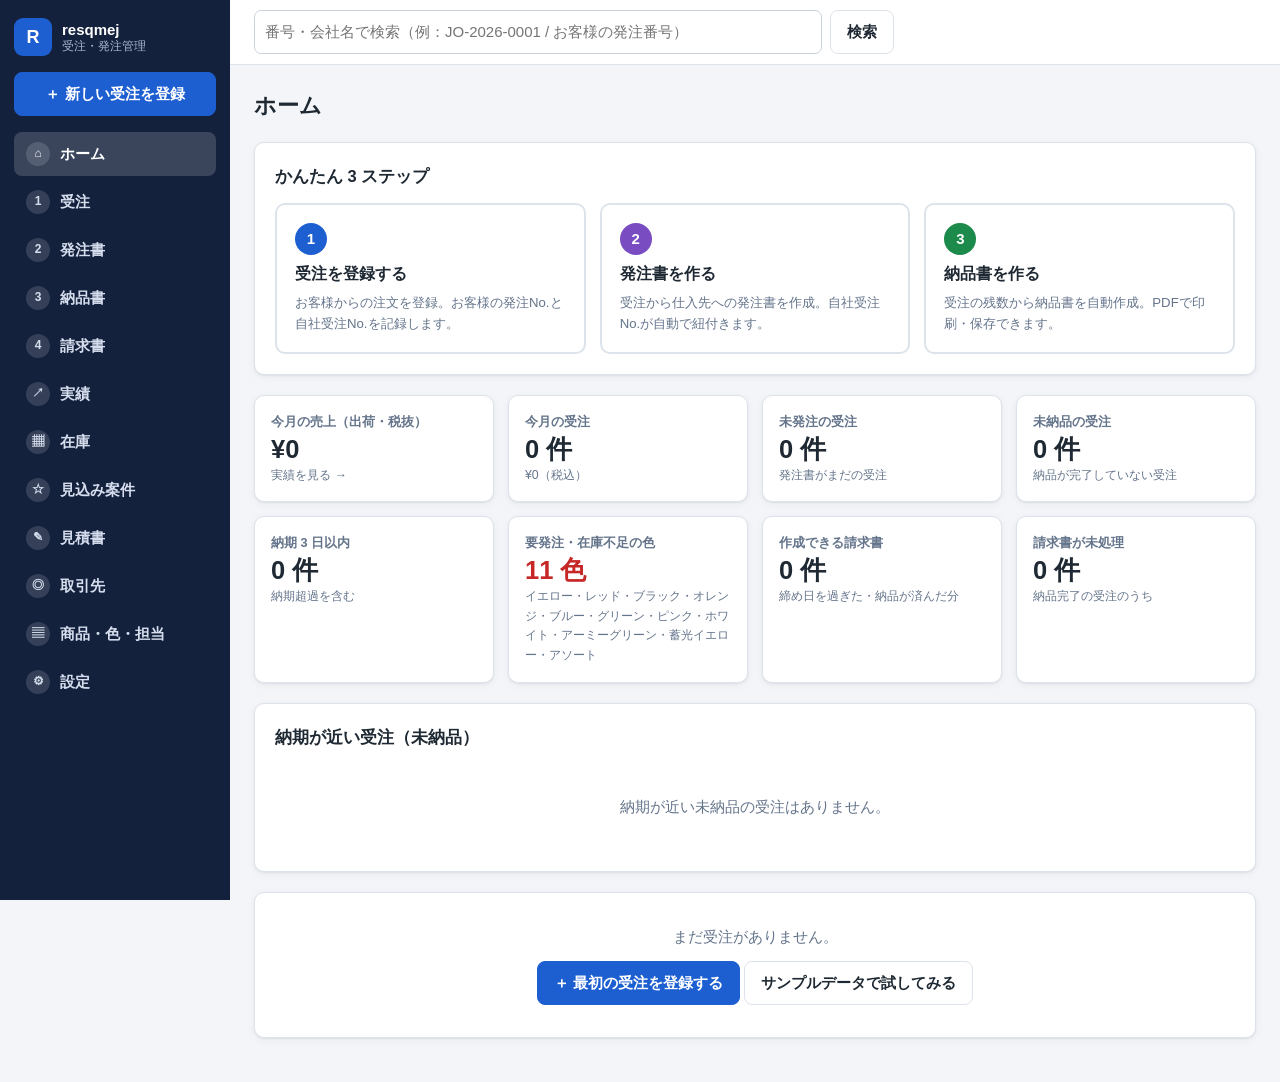
==== commit 892cd3cc: "見積書：見込み案件から見積書を作り、発行・改訂・受注・失注を管理する - 見積書（quotes）を追加。下書き → 発行で見積書No.（QT-西暦-連番）が付き、A4 で印刷できる（納期・支払条件・有" ====
--- a/gas/Index.html
+++ b/gas/Index.html
@@ -398,6 +398,8 @@
 .analytics-2 { align-items: start; }
 .inv-note { font-size: 8.5pt; margin: 0; }
 .no-tag.is-inv { background: #fdf2e3; color: #9a5b00; }
+.no-tag.is-quote { background: #e2f3f5; color: #0e6b78; }
+.number-field.is-quote .number-pending { border-color: #0e6b78; }
 table.doc-lines tr.grp td { background: #f3f5f8; font-weight: 700; font-size: 9pt; padding: 1mm 2mm; height: auto; }
 .rule-title { margin: 18px 0 8px; font-size: 1rem; border-top: 1px solid var(--line); padding-top: 14px; }
 .price-rows { display: flex; flex-direction: column; gap: 6px; }
@@ -514,6 +516,7 @@
         <a href="#/analytics" data-nav="analytics"><span class="nav-step">↗</span>実績</a>
         <a href="#/stock" data-nav="stock"><span class="nav-step">▦</span>在庫</a>
         <a href="#/prospects" data-nav="prospects"><span class="nav-step">☆</span>見込み案件</a>
+        <a href="#/quotes" data-nav="quotes"><span class="nav-step">✎</span>見積書</a>
         <a href="#/partners" data-nav="partners"><span class="nav-step">◎</span>取引先</a>
         <a href="#/masters" data-nav="masters"><span class="nav-step">▤</span>商品・色・担当</a>
         <a href="#/settings" data-nav="settings"><span class="nav-step">⚙</span>設定</a>
@@ -683,7 +686,9 @@
       showLogo: true,
       paymentTerms: '月末締め翌月末現金振込',
       taxRate: 10,
-      prefix: { order: 'JO', po: 'PO', dn: 'DN', inv: 'IV', rc: 'RC' },
+      prefix: { order: 'JO', po: 'PO', dn: 'DN', inv: 'IV', rc: 'RC', quote: 'QT' },
+      quoteValidDays: 30, // 見積書の有効期限（見積日から何日）
+      quoteNote: '「送料」は元払いです。', // 見積書の備考の初期値
       dueWarnDays: 3, // 納期まで何日以内で警告するか
       bankAccount: BANK_DEFAULT, // 請求書に印字する振込先
       invoiceNote: '※振込手数料のご負担をお願いいたします。', // 請求書の振込先の下に印字する注記
@@ -703,6 +708,7 @@
     logs: [], // 書類の発行・取消の操作履歴
     bills: [], // 請求書（1 件以上の納品書をまとめる）
     salesReports: [], // 販売実績表の出荷実績（月・色ごと）
+    quotes: [], // 見積書
   };
 }
 
@@ -760,7 +766,7 @@
 
 // ---------- スプレッドシートとの同期（Apps Script 配信時のみ） ----------
 // レコードを持つ一覧と、1 件だけの設定値。スプレッドシートではそれぞれ 1 シートになる
-const COLLS = ['partners', 'products', 'orders', 'pos', 'deliveries', 'receipts', 'prospects', 'logs', 'bills', 'salesReports'];
+const COLLS = ['partners', 'products', 'orders', 'pos', 'deliveries', 'receipts', 'prospects', 'logs', 'bills', 'salesReports', 'quotes'];
 const CONFIG_KEYS = ['version', 'settings', 'colors', 'staff', 'stock'];
 let synced = {}; // 最後にサーバーと一致していた内容 { 一覧: { id: JSON } }
 let revs = {}; // サーバー側の版 { 一覧: { id: rev } }。他の人の更新との衝突検知に使う
@@ -791,6 +797,7 @@
     case 'deliveries': return `${r.dnNo || '下書き'}｜${DOC_STATE[stateOf(r)].label}｜${r.deliveryDate}｜${partnerName(getOrder(r.orderId)?.customerId)}｜${items}`;
     case 'bills': return `${r.billNo || '下書き'}｜${DOC_STATE[stateOf(r)].label}｜${r.invoiceDate}｜${partnerName(r.partnerId)}｜納品書 ${r.dnIds.length} 件`;
     case 'salesReports': return `${r.month}｜${partnerName(r.partnerId)}｜${r.color}｜出荷実績 ${r.shipped}`;
+    case 'quotes': return `${r.quoteNo || '下書き'}｜${DOC_STATE[stateOf(r)].label}｜${r.quoteDate}｜${partnerName(r.partnerId)}｜${items}`;
     case 'logs': return `${r.at}｜${r.action}｜${DOC_TITLE[r.docType] || ''} ${r.no}｜${r.by}${r.reason ? '｜' + r.reason : ''}`;
     case 'receipts': return `${r.date}｜${r.color}｜${r.qty}`;
     case 'prospects': return `${r.date}｜${r.company}｜${r.product}｜${r.color || ''}×${r.qty}`;
@@ -922,8 +929,8 @@
   }
 }
 
-const NO_FIELD = { order: 'orderNo', po: 'poNo', dn: 'dnNo', bill: 'billNo' };
-const listOf = kind => ({ order: db.orders, po: db.pos, dn: db.deliveries, bill: db.bills }[kind]);
+const NO_FIELD = { order: 'orderNo', po: 'poNo', dn: 'dnNo', bill: 'billNo', quote: 'quoteNo' };
+const listOf = kind => ({ order: db.orders, po: db.pos, dn: db.deliveries, bill: db.bills, quote: db.quotes }[kind]);
 
 // 「接頭辞-西暦-連番」で次の番号を採番（例：JO-2026-0001）
 function nextNo(kind) {
@@ -941,6 +948,7 @@
 const getOrder = id => db.orders.find(o => o.id === id);
 const getPo = id => db.pos.find(p => p.id === id);
 const getDn = id => db.deliveries.find(d => d.id === id);
+const getQuote = id => db.quotes.find(q => q.id === id);
 const getPartner = id => db.partners.find(p => p.id === id);
 const partnerName = id => getPartner(id)?.name || '（未設定）';
 const posOf = orderId => db.pos.filter(p => p.orderId === orderId).sort(byField('poNo'));
@@ -1123,7 +1131,11 @@
 const routes = [
   [/^\/$/, viewDashboard],
   [/^\/orders$/, (m, q) => viewOrderList(q)],
-  [/^\/orders\/new$/, (m, q) => viewOrderForm(null, q.get('customer'), q.get('prospect'))],
+  [/^\/orders\/new$/, (m, q) => viewOrderForm(null, q.get('customer'), q.get('prospect'), q.get('parent'), q.get('quote'))],
+  [/^\/quotes$/, (m, q) => viewQuoteList(q)],
+  [/^\/quotes\/new$/, (m, q) => viewQuoteForm(null, q.get('prospect'), q.get('partner'))],
+  [/^\/quotes\/([^/]+)\/edit$/, m => viewQuoteForm(m[1])],
+  [/^\/quotes\/([^/]+)$/, m => viewQuoteDetail(m[1])],
   [/^\/orders\/([^/]+)\/edit$/, m => viewOrderForm(m[1])],
   [/^\/orders\/([^/]+)$/, m => viewOrderDetail(m[1])],
   [/^\/pos$/, () => viewDocList('po')],
@@ -1568,15 +1580,52 @@
   return '<option value="">— 選択 —</option>' + list.map(s => `<option ${s === selected ? 'selected' : ''}>${esc(s)}</option>`).join('');
 }
 
-function viewOrderForm(id, customerParam, prospectParam) {
+// 追加の受注のつながり（元の受注 parentOrderId）
+const parentOf = o => o?.parentOrderId ? getOrder(o.parentOrderId) : null;
+const childrenOf = o => db.orders.filter(x => x.parentOrderId === o.id);
+// o を元の受注に選べない受注（自分と、自分の追加の受注をたどった先）。つながりが輪にならないように
+function orderDescendantIds(o) {
+  const ids = new Set([o.id]);
+  for (let added = true; added;) {
+    added = false;
+    db.orders.forEach(x => { if (x.parentOrderId && ids.has(x.parentOrderId) && !ids.has(x.id)) { ids.add(x.id); added = true; } });
+  }
+  return ids;
+}
+
+function viewOrderForm(id, customerParam, prospectParam, parentParam, quoteParam) {
   const editing = id ? getOrder(id) : null;
   if (id && !editing) return notFound();
-  const pr = !editing && prospectParam ? db.prospects.find(x => x.id === prospectParam) : null;
+  const fromQuote = !editing && quoteParam ? getQuote(quoteParam) : null;
+  if (fromQuote && (stateOf(fromQuote) !== 'issued' || (fromQuote.orderId && getOrder(fromQuote.orderId)))) {
+    return render(`<div class="card empty">この見積書からは受注を登録できません（発行済で、まだ受注になっていない見積書だけが対象です）。<br>
+      <a class="btn" href="#/quotes/${fromQuote.id}">見積書の画面へ戻る</a></div>`);
+  }
+  const pr = !editing && (prospectParam || fromQuote?.prospectId) ? db.prospects.find(x => x.id === (prospectParam || fromQuote.prospectId)) : null;
+  const parent = !editing && parentParam ? getOrder(parentParam) : null;
   const o = editing ? clone(editing) : {
     id: uid(), orderNo: nextNo('order'), customerPoNo: '', customerId: getPartner(customerParam) ? customerParam : '', orderDate: today(), dueDate: '',
     answerDate: '', staff: '', billing: '未処理', subject: '', taxRate: db.settings.taxRate, items: [blankItem(true, n => priceFor(customerParam, n))], note: '',
   };
-  if (pr) {
+  if (parent) {
+    // 追加の受注：お客様・担当・税率・件名を元の受注から引き継ぐ（明細は空から）
+    Object.assign(o, {
+      parentOrderId: parent.id, customerId: parent.customerId, staff: parent.staff || '', taxRate: parent.taxRate ?? db.settings.taxRate,
+      subject: `${parent.orderNo} の追加分${parent.subject ? `（${parent.subject}）` : ''}`,
+      items: [blankItem(true, n => priceFor(parent.customerId, n))],
+    });
+  }
+  const excluded = orderDescendantIds(o);
+  const parentChoices = db.orders.filter(x => !excluded.has(x.id))
+    .sort((a, b) => String(b.orderDate).localeCompare(String(a.orderDate)) || String(b.orderNo).localeCompare(String(a.orderNo)));
+  if (fromQuote) {
+    // 見積書から受注にする：お客様・件名・担当・税率・明細（単価）を引き継ぐ
+    Object.assign(o, {
+      customerId: fromQuote.partnerId, subject: fromQuote.subject || '', staff: fromQuote.staff || '', taxRate: fromQuote.taxRate ?? db.settings.taxRate,
+      dueDate: pr?.dueDate || '', answerDate: pr?.answerDate || '',
+      items: fromQuote.items.map(({ name, spec, qty, unit, price }) => ({ id: uid(), name, spec, qty, unit, price })),
+    });
+  } else if (pr) {
     // 見込み案件から受注にする：会社名が一致する取引先と、品名・色・数量・納期・担当を引き継ぐ
     const p = findProduct(pr.product);
     Object.assign(o, {
@@ -1605,9 +1654,17 @@
             <input name="customerPoNo" value="${esc(o.customerPoNo)}" placeholder="例：PO-12345">
             <p class="hint">納品書に「貴社発注No.」として印字されます。</p>
           </div>
+          <div class="field span-2">
+            <label>元の受注No. <span class="opt">（追加の注文のとき）</span></label>
+            <select name="parentOrderId"><option value="">— なし —</option>${parentChoices.map(x =>
+              `<option value="${x.id}" ${x.id === o.parentOrderId ? 'selected' : ''}>${esc(x.orderNo)}｜${esc(partnerName(x.customerId))}${x.subject ? `｜${esc(x.subject)}` : ''}</option>`).join('')}</select>
+            <p class="hint">すでにある受注への追加の注文は、新しい受注として登録し、ここで元の受注を選びます。受注の画面でお互いにたどれます。</p>
+          </div>
         </div>
       </section>
-      ${pr ? `<div class="banner">見込み案件（${esc(pr.date)}｜${esc(pr.company)}）から受注を登録します。${o.customerId ? '' : '<b>お客様を選択（または「＋ 新規」で登録）してください。</b>'}</div>` : ''}
+      ${parent ? `<div class="banner">受注 ${tag(parent.orderNo, 'is-order')} への追加の注文として、新しい受注を登録します。明細には追加分だけを入力してください。</div>` : ''}
+      ${fromQuote ? `<div class="banner">見積書 ${tag(fromQuote.quoteNo, 'is-quote')} の内容（お客様・件名・明細・単価）を引き継いで受注を登録します。お客様の発注No.・納期を入力してください。</div>` : ''}
+      ${pr && !fromQuote ? `<div class="banner">見込み案件（${esc(pr.date)}｜${esc(pr.company)}）から受注を登録します。${o.customerId ? '' : '<b>お客様を選択（または「＋ 新規」で登録）してください。</b>'}</div>` : ''}
       <section class="card">
         <h2>受注内容</h2>
         <div class="grid-4">
@@ -1673,13 +1730,17 @@
       subject: f.subject.trim(), taxRate: toNum(f.taxRate), items, note: f.note,
       updatedAt: new Date().toISOString(),
     });
-    if (o.billing === '未処理') {
-      if (editing && editing.billing !== '未処理' && billedOutsideOrder(editing) &&
-        !confirm('この受注は Excel で請求済みとして取り込まれています。「未処理」にすると、この受注の納品書をアプリで請求できるようになります。\nExcel で請求していないことを確認しましたか？')) return;
-      delete o.billingByApp;
-      delete o.billedOutside;
+    if (f.parentOrderId && getOrder(f.parentOrderId) && !excluded.has(f.parentOrderId)) o.parentOrderId = f.parentOrderId;
+    else delete o.parentOrderId;
+    if (editing && o.billing !== editing.billing && !setBillingByHand(o, editing.billing, o.billing)) {
+      return toast('保存をやめました（請求書の状況を元に戻すか、確認してからもう一度保存してください）', 'error');
     }
     linkPartnerKind(o.customerId, 'customer');
+    if (fromQuote) {
+      o.quoteId = fromQuote.id;
+      Object.assign(fromQuote, { orderId: o.id, wonAt: nowIso() });
+      delete fromQuote.outcome; delete fromQuote.lostReason; delete fromQuote.lostAt;
+    }
     if (editing) db.orders[db.orders.indexOf(editing)] = o;
     else db.orders.push({ ...o, createdAt: o.updatedAt });
     if (pr) pr.orderId = o.id;
@@ -1694,6 +1755,8 @@
   if (!o) return notFound();
   const st = orderStatus(o);
   const cu = getPartner(o.customerId);
+  const parent = parentOf(o);
+  const children = childrenOf(o);
   const hasPo = posOf(o.id).some(isLive);
   const next = st.key === 'done'
     ? `<div class="next-step is-done"><span>✓ この受注は納品まで完了しています。</span></div>`
@@ -1708,10 +1771,13 @@
       <div><div class="crumb"><a href="#/orders">受注一覧</a> › 詳細</div>
         <h1>受注 ${tag(o.orderNo, 'is-order')} ${badge(st)}</h1></div>
       <div class="actions">
+        <a class="btn" href="#/orders/new?parent=${o.id}">＋ 追加の受注</a>
         <a class="btn" href="#/orders/${o.id}/edit">✎ 編集</a>
         <button class="btn btn-danger" data-act="delete">削除</button>
       </div>
     </div>
+    ${billedOutsideOrder(o) ? `<div class="banner">この受注は Excel で請求済みです。この受注の納品書はアプリでは請求できません。
+      追加の注文は、右上の「＋ 追加の受注」から新しい受注として登録してください。</div>` : ''}
     <section class="card">
       <h2>紐付け（受注 → 発注書 → 納品書）</h2>
       ${chainHTML(o, { currentId: o.id })}
@@ -1730,21 +1796,18 @@
         <div><dt>請求書</dt><dd><select data-act="billing" style="width:auto">${Object.keys(BILLING).map(b => `<option ${b === (o.billing || '未処理') ? 'selected' : ''}>${b}</option>`).join('')}</select></dd></div>
         <div class="span-2"><dt>お客様</dt><dd>${partnerLink(o.customerId)} ${cu?.contact ? `<span class="muted">／${esc(cu.contact)}</span>` : ''}</dd></div>
         <div class="span-2"><dt>件名</dt><dd>${esc(o.subject) || '—'}</dd></div>
+        ${o.quoteId ? `<div class="span-2"><dt>見積書</dt><dd>${getQuote(o.quoteId) ? quoteTag(getQuote(o.quoteId)) : '<span class="muted">（削除済み）</span>'}</dd></div>` : ''}
+        ${o.parentOrderId ? `<div class="span-2"><dt>元の受注</dt><dd>${parent ? `<a href="#/orders/${parent.id}">${tag(parent.orderNo, 'is-order')}</a>` : '<span class="muted">（削除済み）</span>'}</dd></div>` : ''}
+        ${children.length ? `<div class="span-2"><dt>追加の受注</dt><dd>${children.map(x => `<a href="#/orders/${x.id}">${tag(x.orderNo, 'is-order')}</a>`).join(' ')}</dd></div>` : ''}
       </dl>
       ${itemsReadonlyHTML(o, { progress: true })}
       ${o.note ? `<p class="hint" style="white-space:pre-wrap">メモ：${esc(o.note)}</p>` : ''}
     </section>`);
 
   $('[data-act=billing]').addEventListener('change', e => {
-    if (e.target.value === '未処理' && billedOutsideOrder(o) &&
-      !confirm('この受注は Excel で請求済みとして取り込まれています。「未処理」にすると、この受注の納品書をアプリで請求できるようになります。\nExcel で請求していないことを確認しましたか？')) {
+    if (!setBillingByHand(o, o.billing, e.target.value)) {
       e.target.value = o.billing;
       return;
-    }
-    o.billing = e.target.value;
-    if (o.billing === '未処理') {
-      delete o.billingByApp;
-      delete o.billedOutside;
     }
     save();
     toast(`請求書を「${o.billing}」にしました`);
@@ -1755,11 +1818,14 @@
     if (issued) return alert(`この受注には発行済の発注書・納品書が ${issued} 件あります。\n受注を削除するには、先にそれらを「取消」してください。`);
     const drafts = docs.filter(x => stateOf(x) === 'draft').length;
     const voids = docs.length - drafts;
-    if (!confirm(`受注 ${o.orderNo} を削除します。${drafts ? `\n下書きの発注書・納品書 ${drafts} 件も削除します。` : ''}${voids ? `\n取消済の書類 ${voids} 件は控えとして残ります。` : ''}\nよろしいですか？`)) return;
+    if (!confirm(`受注 ${o.orderNo} を削除します。${drafts ? `\n下書きの発注書・納品書 ${drafts} 件も削除します。` : ''}${voids ? `\n取消済の書類 ${voids} 件は控えとして残ります。` : ''}${children.length ? `\n追加の受注 ${children.length} 件は残り、元の受注とのつながりが外れます。` : ''}\nよろしいですか？`)) return;
     db.pos = db.pos.filter(x => !(x.orderId === o.id && stateOf(x) === 'draft'));
     db.deliveries = db.deliveries.filter(x => !(x.orderId === o.id && stateOf(x) === 'draft'));
     db.orders = db.orders.filter(x => x.id !== o.id);
+    db.orders.forEach(x => { if (x.parentOrderId === o.id) delete x.parentOrderId; });
     db.prospects.forEach(p => { if (p.orderId === o.id) p.orderId = ''; });
+    // 見積書は「提出済」に戻す（受注を登録し直せる）
+    db.quotes.forEach(q => { if (q.orderId === o.id) { delete q.orderId; delete q.wonAt; } });
     save();
     toast('受注を削除しました');
     go('#/orders');
@@ -1771,9 +1837,10 @@
   po: { label: '発注書', path: 'pos', noField: 'poNo', dateField: 'poDate', cls: 'is-po', step: '②', list: () => db.pos },
   dn: { label: '納品書', path: 'deliveries', noField: 'dnNo', dateField: 'deliveryDate', cls: 'is-dn', step: '③', list: () => db.deliveries },
   bill: { label: '請求書', path: 'bills', noField: 'billNo', dateField: 'invoiceDate', cls: 'is-inv', step: '④', list: () => db.bills },
+  quote: { label: '見積書', path: 'quotes', noField: 'quoteNo', dateField: 'quoteDate', cls: 'is-quote', step: '', list: () => db.quotes },
 };
-const DOC_TITLE = { po: '発注書', dn: '納品書', inv: '請求書', bill: '請求書', rc: '領収書' };
-const getDoc = (type, id) => ({ po: getPo, dn: getDn, bill: getBill }[type](id));
+const DOC_TITLE = { po: '発注書', dn: '納品書', inv: '請求書', bill: '請求書', rc: '領収書', quote: '見積書' };
+const getDoc = (type, id) => ({ po: getPo, dn: getDn, bill: getBill, quote: getQuote }[type](id));
 const nowIso = () => new Date().toISOString();
 function fmtDateTime(iso) {
   if (!iso) return '';
@@ -1808,10 +1875,18 @@
   const t = calc(d);
   const PENDING = '（発行時に採番）';
   const m = {
-    type, title: DOC_TITLE[type], to: partnerSnap(type === 'po' ? d.supplierId : o?.customerId), company: companySnap(),
+    type, title: DOC_TITLE[type], to: partnerSnap(type === 'po' ? d.supplierId : type === 'quote' ? d.partnerId : o?.customerId), company: companySnap(),
     items: d.items.map(({ name, spec, qty, unit, price }) => ({ name, spec, qty, unit, price })),
     sum: { sub: t.sub, tax: t.tax, total: t.total, rate: t.rate }, subject: d.subject || '', note: d.note || '', cond: [], reissue: null,
   };
+  if (type === 'quote') {
+    // 見積書：改訂は「再」の印ではなく、番号の枝番と版で示す
+    m.no = d.quoteNo;
+    m.meta = [['見積書No.', d.quoteNo || PENDING], ['見積日', fmtDate(d.quoteDate)], ['有効期限', fmtDate(d.validUntil)]];
+    if (d.reissueOf) m.meta.push(['改訂', `第${d.version || 2}版`]);
+    m.cond = [['納期', d.deliveryTerm || ''], ['支払条件', d.paymentTerms || ''], ['有効期限', fmtDate(d.validUntil)]];
+    return m;
+  }
   if (type === 'po') {
     m.no = d.poNo;
     m.meta = [['発注No.', d.poNo || PENDING], ['発注日', fmtDate(d.poDate)], ['納期', fmtDate(d.dueDate)], ['当社受注No.', o?.orderNo]];
@@ -1885,8 +1960,8 @@
       <td class="r">${num(it.qty)}</td><td class="c">${esc(it.unit)}</td>
       <td class="r">${it.price === '' ? '' : num(it.price)}</td><td class="r">${num(lineAmount(it))}</td></tr>`);
   for (let i = rows.length; i < MIN_ROWS; i++) rows.push('<tr><td></td><td></td><td></td><td></td><td></td><td></td><td></td></tr>');
-  const lead = { po: '下記の通り発注いたします。', dn: '下記の通り納品いたしました。ご査収ください。' }[m.type];
-  const totalLabel = { po: 'ご発注金額', dn: '合計金額' }[m.type];
+  const lead = { po: '下記の通り発注いたします。', dn: '下記の通り納品いたしました。ご査収ください。', quote: '下記の通りお見積り申し上げます。' }[m.type];
+  const totalLabel = { po: 'ご発注金額', dn: '合計金額', quote: 'お見積金額' }[m.type];
   return `
     <h1 class="doc-title">${m.title}</h1>
     <div class="doc-head">
@@ -1965,14 +2040,24 @@
   const T = DOC[type];
   if (type === 'bill' && billIssueError(d)) return toast(billIssueError(d), 'error');
   if (type === 'dn' && !d.deliveryDate) return toast('納品日を入力してから発行してください', 'error');
-  if (!confirm(`この${T.label}を発行します。\n発行すると番号が付いて内容が確定し、編集・削除はできなくなります（誤りがあった場合は「取消」して再発行します）。\nよろしいですか？`)) return;
-  Object.assign(d, { [T.noField]: nextNo(type), status: 'issued', issuedAt: nowIso(), issuedBy: currentUser, version: d.version || 1 });
+  if (type === 'quote' && quoteIssueError(d)) return toast(quoteIssueError(d), 'error');
+  const old = d.reissueOf ? getDoc(type, d.reissueOf) : null;
+  const revising = type === 'quote' && old && stateOf(old) === 'issued';
+  if (!confirm(revising
+    ? `この見積書を第${d.version}版として発行します。\n前の版（${old.quoteNo}）は「取消」になり、記録として残ります。\nよろしいですか？`
+    : `この${T.label}を発行します。\n発行すると番号が付いて内容が確定し、編集・削除はできなくなります（誤りがあった場合は「取消」して再発行します）。\nよろしいですか？`)) return;
+  // 見積書の改訂版は、最初の版の番号に枝番を付ける（例：QT-2026-0001-2）
+  const no = type === 'quote' && old ? `${quoteBaseNo(old)}-${d.version}` : nextNo(type);
+  Object.assign(d, { [T.noField]: no, status: 'issued', issuedAt: nowIso(), issuedBy: currentUser, version: d.version || 1 });
   // 発行時の出荷実績の数を残す（サーバーで最新の販売実績と照合する）
   if (type === 'bill') d.reportQty = Object.fromEntries((d.reportIds || []).map(id => [id, toNum(db.salesReports.find(r => r.id === id)?.shipped)]));
   d.snap = buildModel(type, d);
-  const old = d.reissueOf ? getDoc(type, d.reissueOf) : null;
   if (old) old.replacedBy = d.id;
-  addLog(old ? '再発行' : '発行', type, d, { reason: old ? `再発行元：${old[T.noField]}` : '' });
+  if (revising) {
+    Object.assign(old, voidFields(`改訂（第${d.version}版 ${no} を発行）`));
+    addLog('取消', type, old, { reason: old.voidReason });
+  }
+  addLog(type === 'quote' && old ? '改訂' : old ? '再発行' : '発行', type, d, { reason: old ? `${type === 'quote' ? '前の版' : '再発行元'}：${old[T.noField]}` : '' });
   if (type === 'bill') syncOrderBilling(billOrderIds(d));
   save();
   toast(`${T.label} ${d[T.noField]} を発行しました`);
@@ -2002,7 +2087,9 @@
   const existing = T.list().find(x => x.reissueOf === d.id && isLive(x));
   if (existing) return go(`#/${T.path}/${existing.id}`);
   const copy = clone(d);
-  ['snap', 'issuedAt', 'issuedBy', 'voidAt', 'voidBy', 'voidReason', 'replacedBy', 'invoices', 'receipts'].forEach(k => delete copy[k]);
+  ['snap', 'issuedAt', 'issuedBy', 'voidAt', 'voidBy', 'voidReason', 'replacedBy', 'invoices', 'receipts',
+    'outcome', 'lostReason', 'lostAt', 'orderId'].forEach(k => { if (type === 'quote' || k !== 'orderId') delete copy[k]; });
+  if (type === 'quote') Object.assign(copy, { quoteDate: today(), validUntil: addDays(today(), toNum(db.settings.quoteValidDays) || 30) });
   Object.assign(copy, { id: uid(), [T.noField]: '', status: 'draft', reissueOf: d.id, version: (d.version || 1) + 1, createdAt: nowIso(), updatedAt: nowIso() });
   if (type === 'bill') {
     copy.dnIds = copy.dnIds.filter(id => stateOf(getDn(id) || {}) === 'issued' && !liveBillOfDn(id));
@@ -2032,7 +2119,7 @@
 // 発行後に取引先・自社情報が変わっていれば知らせる
 function changedNotice(type, d, m) {
   const o = d.orderId ? getOrder(d.orderId) : null;
-  const toNow = partnerSnap(type === 'po' ? d.supplierId : type === 'bill' ? d.partnerId : o?.customerId);
+  const toNow = partnerSnap(type === 'po' ? d.supplierId : type === 'bill' || type === 'quote' ? d.partnerId : o?.customerId);
   const diffs = [];
   if (JSON.stringify(toNow) !== JSON.stringify(m.to)) diffs.push('取引先（宛先）');
   if (JSON.stringify(companySnap()) !== JSON.stringify(m.company)) diffs.push('自社情報');
@@ -2101,10 +2188,13 @@
   const next = d.replacedBy ? getDoc(type, d.replacedBy) : T.list().find(x => x.reissueOf === d.id && isLive(x));
   const lines = [];
   if (st === 'draft') lines.push(`<b>下書き</b>です。内容を確認して「発行する」を押してください。発行すると番号が付き、内容が確定します（以後は編集・削除できません）。`);
-  if (st === 'issued') lines.push(`<b>発行済</b>（${fmtDateTime(d.issuedAt)}${d.issuedBy ? '　' + esc(d.issuedBy) : ''}）。内容は確定しています。誤りがあった場合は「取消」してから再発行してください。`);
+  if (st === 'issued') lines.push(`<b>発行済</b>（${fmtDateTime(d.issuedAt)}${d.issuedBy ? '　' + esc(d.issuedBy) : ''}）。内容は確定しています。${type === 'quote'
+    ? '値引き・数量の変更などで出し直す場合は「改訂する」を押してください（番号に枝番が付き、この見積書は取消になります）。'
+    : '誤りがあった場合は「取消」してから再発行してください。'}`);
   if (st === 'void') lines.push(`<b>取消済</b>（${fmtDateTime(d.voidAt)}${d.voidBy ? '　' + esc(d.voidBy) : ''}）　理由：${esc(d.voidReason)}`);
-  if (origin) lines.push(`この${T.label}は <a href="#/${T.path}/${origin.id}">${esc(origin[T.noField])}</a>（取消済）の<b>再発行</b>です。書類に「再」の印が付きます。`);
-  if (next) lines.push(`再発行した${T.label}：<a href="#/${T.path}/${next.id}">${stateOf(next) === 'draft' ? '下書き' : esc(next[T.noField])}</a>`);
+  if (origin && type === 'quote') lines.push(`この見積書は <a href="#/quotes/${origin.id}">${esc(origin.quoteNo)}</a> の<b>改訂版</b>（第${d.version}版）です。${st === 'draft' ? '発行すると前の版は取消になります。' : ''}`);
+  else if (origin) lines.push(`この${T.label}は <a href="#/${T.path}/${origin.id}">${esc(origin[T.noField])}</a>（取消済）の<b>再発行</b>です。書類に「再」の印が付きます。`);
+  if (next) lines.push(`${type === 'quote' ? '改訂版' : `再発行した${T.label}`}：<a href="#/${T.path}/${next.id}">${stateOf(next) === 'draft' ? '下書き' : esc(next[T.noField])}</a>`);
   return `<div class="state-banner is-${st}">${lines.map(l => `<div>${l}</div>`).join('')}</div>`;
 }
 
@@ -2688,6 +2778,7 @@
     const billed = dnsOf(o.id).some(d => inIssuedBill(d.id));
     const cur = o.billing || '未処理';
     if (billed && cur === '未処理') Object.assign(o, { billing: '発行済', billingByApp: true });
+    if (billed) delete o.billedOutsideWas; // アプリで請求した受注は、後で手で状況を戻しても Excel で請求済みに戻さない
     // 移行した納品書がある受注の「発行済」は、Excel での請求の印のことがあるので、アプリで付けたときだけ戻す（二重請求を防ぐ）
     const migrated = dnsOf(o.id).some(d => isLive(d) && originDn(d).issuedBy === MIGRATED_BY);
     // アプリの請求書で進めた状況は、送付済でも戻す（入金確認済は入金の記録なので残す）
@@ -2732,6 +2823,26 @@
 };
 // 受注が Excel で請求済みとして扱われているか（受注の印、または古い取り込みデータで移行した納品書がある）
 const billedOutsideOrder = o => o?.billedOutside === true || dnsOf(o.id).some(d => billedOutside(d, o));
+const UNBILL_CONFIRM = 'この受注は Excel で請求済みとして取り込まれています。「未処理」にすると、この受注の納品書をアプリで請求できるようになります。\n' +
+  '追加の注文を請求したい場合は「未処理」にせず、受注の画面の「＋ 追加の受注」から新しい受注として登録してください。\n' +
+  'この受注を Excel で請求していないことを確認しましたか？';
+// 手で請求書の状況を prev から next に変える（受注の画面・受注のフォーム）。確認でやめたら false。
+// Excel で請求済みの受注を「未処理」にするときは確認して印を外し（外したことを覚えておく）、その後アプリの請求書が
+// ないまま請求済みの状況に戻したら印を戻す（誤って「未処理」にしたときに二重請求にならないように）
+function setBillingByHand(o, prev, next) {
+  const wasOutside = prev !== '未処理' && billedOutsideOrder({ ...o, billing: prev });
+  if (next === '未処理' && wasOutside && !confirm(UNBILL_CONFIRM)) return false;
+  const appBilled = dnsOf(o.id).some(d => inIssuedBill(d.id));
+  o.billing = next;
+  if (next === '未処理') {
+    if (!appBilled) delete o.billingByApp;
+    if (wasOutside) Object.assign(o, { billedOutside: false, billedOutsideWas: true });
+  } else if (o.billedOutsideWas && !o.billingByApp && !appBilled) {
+    o.billedOutside = true;
+    delete o.billedOutsideWas;
+  }
+  return true;
+}
 // 販売実績表で請求する取引先の、納品の区分（直送／在庫補充）が未設定で、発行済の請求書に入っていない納品書（実績に入らない）。
 // アプリの外で請求済みの移行データも含める（区分を設定すると実績に入る）
 const unclassifiedDns = () => db.deliveries.filter(d => {
@@ -3139,7 +3250,9 @@
       <div><div class="crumb"><a href="#/deliveries">納品書一覧</a> › ${editing ? '編集' : '作成'}</div>
         <h1>${editing ? `納品書を編集 ${docTag('dn', d)}` : '納品書を作成'}</h1></div>
     </div>
-    ${allDelivered ? '<div class="banner">この受注は全数納品済みです。追加の納品がある場合のみ明細を入力してください。</div>' : ''}
+    ${src && billedOutsideOrder(src) ? `<div class="banner">この受注は Excel で請求済みです。ここで作る納品書はアプリでは請求できません。
+      追加の注文の場合は、受注の画面の「＋ 追加の受注」から新しい受注を登録し、その受注の納品書を作ってください。</div>`
+      : allDelivered ? '<div class="banner">この受注は全数納品済みです。追加の納品がある場合のみ明細を入力してください。</div>' : ''}
     <form id="doc-form" autocomplete="off">
       <section class="card">
         <h2>番号と紐付け</h2>
@@ -3272,11 +3385,13 @@
   }
   const orders = [...orderIds].map(getOrder).sort(byDateNoDesc('orderDate', 'orderNo'));
   const partners = q ? db.partners.filter(p => has(p.name, p.address, p.contact, p.tel)) : [];
+  const quotes = q ? db.quotes.filter(x => has(x.quoteNo, x.subject, partnerName(x.partnerId))).sort(byDateNoDesc('quoteDate', 'quoteNo')) : [];
 
   render(`
     <div class="page-head"><h1>検索結果：「${esc(query)}」</h1></div>
     ${!q ? '<div class="card empty">検索したい番号や会社名を入力してください。</div>' : ''}
-    ${q && !orders.length && !loosePos.length && !partners.length ? '<div class="card empty">該当するデータはありません。</div>' : ''}
+    ${q && !orders.length && !loosePos.length && !partners.length && !quotes.length ? '<div class="card empty">該当するデータはありません。</div>' : ''}
+    ${quotes.length ? `<section class="card"><h2>見積書</h2>${quoteTableHTML(quotes)}</section>` : ''}
     ${partners.length ? `<section class="card"><h2>取引先</h2><div class="actions">
       ${partners.map(p => `<a class="btn" href="#/partners/${p.id}">${esc(p.name)}</a>`).join('')}</div></section>` : ''}
     ${orders.map(o => `<section class="card search-result">
@@ -3319,8 +3434,8 @@
   }));
   $$('[data-del]').forEach(b => b.addEventListener('click', () => {
     const p = getPartner(b.dataset.del);
-    if (usage(p) || db.bills.some(x => x.partnerId === p.id) || db.salesReports.some(x => x.partnerId === p.id)) {
-      return alert('この取引先は受注・発注書・請求書・販売実績表で使われているため削除できません。');
+    if (usage(p) || db.bills.some(x => x.partnerId === p.id) || db.salesReports.some(x => x.partnerId === p.id) || db.quotes.some(x => x.partnerId === p.id)) {
+      return alert('この取引先は受注・発注書・請求書・販売実績表・見積書で使われているため削除できません。');
     }
     if (!confirm(`${p.name} を削除します。よろしいですか？`)) return;
     db.partners = db.partners.filter(x => x.id !== p.id);
@@ -3355,6 +3470,7 @@
           <span class="badge st-po">${KIND_LABEL[p.kind] || ''}</span></h1></div>
       <div class="actions">
         <a class="btn btn-primary" href="#/orders/new?customer=${p.id}">＋ この取引先の受注を登録</a>
+        <a class="btn" href="#/quotes/new?partner=${p.id}">＋ この取引先の見積書を作成</a>
         <a class="btn" href="#/pos/new?supplier=${p.id}">＋ この取引先へ発注書を作成</a>
         <button class="btn" data-act="edit">✎ 取引先情報を編集</button>
       </div>
@@ -3381,6 +3497,8 @@
       <div class="tile"><div class="tile-label">納品書</div><div class="tile-value">${docs.dns.length} 件</div><div class="tile-sub">${sum(docs.dns)}（税込）</div></div>
       <div class="tile"><div class="tile-label">発注書（この取引先へ）</div><div class="tile-value">${docs.pos.length} 件</div><div class="tile-sub">${sum(docs.pos)}（税込）</div></div>
     </div>
+    ${(() => { const qs = db.quotes.filter(q => q.partnerId === p.id).sort(byDateNoDesc('quoteDate', 'quoteNo'));
+      return qs.length ? `<section class="card"><h2>見積書</h2>${quoteTableHTML(qs)}</section>` : ''; })()}
     <section class="card">
       <h2>受注（お客様として）</h2>
       ${docs.orders.length ? orderTableHTML(docs.orders) : `<div class="empty">この取引先の受注はまだありません。<br>
@@ -3757,7 +3875,8 @@
   const list = [...db.prospects].sort((a, b) => String(b.date).localeCompare(String(a.date)));
   render(`
     <div class="page-head"><h1>見込み案件</h1></div>
-    <p class="hint" style="margin:-8px 0 14px">まだ注文になっていない案件を記録します。注文が決まったら「受注にする」で受注登録の画面へ引き継げます。</p>
+    <p class="hint" style="margin:-8px 0 14px">まだ注文になっていない案件を記録します。「見積書を作る」で見積書へ、注文が決まったら「受注にする」で受注登録の画面へ引き継げます。</p>
+    ${expiredQuotesBanner()}
     <section class="card">
       <h2>${editing ? '見込み案件を編集' : '見込み案件を追加'}</h2>
       <form id="prospect-form" class="grid-4" autocomplete="off">
@@ -3781,14 +3900,17 @@
       ${list.length ? `
       <div class="filters"><input type="search" data-filter placeholder="会社名・色・担当で絞り込み"><span class="muted" data-count></span></div>
       <div class="table-wrap"><table class="list">
-        <thead><tr><th>受付日</th><th>会社名</th><th>品名</th><th>色</th><th class="num">数量</th><th>希望納期</th><th>回答納期</th><th>担当</th><th>備考</th><th></th></tr></thead>
+        <thead><tr><th>受付日</th><th>会社名</th><th>品名</th><th>色</th><th class="num">数量</th><th>希望納期</th><th>回答納期</th><th>担当</th><th>備考</th><th>見積書</th><th></th></tr></thead>
         <tbody>${list.map(x => {
           const o = x.orderId ? getOrder(x.orderId) : null;
-          return `<tr data-search="${esc([x.company, x.product, x.color, x.staff, x.note].join(' '))}">
+          const qs = quotesOfProspect(x.id).filter(isLive);
+          return `<tr data-search="${esc([x.company, x.product, x.color, x.staff, x.note, ...qs.map(q => q.quoteNo)].join(' '))}">
           <td class="nowrap">${esc(x.date)}</td><td class="wide">${esc(x.company)}</td><td>${esc(x.product)}</td><td>${esc(x.color)}</td>
           <td class="num">${num(x.qty)}</td><td class="nowrap">${esc(x.dueDate)}</td><td class="nowrap">${esc(x.answerDate)}</td><td>${esc(x.staff)}</td>
           <td class="wide">${esc(x.note)}</td>
+          <td>${qs.map(q => `<div class="nowrap">${quoteTag(q)} ${badge(quoteStatus(q))}</div>`).join('') || '<span class="muted">—</span>'}</td>
           <td><span class="actions">
+            ${o ? '' : `<a class="btn btn-sm" href="#/quotes/new?prospect=${x.id}">見積書を作る</a>`}
             ${o ? `<a href="#/orders/${o.id}">${tag(o.orderNo, 'is-order')}</a>` : `<a class="btn btn-sm btn-primary" href="#/orders/new?prospect=${x.id}">受注にする</a>`}
             <a class="btn btn-sm" href="#/prospects?edit=${x.id}">編集</a>
             <button class="btn btn-sm btn-danger" data-del-prospect="${x.id}">削除</button></span></td></tr>`;
@@ -3812,17 +3934,272 @@
   });
   $$('[data-del-prospect]').forEach(b => b.addEventListener('click', () => {
     const x = db.prospects.find(r => r.id === b.dataset.delProspect);
-    if (!confirm(`見込み案件（${x.company}）を削除しますか？`)) return;
+    if (!confirm(`見込み案件（${x.company}）を削除しますか？${quotesOfProspect(x.id).length ? '\n見積書は残り、見込み案件とのつながりが外れます。' : ''}`)) return;
     db.prospects = db.prospects.filter(r => r.id !== x.id);
+    // 下書きの見積書だけつながりを外す（発行済の見積書は変えず、画面では「なし」と表示する）
+    db.quotes.forEach(q => { if (q.prospectId === x.id && stateOf(q) === 'draft') q.prospectId = ''; });
     save();
     toast('見込み案件を削除しました');
     viewProspects();
   }));
 }
 
+// ---------- 見積書 ----------
+// 見積書の状況：下書き／提出済／期限切れ／受注／失注／取消
+const QUOTE_STATUS = {
+  draft: { label: '下書き', cls: 'st-new' }, sent: { label: '提出済', cls: 'st-po' }, expired: { label: '期限切れ', cls: 'st-partial' },
+  won: { label: '受注', cls: 'st-done' }, lost: { label: '失注', cls: 'st-ng' }, void: { label: '取消', cls: 'st-ng' },
+};
+function quoteStatus(q) {
+  const st = stateOf(q);
+  if (st !== 'issued') return QUOTE_STATUS[st];
+  if (q.orderId && getOrder(q.orderId)) return QUOTE_STATUS.won;
+  if (q.outcome === 'lost') return QUOTE_STATUS.lost;
+  if (q.validUntil && q.validUntil < today()) return QUOTE_STATUS.expired;
+  return QUOTE_STATUS.sent;
+}
+// 改訂版の番号の元になる、最初の版の番号（QT-2026-0001-2 → QT-2026-0001）
+function quoteBaseNo(q) {
+  let x = q;
+  for (let i = 0; x.reissueOf && i < 50; i++) x = getQuote(x.reissueOf) || x;
+  return x.quoteNo;
+}
+function quoteIssueError(q) {
+  if (!getPartner(q.partnerId)) return 'お客様（見積先）を選択してください';
+  if (!cleanItems(q.items).length) return '明細を1行以上入力してください';
+  if (q.items.some(noPriceLine)) return '単価が入っていない明細があります。単価を入れてから発行してください';
+  if (!q.quoteDate) return '見積日を入力してください';
+  return '';
+}
+const quotesOfProspect = id => db.quotes.filter(q => q.prospectId === id).sort(byField('quoteNo'));
+const quoteTag = q => `<a href="#/quotes/${q.id}">${docTag('quote', q)}</a>`;
+// 提出済のまま有効期限を過ぎた見積書（受注・失注を記録してもらう）
+const expiredQuotes = () => db.quotes.filter(q => quoteStatus(q) === QUOTE_STATUS.expired);
+const expiredQuotesBanner = () => {
+  const n = expiredQuotes().length;
+  return n ? `<div class="banner">有効期限を過ぎた見積書が ${n} 件あります。お客様に確認し、「受注にする」か「失注にする」を記録してください。
+    <a href="#/quotes?filter=expired">期限切れの見積書を表示</a></div>` : '';
+};
+
+function quoteTableHTML(list) {
+  return `<div class="table-wrap"><table class="list">
+    <thead><tr><th>見積書No.</th><th>見積日</th><th>お客様</th><th>件名</th><th>有効期限</th><th class="num">金額（税込）</th><th>状況</th><th>受注</th><th></th></tr></thead>
+    <tbody>${list.map(q => {
+      const qs = quoteStatus(q);
+      const o = q.orderId ? getOrder(q.orderId) : null;
+      const search = [q.quoteNo, partnerName(q.partnerId), q.subject, qs.label].join(' ');
+      return `<tr class="clickable${isLive(q) ? '' : ' is-void-row'}" data-href="#/quotes/${q.id}" data-search="${esc(search)}" ${isLive(q) ? '' : 'data-void="1"'}>
+        <td class="nowrap">${docTag('quote', q)}</td><td class="nowrap">${esc(q.quoteDate)}</td><td class="wide">${partnerLink(q.partnerId)}</td>
+        <td>${esc(q.subject)}</td><td class="nowrap">${esc(q.validUntil) || '—'}</td><td class="num">${yen(calc(q).total)}</td>
+        <td>${badge(qs)}</td><td>${o ? `<a href="#/orders/${o.id}">${tag(o.orderNo, 'is-order')}</a>` : '<span class="muted">—</span>'}</td>
+        <td><a class="btn btn-sm" href="#/quotes/${q.id}">表示・印刷</a></td></tr>`;
+    }).join('')}</tbody></table></div>`;
+}
+
+function viewQuoteList(q) {
+  const filter = q?.get('filter') || '';
+  const all = [...db.quotes].sort(byDateNoDesc('quoteDate', 'quoteNo'));
+  const list = filter === 'expired' ? expiredQuotes().sort(byDateNoDesc('quoteDate', 'quoteNo')) : all;
+  const voids = list.filter(x => !isLive(x)).length;
+  render(`
+    <div class="page-head">
+      <div><h1>見積書${filter === 'expired' ? '（有効期限切れ）' : ''}</h1></div>
+      <div class="actions"><a class="btn btn-primary" href="#/quotes/new">＋ 見積書を作成</a></div>
+    </div>
+    <p class="hint no-print" style="margin:-8px 0 14px">見込み案件の画面の「見積書を作る」から作ると、会社・品名・数量が入ります。注文が決まったら見積書の画面で「受注にする」を押すと、明細と単価を引き継いだ受注を登録できます。</p>
+    ${filter === 'expired' ? '<p><a href="#/quotes">すべての見積書を表示</a></p>' : expiredQuotesBanner()}
+    <section class="card">
+      ${list.length ? `
+      <div class="filters"><input type="search" data-filter placeholder="番号・会社名・件名・状況で絞り込み">
+        ${voids ? `<label class="check"><input type="checkbox" data-show-void> 取消した見積書も表示（${voids} 件）</label>` : ''}
+        <span class="muted" data-count></span></div>
+      ${quoteTableHTML(list)}` : `<div class="empty">見積書はまだありません。<br><a class="btn btn-primary" href="#/quotes/new">＋ 見積書を作成</a></div>`}
+    </section>`);
+  bindListFilter($('#view'));
+}
+
+function prospectOptions(selected) {
+  const list = [...db.prospects].sort((a, b) => String(b.date).localeCompare(String(a.date)));
+  return '<option value="">— 紐付けなし —</option>' + list.map(x =>
+    `<option value="${x.id}" ${x.id === selected ? 'selected' : ''}>${esc(x.date)}｜${esc(x.company)}｜${esc(x.product)}${x.color ? `（${esc(x.color)}）` : ''}×${num(x.qty)}</option>`).join('');
+}
+
+function viewQuoteForm(id, prospectParam, partnerParam) {
+  const editing = id ? getQuote(id) : null;
+  if (id && !editing) return notFound();
+  if (editing && stateOf(editing) !== 'draft') return lockedNotice('quote', editing);
+  const pr = !editing && prospectParam ? db.prospects.find(x => x.id === prospectParam) : null;
+  const q = editing ? clone(editing) : {
+    id: uid(), quoteNo: '', status: 'draft', partnerId: getPartner(partnerParam) ? partnerParam : '', prospectId: '', quoteDate: today(),
+    validUntil: addDays(today(), toNum(db.settings.quoteValidDays) || 30), deliveryTerm: '', paymentTerms: db.settings.paymentTerms || '',
+    staff: '', subject: '', taxRate: db.settings.taxRate, items: [blankItem(true, n => priceFor(partnerParam, n))], note: db.settings.quoteNote || '',
+  };
+  if (pr) {
+    // 見込み案件から作る：会社名が一致する取引先と、品名・色・数量・担当を引き継ぐ
+    const pid = db.partners.find(x => x.name === pr.company)?.id || '';
+    const p = findProduct(pr.product);
+    Object.assign(q, {
+      prospectId: pr.id, partnerId: pid, staff: pr.staff || '',
+      items: [{ id: uid(), name: pr.product, spec: pr.color || '', qty: toNum(pr.qty), unit: p?.unit || '個', price: priceFor(pid, pr.product) }],
+    });
+  }
+
+  render(`
+    <div class="page-head">
+      <div><div class="crumb"><a href="#/quotes">見積書</a> › ${editing ? '編集' : '作成'}</div>
+        <h1>${editing ? `見積書を編集 ${docTag('quote', q)}` : '見積書を作成'}</h1></div>
+    </div>
+    ${pr ? `<div class="banner">見込み案件（${esc(pr.date)}｜${esc(pr.company)}）から見積書を作ります。${q.partnerId ? '' : '<b>お客様を選択（または「＋ 新規」で登録）してください。</b>見積書の宛名に印字されます。'}</div>` : ''}
+    <form id="doc-form" autocomplete="off">
+      <section class="card">
+        <h2>番号と紐付け</h2>
+        <div class="grid-2">
+          <div class="field number-field is-quote">
+            <label>見積書No.</label>
+            <div class="number-pending">${q.quoteNo ? esc(q.quoteNo) : '発行時に自動で付きます'}</div>
+            <p class="hint">保存すると「下書き」になります。内容を確認して「発行する」を押すと番号が付き、内容が確定します。</p>
+          </div>
+          <div class="field">
+            <label>紐付ける見込み案件</label>
+            <select name="prospectId">${prospectOptions(q.prospectId)}</select>
+          </div>
+        </div>
+      </section>
+      <section class="card">
+        <h2>見積内容</h2>
+        <div class="grid-4">
+          <div class="span-2">${partnerSelectField('partnerId', 'お客様（見積先）', 'customer', q.partnerId)}</div>
+          <div class="field"><label>見積日</label><input type="date" name="quoteDate" value="${esc(q.quoteDate)}"></div>
+          <div class="field"><label>有効期限</label><input type="date" name="validUntil" value="${esc(q.validUntil)}"></div>
+          <div class="field span-2"><label>件名 <span class="opt">（案件名）</span></label><input name="subject" value="${esc(q.subject)}" placeholder="例：社用車配備用 防災用品"></div>
+          <div class="field"><label>担当者</label><select name="staff">${staffOptions(q.staff)}</select></div>
+          <div class="field"><label>消費税率（%）</label><input type="number" name="taxRate" value="${esc(q.taxRate)}" min="0" step="any" class="num"></div>
+          <div class="field span-2"><label>納期</label><input name="deliveryTerm" value="${esc(q.deliveryTerm)}" placeholder="例：ご注文後 2 週間／9月下旬予定"></div>
+          <div class="field span-2"><label>支払条件</label><input name="paymentTerms" value="${esc(q.paymentTerms)}" placeholder="例：月末締め翌月末現金振込"></div>
+        </div>
+        <p class="hint">有効期限の初期値は、見積日から ${esc(db.settings.quoteValidDays || 30)} 日後です（設定画面で変えられます）。</p>
+      </section>
+      <section class="card">
+        <h2>明細（お客様への見積単価）</h2>
+        <div id="items"></div>
+      </section>
+      <section class="card">
+        <div class="field"><label>備考 <span class="opt">（見積書に印字されます）</span></label><textarea name="note">${esc(q.note)}</textarea></div>
+      </section>
+      <div class="form-actions">
+        <a class="btn" href="${editing ? `#/quotes/${q.id}` : pr ? '#/prospects' : '#/quotes'}">キャンセル</a>
+        <button class="btn btn-primary" type="submit">下書きを保存して確認へ</button>
+      </div>
+    </form>`);
+
+  const form = $('#doc-form');
+  const ed = mountItems($('#items'), q.items, { getRate: () => form.elements.taxRate.value, autoPrice: true,
+    priceOf: n => priceFor(form.elements.partnerId.value, n) });
+  form.elements.taxRate.addEventListener('input', ed.updateTotals);
+  bindPartnerButtons(form);
+
+  form.addEventListener('submit', e => {
+    e.preventDefault();
+    const f = Object.fromEntries(new FormData(form));
+    if (!f.partnerId) return toast('お客様（見積先）を選択してください', 'error');
+    const items = cleanItems(ed.items);
+    if (!items.length) return toast('明細を1行以上入力してください（品名は必須です）', 'error');
+    if (itemsError(items)) return toast(itemsError(items), 'error');
+    if (f.validUntil && f.quoteDate && f.validUntil < f.quoteDate) return toast('有効期限は見積日より後の日付にしてください', 'error');
+    Object.assign(q, {
+      partnerId: f.partnerId, prospectId: db.prospects.some(x => x.id === f.prospectId) ? f.prospectId : '', quoteDate: f.quoteDate, validUntil: f.validUntil,
+      subject: f.subject.trim(), staff: f.staff, taxRate: toNum(f.taxRate), deliveryTerm: f.deliveryTerm.trim(), paymentTerms: f.paymentTerms.trim(),
+      items, note: f.note, updatedAt: nowIso(),
+    });
+    linkPartnerKind(q.partnerId, 'customer');
+    if (editing) db.quotes[db.quotes.indexOf(editing)] = q;
+    else db.quotes.push({ ...q, createdAt: q.updatedAt });
+    save();
+    toast('見積書を下書きとして保存しました。内容を確認して「発行する」を押してください');
+    go(`#/quotes/${q.id}`);
+  });
+}
+
+function viewQuoteDetail(id) {
+  const q = getQuote(id);
+  if (!q) return notFound();
+  const st = stateOf(q);
+  const qs = quoteStatus(q);
+  const m = docModel('quote', q);
+  const o = q.orderId ? getOrder(q.orderId) : null;
+  const pr = q.prospectId ? db.prospects.find(x => x.id === q.prospectId) : null;
+  const hasNext = q.replacedBy || db.quotes.some(x => x.reissueOf === q.id && isLive(x));
+  const actions = {
+    draft: `<button class="btn btn-primary" data-act="issue">✔ 発行する</button>
+      <a class="btn" href="#/quotes/${q.id}/edit">✎ 編集</a>
+      <button class="btn btn-print" data-act="print">🖨 下書きを印刷</button>
+      <button class="btn btn-danger" data-act="delete">下書きを削除</button>`,
+    issued: `<button class="btn btn-print" data-act="print">🖨 PDFで印刷・保存</button>
+      ${o ? '' : `<a class="btn btn-primary" href="#/orders/new?quote=${q.id}">→ 受注にする</a>
+        ${q.outcome === 'lost' ? '<button class="btn" data-act="reopen">提出済に戻す</button>' : '<button class="btn" data-act="lost">失注にする</button>'}
+        ${hasNext ? '' : '<button class="btn" data-act="revise">✎ 改訂する（出し直す）</button>'}`}
+      <button class="btn btn-danger" data-act="void">取消</button>`,
+    void: `<button class="btn btn-print" data-act="print">🖨 印刷（取消済）</button>
+      ${hasNext ? '' : '<button class="btn btn-primary" data-act="reissue">↻ 再発行する</button>'}`,
+  }[st];
+
+  render(`
+    <div class="page-head no-print">
+      <div><div class="crumb"><a href="#/quotes">見積書</a> › 表示・印刷</div>
+        <h1>見積書 ${docTag('quote', q)} ${st === 'void' ? '' : badge(qs)}</h1></div>
+      <div class="actions">${actions}</div>
+    </div>
+    <section class="card no-print">
+      ${stateBanner('quote', q)}
+      ${st === 'draft' ? '' : changedNotice('quote', q, m)}
+      ${qs === QUOTE_STATUS.expired ? '<div class="banner">有効期限を過ぎています。お客様に確認し、「受注にする」か「失注にする」を記録してください。条件を変えて出し直す場合は「改訂する」を押します。</div>' : ''}
+      ${q.outcome === 'lost' && st === 'issued' ? `<div class="banner">失注（${fmtDateTime(q.lostAt)}）${q.lostReason ? `　理由：${esc(q.lostReason)}` : ''}</div>` : ''}
+      <h2 style="margin-top:14px">紐付け</h2>
+      <div class="link-info">
+        <span>見込み案件：<b>${pr ? `<a href="#/prospects">${esc(pr.date)}｜${esc(pr.company)}</a>` : '<span class="muted">なし</span>'}</b></span>
+        <span>お客様：<b>${partnerLink(q.partnerId)}</b></span>
+        <span>受注：<b>${o ? `<a href="#/orders/${o.id}">${tag(o.orderNo, 'is-order')}</a>` : '<span class="muted">まだありません</span>'}</b></span>
+      </div>
+      ${o ? chainHTML(o, { withAdd: false }) : ''}
+      <p class="hint">「PDFで印刷・保存」→ 印刷画面の送信先（プリンター）で <b>「PDFに保存」</b> を選ぶと PDF ファイルになります。</p>
+    </section>
+    <div class="paper-scroll"><div class="paper">${renderDoc(m, st)}</div></div>
+    ${logsHTML(q.id)}`);
+
+  $('[data-act=print]').addEventListener('click', () => printDoc(`見積書_${q.quoteNo || '下書き'}`));
+  $('[data-act=issue]')?.addEventListener('click', () => issueDoc('quote', q));
+  $('[data-act=void]')?.addEventListener('click', () => voidDoc('quote', q));
+  $('[data-act=reissue]')?.addEventListener('click', () => reissueDoc('quote', q));
+  $('[data-act=revise]')?.addEventListener('click', () => {
+    if (!confirm(`この見積書を改訂します（値引き・数量の変更などで出し直す）。\n内容を引き継いだ第${(q.version || 1) + 1}版の下書きを作ります。改訂版を発行すると、この見積書は「取消」になります。\nよろしいですか？`)) return;
+    reissueDoc('quote', q);
+  });
+  $('[data-act=lost]')?.addEventListener('click', () => {
+    const r = prompt('失注にします。理由を入力してください（任意。例：価格、納期、他社に決定）');
+    if (r == null) return;
+    Object.assign(q, { outcome: 'lost', lostReason: r.trim(), lostAt: nowIso() });
+    save();
+    toast('失注として記録しました');
+    route();
+  });
+  $('[data-act=reopen]')?.addEventListener('click', () => {
+    delete q.outcome; delete q.lostReason; delete q.lostAt;
+    save();
+    toast('提出済に戻しました');
+    route();
+  });
+  $('[data-act=delete]')?.addEventListener('click', () => {
+    if (!confirm('この見積書の下書きを削除します。よろしいですか？')) return;
+    db.quotes = db.quotes.filter(x => x.id !== q.id);
+    save();
+    toast('見積書の下書きを削除しました');
+    go('#/quotes');
+  });
+}
+
 // ---------- 商品・色マスタ ----------
 function viewMasters() {
-  const allItems = () => [...db.orders, ...db.pos, ...db.deliveries].flatMap(d => d.items);
+  const allItems = () => [...db.orders, ...db.pos, ...db.deliveries, ...db.quotes].flatMap(d => d.items);
   const usedName = name => allItems().some(it => it.name === name);
   const usedColor = c => allItems().some(it => it.spec === c);
   render(`
@@ -3986,10 +4363,21 @@
           <div class="field"><label>標準の消費税率（%）</label><input type="number" name="taxRate" value="${esc(s.taxRate)}" min="0" step="any" class="num"></div>
           <div class="field"><label>請求書No.の頭文字</label><input name="p_inv" value="${esc(s.prefix.inv)}"></div>
           <div class="field"><label>領収書No.の頭文字</label><input name="p_rc" value="${esc(s.prefix.rc)}"></div>
-          <div class="field span-2"><label>発注書の標準の支払条件</label><input name="paymentTerms" value="${esc(s.paymentTerms)}"></div>
+          <div class="field span-2"><label>発注書・見積書の標準の支払条件</label><input name="paymentTerms" value="${esc(s.paymentTerms)}"></div>
+          <div class="field"><label>見積書No.の頭文字</label><input name="p_quote" value="${esc(s.prefix.quote)}"></div>
         </div>
         <p class="hint">番号は「頭文字-西暦-連番」の形で自動採番されます（例：${esc(s.prefix.order)}-${new Date().getFullYear()}-0001）。
-          請求書は請求書だけの連番、領収書は請求書の番号の頭文字を変えたものになります（例：${esc(s.prefix.inv)}-${new Date().getFullYear()}-0001 → ${esc(s.prefix.rc)}-${new Date().getFullYear()}-0001）。</p>
+          請求書は請求書だけの連番、領収書は請求書の番号の頭文字を変えたものになります（例：${esc(s.prefix.inv)}-${new Date().getFullYear()}-0001 → ${esc(s.prefix.rc)}-${new Date().getFullYear()}-0001）。
+          見積書を改訂すると、最初の版の番号に枝番が付きます（例：${esc(s.prefix.quote)}-${new Date().getFullYear()}-0001-2）。</p>
+      </section>
+      <section class="card">
+        <h2>見積書</h2>
+        <div class="grid-2">
+          <div class="field"><label>有効期限 <span class="opt">（見積日から何日後か）</span></label>
+            <input type="number" name="quoteValidDays" value="${esc(s.quoteValidDays)}" min="1" step="1" class="num" style="max-width:120px"></div>
+          <div class="field"><label>見積書の備考（初期値）</label><textarea name="quoteNote">${esc(s.quoteNote)}</textarea>
+            <p class="hint">見積書を作るときに備考欄に入ります。書類ごとに変えられます。</p></div>
+        </div>
       </section>
       <section class="card">
         <h2>請求書・領収書・納期の警告</h2>
@@ -4026,12 +4414,15 @@
   $('#settings-form').addEventListener('submit', e => {
     e.preventDefault();
     const f = Object.fromEntries(new FormData(e.target));
-    const prefixes = [f.p_order, f.p_po, f.p_dn, f.p_inv, f.p_rc].map(v => v.trim());
+    const prefixes = [f.p_order, f.p_po, f.p_dn, f.p_inv, f.p_rc, f.p_quote].map(v => v.trim());
     if (prefixes.some(v => !/^[A-Za-z0-9]+$/.test(v))) return toast('番号の頭文字は半角英数字で入力してください', 'error');
+    if (!(toNum(f.quoteValidDays) >= 1)) return toast('見積書の有効期限は 1 日以上にしてください', 'error');
     s.company = { name: f.name, dept: f.dept, zip: f.zip, address: f.address, tel: f.tel, fax: f.fax, email: f.email, invoiceNo: f.invoiceNo, person: f.person };
     s.showLogo = f.showLogo === 'on';
     s.paymentTerms = f.paymentTerms.trim();
-    s.prefix = { order: prefixes[0], po: prefixes[1], dn: prefixes[2], inv: prefixes[3], rc: prefixes[4] };
+    s.prefix = { order: prefixes[0], po: prefixes[1], dn: prefixes[2], inv: prefixes[3], rc: prefixes[4], quote: prefixes[5] };
+    s.quoteValidDays = Math.round(toNum(f.quoteValidDays));
+    s.quoteNote = f.quoteNote.trim();
     s.taxRate = toNum(f.taxRate);
     s.bankAccount = f.bankAccount.trim();
     s.invoiceNote = f.invoiceNote.trim();
